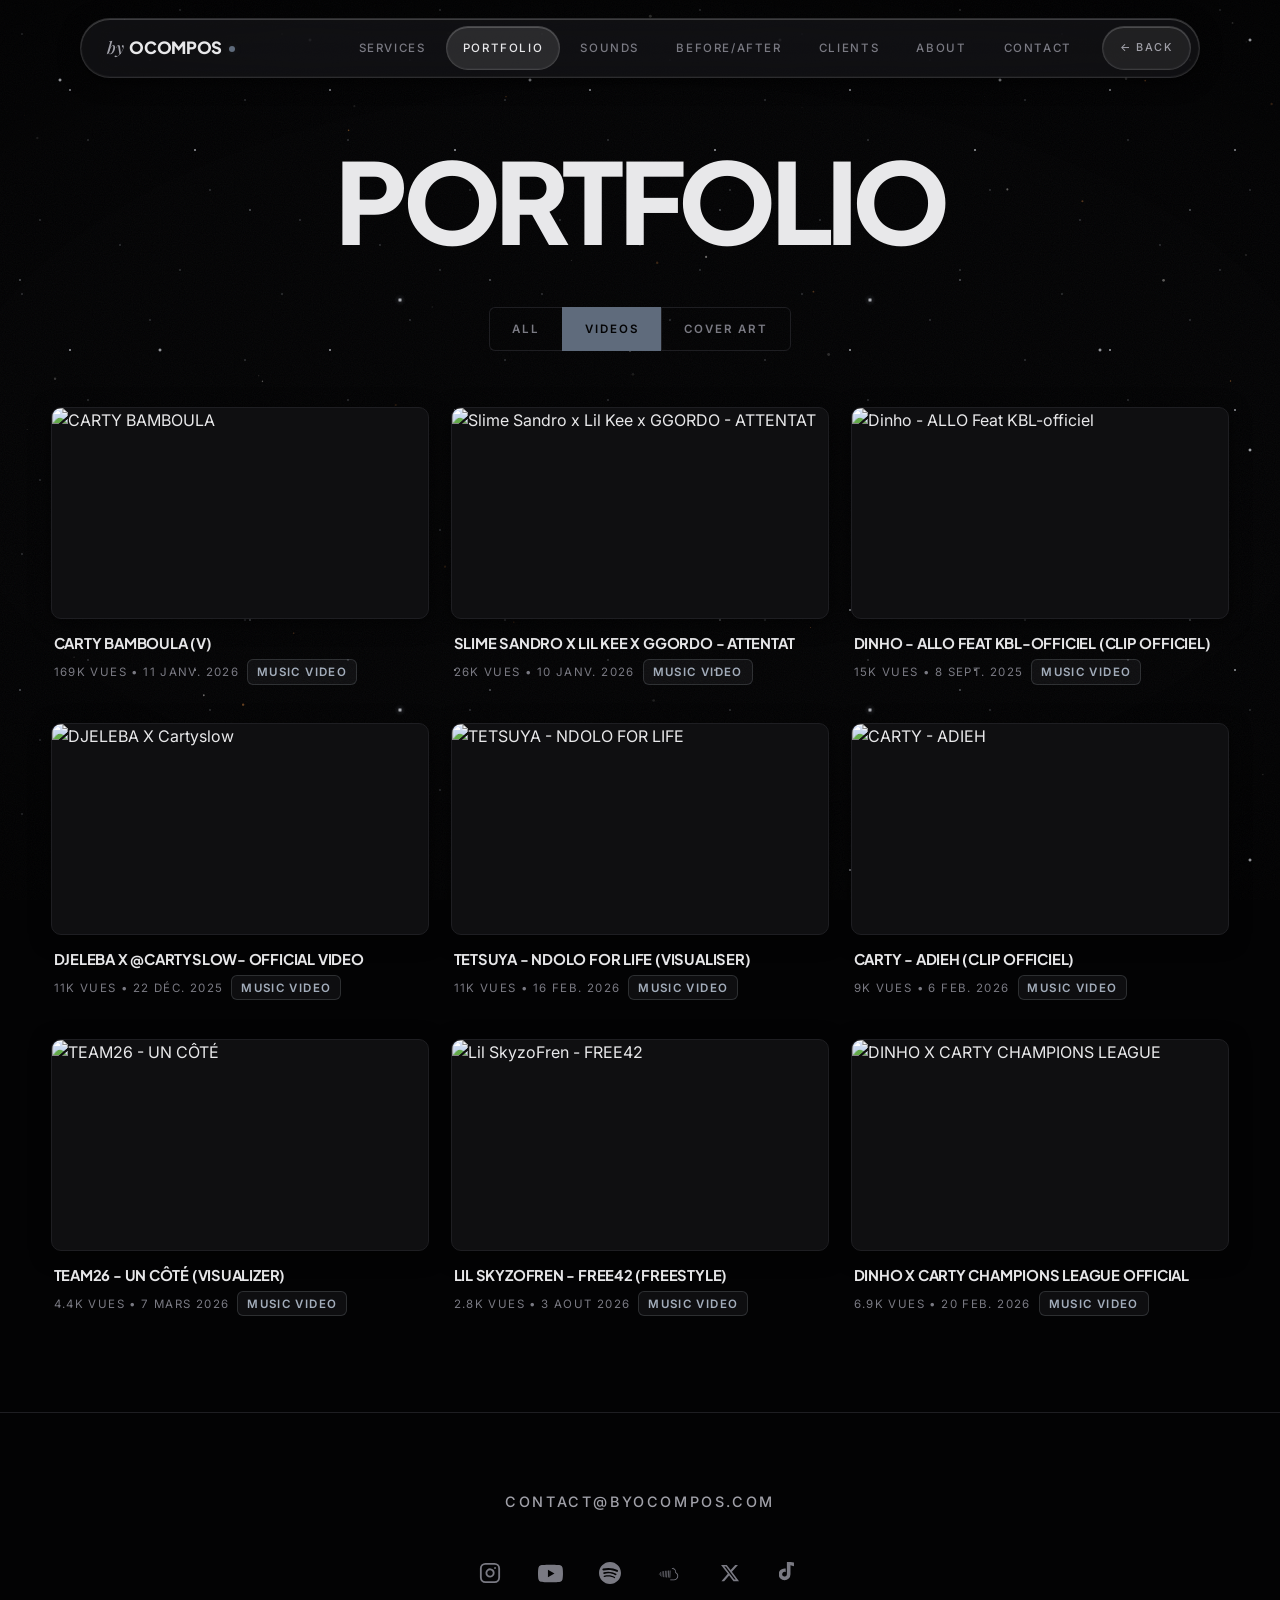
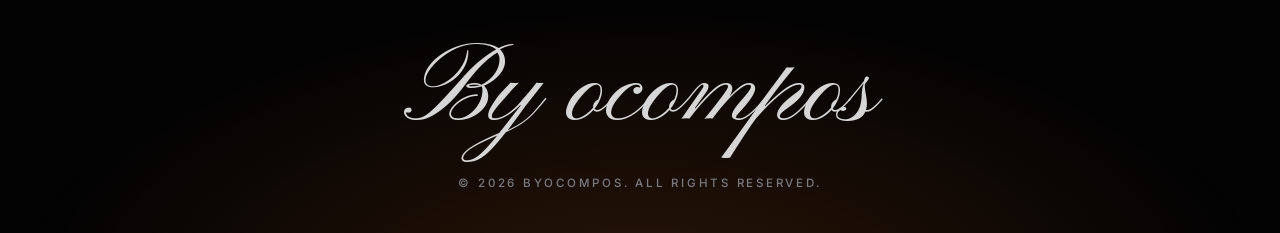
==== portfolio.html @ f5f723b1 "Book on WhatsApp, 30s previews, playlist controls, drop Film tab - Contact: replace the form (it nev" ====
<!DOCTYPE html>
<html lang="en">

<head>
  <meta charset="utf-8" />
  <meta name="viewport" content="width=device-width, initial-scale=1" />
  <title>Portfolio — ByOcompos | Videos & Works</title>
  <meta name="description"
    content="Browse all mixing, mastering, videos, and sound engineering portfolio works by ByOcompos." />

  <!-- SEO / Meta tags -->
  <link rel="canonical" href="https://byocompos.com/portfolio.html" />
  <link rel="icon" href="favicon.ico" type="image/x-icon" />

  <!-- Fonts -->
  <link rel="preconnect" href="https://fonts.googleapis.com">
  <link rel="preconnect" href="https://fonts.gstatic.com" crossorigin="anonymous">
  <link
    href="https://fonts.googleapis.com/css2?family=Roboto:wght@500;600&family=Inter:wght@400;500;600&family=Plus+Jakarta+Sans:wght@700;800&family=Playfair+Display:ital,wght@1,500&family=Pinyon+Script&display=swap"
    rel="stylesheet">

  <!-- Main Style -->
  <link rel="stylesheet" href="style.css">

</head>

<body>

  <a class="skip-link" href="#main">skip to content</a>

  <!-- Background canvas -->
  <canvas id="starfield"></canvas>

  <!-- Preloader -->
  <div id="preloader">
    <div class="loader-circle"></div>
  </div>

  <!-- Mobile Nav Overlay -->
  <div class="mobile-nav" id="mobile-nav">
    <a href="index.html#services" style="--i:0">services</a>
    <a href="portfolio.html" aria-current="page" style="--i:1">portfolio</a>
    <a href="index.html#sounds" style="--i:2">sounds</a>
    <a href="index.html#before-after" style="--i:3">before/after</a>
    <a href="index.html#trusted" style="--i:4">clients</a>
    <a href="index.html#about" style="--i:5">about</a>
    <a href="index.html#contact" style="--i:6">contact</a>
  </div>

  <!-- Header -->
  <header>
    <a href="index.html" class="logo-txt" aria-label="by Ocompos" style="text-decoration: none; color: inherit;"><span
        class="logo-by">by</span><span class="logo-name">Ocompos</span></a>
    <nav aria-label="main">
      <a href="index.html#services">services</a>
      <a href="portfolio.html" aria-current="page">portfolio</a>
      <a href="index.html#sounds">sounds</a>
      <a href="index.html#before-after">before/after</a>
      <a href="index.html#trusted">clients</a>
      <a href="index.html#about">about</a>
      <a href="index.html#contact">contact</a>
      <a href="index.html" class="back-btn">← back</a>
    </nav>
    <button class="hamburger" type="button" aria-label="menu" aria-expanded="false" aria-controls="mobile-nav">
      <span></span><span></span><span></span>
    </button>
  </header>

  <main class="portfolio-page" id="main">
    <!-- Hero Title -->
    <div class="portfolio-header reveal">
      <h1 class="portfolio-hero-title">portfolio</h1>
    </div>

    <!-- Category Filter Tabs -->
    <div class="filter-bar reveal">
      <button class="filter-btn" data-category="all">all</button>
      <button class="filter-btn active" data-category="videos">videos</button>
      <button class="filter-btn" data-category="cover">cover art</button>
    </div>

    <!-- Portfolio Grid -->
    <section class="portfolio-grid-section">
      <div class="works-grid" id="works-grid">

        <!-- ========================================== -->
        <!-- VIDEOS (9 items) -->
        <!-- ========================================== -->

        <!-- Video 1: carty bamboula -->
        <article class="work-card reveal" data-category="videos" data-video="y-qXbB4ta1U">
          <div class="thumb-wrapper">
            <img src="https://img.youtube.com/vi/y-qXbB4ta1U/maxresdefault.jpg"
              onerror="this.src='https://img.youtube.com/vi/y-qXbB4ta1U/hqdefault.jpg'" alt="CARTY BAMBOULA"
              loading="lazy" decoding="async" />
            <div class="play-badge">
              <span>
                <svg viewBox="0 0 24 24">
                  <path d="M8 5v14l11-7z" />
                </svg>
              </span>
            </div>
          </div>
          <div class="work-info">
            <h2 class="work-title">CARTY BAMBOULA (V)</h2>
            <div class="work-meta">
              <span>169K vues • 11 janv. 2026</span>
              <span class="tag">music video</span>
            </div>
          </div>
        </article>

        <!-- Video 2 -->
        <article class="work-card reveal" data-category="videos" data-video="97u2tfE7a-M">
          <div class="thumb-wrapper">
            <img src="https://img.youtube.com/vi/97u2tfE7a-M/hqdefault.jpg"
              onerror="this.onerror=null; this.src='https://img.youtube.com/vi/97u2tfE7a-M/mqdefault.jpg';"
              alt="Slime Sandro x Lil Kee x GGORDO - ATTENTAT" loading="lazy" decoding="async" />
            <div class="play-badge">
              <span>
                <svg viewBox="0 0 24 24">
                  <path d="M8 5v14l11-7z" />
                </svg>
              </span>
            </div>
          </div>
          <div class="work-info">
            <h2 class="work-title">Slime Sandro x Lil Kee x GGORDO - ATTENTAT</h2>
            <div class="work-meta">
              <span>26K vues • 10 janv. 2026</span>
              <span class="tag">music video</span>
            </div>
          </div>
        </article>

        <!-- Video 3 -->
        <article class="work-card reveal" data-category="videos" data-video="gGksq4TlAb0">
          <div class="thumb-wrapper">
            <img src="https://img.youtube.com/vi/gGksq4TlAb0/hqdefault.jpg"
              onerror="this.onerror=null; this.src='https://img.youtube.com/vi/gGksq4TlAb0/mqdefault.jpg';"
              alt="Dinho - ALLO Feat KBL-officiel" loading="lazy" decoding="async" />
            <div class="play-badge">
              <span>
                <svg viewBox="0 0 24 24">
                  <path d="M8 5v14l11-7z" />
                </svg>
              </span>
            </div>
          </div>
          <div class="work-info">
            <h2 class="work-title">Dinho - ALLO Feat KBL-officiel (Clip Officiel)</h2>
            <div class="work-meta">
              <span>15K vues • 8 sept. 2025</span>
              <span class="tag">music video</span>
            </div>
          </div>
        </article>

        <!-- Video 4 -->
        <article class="work-card reveal" data-category="videos" data-video="qMcwWfhamHI">
          <div class="thumb-wrapper">
            <img src="https://img.youtube.com/vi/qMcwWfhamHI/maxresdefault.jpg"
              onerror="this.onerror=null; this.src='https://img.youtube.com/vi/qMcwWfhamHI/hqdefault.jpg';"
              alt="DJELEBA X Cartyslow" loading="lazy" decoding="async" />
            <div class="play-badge">
              <span>
                <svg viewBox="0 0 24 24">
                  <path d="M8 5v14l11-7z" />
                </svg>
              </span>
            </div>
          </div>
          <div class="work-info">
            <h2 class="work-title">DJELEBA X @Cartyslow- OFFICIAL VIDEO</h2>
            <div class="work-meta">
              <span>11K vues • 22 déc. 2025</span>
              <span class="tag">music video</span>
            </div>
          </div>
        </article>

        <!-- Video 5 -->
        <article class="work-card reveal" data-category="videos" data-video="pVuqMBwEJg4">
          <div class="thumb-wrapper">
            <img src="https://img.youtube.com/vi/pVuqMBwEJg4/maxresdefault.jpg"
              onerror="this.onerror=null; this.src='https://img.youtube.com/vi/pVuqMBwEJg4/hqdefault.jpg';"
              alt="TETSUYA - NDOLO FOR LIFE" loading="lazy" decoding="async" />
            <div class="play-badge">
              <span>
                <svg viewBox="0 0 24 24">
                  <path d="M8 5v14l11-7z" />
                </svg>
              </span>
            </div>
          </div>
          <div class="work-info">
            <h2 class="work-title">TETSUYA - NDOLO FOR LIFE (Visualiser)</h2>
            <div class="work-meta">
              <span>11K vues • 16 feb. 2026</span>
              <span class="tag">music video</span>
            </div>
          </div>
        </article>

        <!-- Video 6 -->
        <article class="work-card reveal" data-category="videos" data-video="pJiT-RhYlHI">
          <div class="thumb-wrapper">
            <img src="https://img.youtube.com/vi/pJiT-RhYlHI/maxresdefault.jpg"
              onerror="this.onerror=null; this.src='https://img.youtube.com/vi/pJiT-RhYlHI/hqdefault.jpg';"
              alt="CARTY - ADIEH" loading="lazy" decoding="async" />
            <div class="play-badge">
              <span>
                <svg viewBox="0 0 24 24">
                  <path d="M8 5v14l11-7z" />
                </svg>
              </span>
            </div>
          </div>
          <div class="work-info">
            <h2 class="work-title">CARTY - ADIEH (Clip officiel)</h2>
            <div class="work-meta">
              <span>9K vues • 6 feb. 2026</span>
              <span class="tag">music video</span>
            </div>
          </div>
        </article>

        <!-- Video 7 -->
        <article class="work-card reveal" data-category="videos" data-video="rda1dbi1oCI">
          <div class="thumb-wrapper">
            <img src="https://img.youtube.com/vi/rda1dbi1oCI/hqdefault.jpg"
              onerror="this.onerror=null; this.src='https://img.youtube.com/vi/rda1dbi1oCI/mqdefault.jpg';"
              alt="TEAM26 - UN CÔTÉ" loading="lazy" decoding="async" />
            <div class="play-badge">
              <span>
                <svg viewBox="0 0 24 24">
                  <path d="M8 5v14l11-7z" />
                </svg>
              </span>
            </div>
          </div>
          <div class="work-info">
            <h2 class="work-title">TEAM26 - UN CÔTÉ (VISUALIZER)</h2>
            <div class="work-meta">
              <span>4.4K vues • 7 mars 2026</span>
              <span class="tag">music video</span>
            </div>
          </div>
        </article>

        <!-- Video 8 -->
        <article class="work-card reveal" data-category="videos" data-video="lUsAQSmrajE">
          <div class="thumb-wrapper">
            <img src="https://img.youtube.com/vi/lUsAQSmrajE/maxresdefault.jpg"
              onerror="this.onerror=null; this.src='https://img.youtube.com/vi/lUsAQSmrajE/hqdefault.jpg';"
              alt="Lil SkyzoFren - FREE42" loading="lazy" decoding="async" />
            <div class="play-badge">
              <span>
                <svg viewBox="0 0 24 24">
                  <path d="M8 5v14l11-7z" />
                </svg>
              </span>
            </div>
          </div>
          <div class="work-info">
            <h2 class="work-title">Lil SkyzoFren - FREE42 (Freestyle)</h2>
            <div class="work-meta">
              <span>2.8K vues • 3 Aout 2026</span>
              <span class="tag">music video</span>
            </div>
          </div>
        </article>

        <!-- Video 9 -->
        <article class="work-card reveal" data-category="videos" data-video="i46DfKEa5Tg">
          <div class="thumb-wrapper">
            <img src="https://img.youtube.com/vi/i46DfKEa5Tg/hqdefault.jpg"
              onerror="this.onerror=null; this.src='https://img.youtube.com/vi/i46DfKEa5Tg/mqdefault.jpg';"
              alt="DINHO X CARTY CHAMPIONS LEAGUE" loading="lazy" decoding="async" />
            <div class="play-badge">
              <span>
                <svg viewBox="0 0 24 24">
                  <path d="M8 5v14l11-7z" />
                </svg>
              </span>
            </div>
          </div>
          <div class="work-info">
            <h2 class="work-title">DINHO X CARTY CHAMPIONS LEAGUE OFFICIAL</h2>
            <div class="work-meta">
              <span>6.9K vues • 20 feb. 2026</span>
              <span class="tag">music video</span>
            </div>
          </div>
        </article>

        <!-- ========================================== -->
        <!-- COVER ART (7 items) -->
        <!-- ========================================== -->

        <!-- Cover 1 - SWALK -->
        <article class="work-card cover-art reveal" data-category="cover"
          onclick="openCoverModal('resource/covers/cover1.webp', 'SWALK', 'JOS • Alexia • Moya')">
          <div class="thumb-wrapper">
            <img src="resource/covers/cover1.webp" alt="SWALK - JOS Alexia Moya"
              onerror="this.onerror=null; this.src='data:image/svg+xml;utf8,<svg xmlns=%22http://www.w3.org/2000/svg%22 width=%22100%%22 height=%22100%%22><rect width=%22100%%22 height=%22100%%22 fill=%22%230c1527%22/><text x=%2250%%22 y=%2250%%22 font-size=%2214%22 fill=%22%23666%22 text-anchor=%22middle%22 dy=%22.3em%22>SWALK</text></svg>';"
              loading="lazy" decoding="async" />
            <div class="play-badge">
              <span>
                <svg viewBox="0 0 24 24">
                  <path
                    d="M12 4.5C7 4.5 2.73 7.61 1 12c1.73 4.39 6 7.5 11 7.5s9.27-3.11 11-7.5c-1.73-4.39-6-7.5-11-7.5zM12 17c-2.76 0-5-2.24-5-5s2.24-5 5-5 5 2.24 5 5-2.24 5-5 5zm0-8c-1.66 0-3 1.34-3 3s1.34 3 3 3 3-1.34 3-3-1.34-3-3-3z" />
                </svg>
              </span>
            </div>
          </div>
          <div class="work-info">
            <h2 class="work-title">SWALK</h2>
            <div class="work-meta">
              <span>JOS • Alexia • Moya</span>
              <span class="tag">cover art</span>
            </div>
          </div>
        </article>

        <!-- Cover 2 - TRAPMAN -->
        <article class="work-card cover-art reveal" data-category="cover"
          onclick="openCoverModal('resource/covers/cover2.webp', 'TRAPMAN', 'LILSKYZOFREN')">
          <div class="thumb-wrapper">
            <img src="resource/covers/cover2.webp" alt="TRAPMAN - LILSKYZOFREN"
              onerror="this.onerror=null; this.src='data:image/svg+xml;utf8,<svg xmlns=%22http://www.w3.org/2000/svg%22 width=%22100%%22 height=%22100%%22><rect width=%22100%%22 height=%22100%%22 fill=%22%230f172a%22/><text x=%2250%%22 y=%2250%%22 font-size=%2214%22 fill=%22%23666%22 text-anchor=%22middle%22 dy=%22.3em%22>TRAPMAN</text></svg>';"
              loading="lazy" decoding="async" />
            <div class="play-badge">
              <span>
                <svg viewBox="0 0 24 24">
                  <path
                    d="M12 4.5C7 4.5 2.73 7.61 1 12c1.73 4.39 6 7.5 11 7.5s9.27-3.11 11-7.5c-1.73-4.39-6-7.5-11-7.5zM12 17c-2.76 0-5-2.24-5-5s2.24-5 5-5 5 2.24 5 5-2.24 5-5 5zm0-8c-1.66 0-3 1.34-3 3s1.34 3 3 3 3-1.34 3-3-1.34-3-3-3z" />
                </svg>
              </span>
            </div>
          </div>
          <div class="work-info">
            <h2 class="work-title">TRAPMAN</h2>
            <div class="work-meta">
              <span>LILSKYZOFREN</span>
              <span class="tag">cover art</span>
            </div>
          </div>
        </article>

        <!-- Cover 3 - VILLAIN 2X -->
        <article class="work-card cover-art reveal" data-category="cover"
          onclick="openCoverModal('resource/covers/cover3.webp', 'VILLAIN 2X', 'SANDRO • NICOSURF • GRO$$O • DARBY • CREED • PEGISEASON • DONORADOR • FINESSE MARKET • StudiD • Bellus • STREETWEAR STUDIO')">
          <div class="thumb-wrapper">
            <img src="resource/covers/cover3.webp" alt="VILLAIN 2X"
              onerror="this.onerror=null; this.src='data:image/svg+xml;utf8,<svg xmlns=%22http://www.w3.org/2000/svg%22 width=%22100%%22 height=%22100%%22><rect width=%22100%%22 height=%22100%%22 fill=%22%23091020%22/><text x=%2250%%22 y=%2250%%22 font-size=%2214%22 fill=%22%23666%22 text-anchor=%22middle%22 dy=%22.3em%22>VILLAIN 2X</text></svg>';"
              loading="lazy" decoding="async" />
            <div class="play-badge">
              <span>
                <svg viewBox="0 0 24 24">
                  <path
                    d="M12 4.5C7 4.5 2.73 7.61 1 12c1.73 4.39 6 7.5 11 7.5s9.27-3.11 11-7.5c-1.73-4.39-6-7.5-11-7.5zM12 17c-2.76 0-5-2.24-5-5s2.24-5 5-5 5 2.24 5 5-2.24 5-5 5zm0-8c-1.66 0-3 1.34-3 3s1.34 3 3 3 3-1.34 3-3-1.34-3-3-3z" />
                </svg>
              </span>
            </div>
          </div>
          <div class="work-info">
            <h2 class="work-title">VILLAIN 2X</h2>
            <div class="work-meta">
              <span>SANDRO • NICOSURF • GRO$$O • DARBY • CREED • PEGISEASON • DONORADOR • FINESSE MARKET • StudiD •
                Bellus • STREETWEAR STUDIO</span>
              <span class="tag">cover art</span>
            </div>
          </div>
        </article>

        <!-- Cover 4 - LET ME GO -->
        <article class="work-card cover-art reveal" data-category="cover"
          onclick="openCoverModal('resource/covers/cover4.webp', 'LET ME GO', 'Lil Kee ft Sandro')">
          <div class="thumb-wrapper">
            <img src="resource/covers/cover4.webp" alt="LET ME GO"
              onerror="this.onerror=null; this.src='data:image/svg+xml;utf8,<svg xmlns=%22http://www.w3.org/2000/svg%22 width=%22100%%22 height=%22100%%22><rect width=%22100%%22 height=%22100%%22 fill=%22%23111c35%22/><text x=%2250%%22 y=%2250%%22 font-size=%2214%22 fill=%22%23666%22 text-anchor=%22middle%22 dy=%22.3em%22>LET ME GO</text></svg>';"
              loading="lazy" decoding="async" />
            <div class="play-badge">
              <span>
                <svg viewBox="0 0 24 24">
                  <path
                    d="M12 4.5C7 4.5 2.73 7.61 1 12c1.73 4.39 6 7.5 11 7.5s9.27-3.11 11-7.5c-1.73-4.39-6-7.5-11-7.5zM12 17c-2.76 0-5-2.24-5-5s2.24-5 5-5 5 2.24 5 5-2.24 5-5 5zm0-8c-1.66 0-3 1.34-3 3s1.34 3 3 3 3-1.34 3-3-1.34-3-3-3z" />
                </svg>
              </span>
            </div>
          </div>
          <div class="work-info">
            <h2 class="work-title">LET ME GO</h2>
            <div class="work-meta">
              <span>Lil Kee ft Sandro</span>
              <span class="tag">cover art</span>
            </div>
          </div>
        </article>

        <!-- Cover 5 - INTERNATIONAL LOVE -->
        <article class="work-card cover-art reveal" data-category="cover"
          onclick="openCoverModal('resource/covers/cover5.webp', 'INTERNATIONAL LOVE', 'KATHARSIS COLLECTION')">
          <div class="thumb-wrapper">
            <img src="resource/covers/cover5.webp" alt="INTERNATIONAL LOVE"
              onerror="this.onerror=null; this.src='data:image/svg+xml;utf8,<svg xmlns=%22http://www.w3.org/2000/svg%22 width=%22100%%22 height=%22100%%22><rect width=%22100%%22 height=%22100%%22 fill=%22%230c1527%22/><text x=%2250%%22 y=%2250%%22 font-size=%2214%22 fill=%22%23666%22 text-anchor=%22middle%22 dy=%22.3em%22>INTERNATIONAL LOVE</text></svg>';"
              loading="lazy" decoding="async" />
            <div class="play-badge">
              <span>
                <svg viewBox="0 0 24 24">
                  <path
                    d="M12 4.5C7 4.5 2.73 7.61 1 12c1.73 4.39 6 7.5 11 7.5s9.27-3.11 11-7.5c-1.73-4.39-6-7.5-11-7.5zM12 17c-2.76 0-5-2.24-5-5s2.24-5 5-5 5 2.24 5 5-2.24 5-5 5zm0-8c-1.66 0-3 1.34-3 3s1.34 3 3 3 3-1.34 3-3-1.34-3-3-3z" />
                </svg>
              </span>
            </div>
          </div>
          <div class="work-info">
            <h2 class="work-title">INTERNATIONAL LOVE</h2>
            <div class="work-meta">
              <span>KATHARSIS COLLECTION</span>
              <span class="tag">cover art</span>
            </div>
          </div>
        </article>

        <!-- Cover 6 - La ne -->
        <article class="work-card cover-art reveal" data-category="cover"
          onclick="openCoverModal('resource/covers/cover6.webp', 'La ne', 'JOSH CONCEPT • YOLNGWAVERECORDINGS')">
          <div class="thumb-wrapper">
            <img src="resource/covers/cover6.webp" alt="La ne"
              onerror="this.onerror=null; this.src='data:image/svg+xml;utf8,<svg xmlns=%22http://www.w3.org/2000/svg%22 width=%22100%%22 height=%22100%%22><rect width=%22100%%22 height=%22100%%22 fill=%22%230f172a%22/><text x=%2250%%22 y=%2250%%22 font-size=%2214%22 fill=%22%23666%22 text-anchor=%22middle%22 dy=%22.3em%22>La ne</text></svg>';"
              loading="lazy" decoding="async" />
            <div class="play-badge">
              <span>
                <svg viewBox="0 0 24 24">
                  <path
                    d="M12 4.5C7 4.5 2.73 7.61 1 12c1.73 4.39 6 7.5 11 7.5s9.27-3.11 11-7.5c-1.73-4.39-6-7.5-11-7.5zM12 17c-2.76 0-5-2.24-5-5s2.24-5 5-5 5 2.24 5 5-2.24 5-5 5zm0-8c-1.66 0-3 1.34-3 3s1.34 3 3 3 3-1.34 3-3-1.34-3-3-3z" />
                </svg>
              </span>
            </div>
          </div>
          <div class="work-info">
            <h2 class="work-title">La ne</h2>
            <div class="work-meta">
              <span>JOSH CONCEPT • YOLNGWAVERECORDINGS</span>
              <span class="tag">cover art</span>
            </div>
          </div>
        </article>

        <!-- Cover 7 - PEGISEASON -->
        <article class="work-card cover-art reveal" data-category="cover"
          onclick="openCoverModal('resource/covers/cover7.webp', 'PEGISEASON', 'PECI 18')">
          <div class="thumb-wrapper">
            <img src="resource/covers/cover7.webp" alt="PEGISEASON"
              onerror="this.onerror=null; this.src='data:image/svg+xml;utf8,<svg xmlns=%22http://www.w3.org/2000/svg%22 width=%22100%%22 height=%22100%%22><rect width=%22100%%22 height=%22100%%22 fill=%22%23091020%22/><text x=%2250%%22 y=%2250%%22 font-size=%2214%22 fill=%22%23666%22 text-anchor=%22middle%22 dy=%22.3em%22>PEGISEASON</text></svg>';"
              loading="lazy" decoding="async" />
            <div class="play-badge">
              <span>
                <svg viewBox="0 0 24 24">
                  <path
                    d="M12 4.5C7 4.5 2.73 7.61 1 12c1.73 4.39 6 7.5 11 7.5s9.27-3.11 11-7.5c-1.73-4.39-6-7.5-11-7.5zM12 17c-2.76 0-5-2.24-5-5s2.24-5 5-5 5 2.24 5 5-2.24 5-5 5zm0-8c-1.66 0-3 1.34-3 3s1.34 3 3 3 3-1.34 3-3-1.34-3-3-3z" />
                </svg>
              </span>
            </div>
          </div>
          <div class="work-info">
            <h2 class="work-title">PEGISEASON</h2>
            <div class="work-meta">
              <span>PECI 18</span>
              <span class="tag">cover art</span>
            </div>
          </div>
        </article>

      </div>
    </section>

    <!-- ========================================== -->
    <!-- LUXURY PURPLE FOOTER BANNER -->
    <!-- ========================================== -->
    <footer class="purple-footer reveal">
      <div class="footer-inner">
        <a href="mailto:contact@byocompos.com" class="footer-email">contact@byocompos.com</a>

        <div class="footer-socials">
          <!-- Instagram -->
          <a href="https://instagram.com" target="_blank" rel="noopener" aria-label="Instagram">
            <svg width="22" height="22" viewBox="0 0 24 24" fill="none" stroke="currentColor" stroke-width="2" stroke-linecap="round" stroke-linejoin="round">
              <rect x="2" y="2" width="20" height="20" rx="5" ry="5"></rect>
              <path d="M16 11.37A4 4 0 1 1 12.63 8 4 4 0 0 1 16 11.37z"></path>
              <line x1="17.5" y1="6.5" x2="17.51" y2="6.5"></line>
            </svg>
          </a>

          <!-- YouTube -->
          <a href="https://youtube.com" target="_blank" rel="noopener" aria-label="YouTube">
            <svg width="25" height="25" viewBox="0 0 24 24" fill="currentColor">
              <path d="M23.498 6.186a3.016 3.016 0 0 0-2.122-2.136C19.505 3.545 12 3.545 12 3.545s-7.505 0-9.377.505A3.017 3.017 0 0 0 .502 6.186C0 8.07 0 12 0 12s0 3.93.502 5.814a3.016 3.016 0 0 0 2.122 2.136c1.871.505 9.376.505 9.376.505s7.505 0 9.377-.505a3.015 3.015 0 0 0 2.122-2.136C24 15.93 24 12 24 12s0-3.93-.502-5.814zM9.545 15.568V8.432L15.818 12l-6.273 3.568z"/>
            </svg>
          </a>

          <!-- Spotify -->
          <a href="https://spotify.com" target="_blank" rel="noopener" aria-label="Spotify">
            <svg width="22" height="22" viewBox="0 0 24 24" fill="currentColor">
              <path d="M12 0C5.4 0 0 5.4 0 12s5.4 12 12 12 12-5.4 12-12S18.66 0 12 0zm5.521 17.34c-.24.359-.66.48-1.021.24-2.82-1.74-6.36-2.101-10.561-1.141-.418.122-.779-.179-.899-.539-.12-.421.18-.78.54-.9 4.56-1.021 8.52-.6 11.64 1.32.42.18.479.659.301 1.02zm1.44-3.3c-.301.42-.841.6-1.262.3-3.239-1.98-8.159-2.58-11.939-1.38-.479.12-1.02-.12-1.14-.6-.12-.48.12-1.021.6-1.141C9.6 9.9 15 10.561 18.72 12.84c.361.181.54.78.241 1.2zm.12-3.36C15.24 8.4 8.82 8.16 5.16 9.301c-.6.179-1.2-.181-1.38-.721-.18-.601.18-1.2.72-1.381 4.26-1.26 11.28-1.02 15.721 1.621.539.3.719 1.02.419 1.56-.299.421-1.02.599-1.559.3z"/>
            </svg>
          </a>

          <!-- SoundCloud -->
          <a href="https://soundcloud.com" target="_blank" rel="noopener" aria-label="SoundCloud">
            <svg width="24" height="24" viewBox="0 0 24 24" fill="currentColor">
              <path d="M1.175 12.225c-.051 0-.094.044-.102.102L.89 13.9c-.006.059.037.102.088.102h.197c.051 0 .095-.043.102-.102l.183-1.573c.007-.058-.036-.102-.088-.102h-.197zm1.37-1.35c-.066 0-.117.051-.124.124l-.248 3.999c-.007.073.044.124.11.124h.262c.066 0 .117-.051.125-.124l.248-3.999c.007-.073-.044-.124-.11-.124h-.263zm1.533-.679c-.073 0-.131.059-.138.139l-.278 5.378c-.007.08.051.139.124.139h.292c.073 0 .131-.059.139-.139l.277-5.378c.007-.08-.051-.139-.124-.139h-.292zm1.569-.307c-.08 0-.146.066-.153.153l-.299 5.992c-.007.088.059.153.139.153h.314c.08 0 .146-.065.153-.153l.299-5.992c.007-.087-.058-.153-.139-.153h-.314zm1.57-.146c-.087 0-.16.073-.168.168l-.306 6.284c-.007.095.066.168.153.168h.329c.087 0 .16-.073.168-.168l.306-6.284c.008-.095-.065-.168-.153-.168h-.329zm1.569-.11c-.095 0-.175.08-.182.182l-.299 6.503c-.007.102.073.182.168.182h.343c.095 0 .175-.08.182-.182l.299-6.503c.008-.102-.073-.182-.167-.182h-.344zm1.57-.044c-.102 0-.189.088-.197.197l-.277 6.591c-.008.109.08.197.182.197h.358c.102 0 .19-.088.197-.197l.277-6.591c.008-.109-.08-.197-.182-.197h-.358zm1.577-.087c-.109 0-.204.095-.212.212l-.248 6.766c-.007.117.088.212.197.212h.372c.11 0 .204-.095.212-.212l.248-6.766c.007-.117-.088-.212-.197-.212h-.372zm4.014-2.883c-.453 0-.89.095-1.292.27-.248.11-.475.248-.686.416-.146.117-.182.292-.124.46.058.16.211.255.379.24.124-.014.248-.036.379-.036 1.489 0 2.7 1.212 2.7 2.7 0 .263-.044.518-.117.759-.058.197.029.408.211.496 1.139.547 1.934 1.708 1.934 3.058 0 1.883-1.533 3.416-3.416 3.416h-3.46c-.124 0-.226.102-.226.226v.438c0 .124.102.226.226.226h3.46c2.372 0 4.306-1.934 4.306-4.306 0-1.635-.919-3.073-2.284-3.795.036-.204.058-.416.058-.628 0-2.029-1.649-3.679-3.679-3.679z"/>
            </svg>
          </a>

          <!-- X (Twitter) -->
          <a href="https://x.com" target="_blank" rel="noopener" aria-label="X">
            <svg width="20" height="20" viewBox="0 0 24 24" fill="currentColor">
              <path d="M18.244 2.25h3.308l-7.227 8.26 8.502 11.24H16.17l-5.214-6.817L4.99 21.75H1.68l7.73-8.835L1.254 2.25H8.08l4.713 6.231zm-1.161 17.52h1.833L7.084 4.126H5.117z"/>
            </svg>
          </a>

          <!-- TikTok -->
          <a href="https://tiktok.com" target="_blank" rel="noopener" aria-label="TikTok">
            <svg width="22" height="22" viewBox="0 0 24 24" fill="currentColor">
              <path d="M12.525.02c1.31 0 2.6.22 3.8.64v3.91a8.4 8.4 0 0 1-3.8-.9v9.75a6.45 6.45 0 1 1-6.45-6.45c.42 0 .84.04 1.25.13v3.94a2.53 2.53 0 1 0 1.28 2.38V.02h3.92z"/>
            </svg>
          </a>
        </div>

        <div class="footer-signature">By ocompos</div>
        <p class="footer-copy">© 2026 BYOCOMPOS. ALL RIGHTS RESERVED.</p>
      </div>
    </footer>
  </main>

  <!-- Video Modal -->
  <div id="video-modal" class="modal" role="dialog" aria-modal="true" aria-label="video player" data-lenis-prevent>
    <div class="modal-content">
      <button class="close-modal" type="button" aria-label="close">&times;</button>
      <iframe src="" allow="autoplay; encrypted-media" allowfullscreen></iframe>
    </div>
  </div>

  <!-- === MOTION LIBRARIES (optional: script.js falls back when absent) === -->
  <script src="https://cdn.jsdelivr.net/npm/gsap@3.13.0/dist/gsap.min.js"></script>
  <script src="https://cdn.jsdelivr.net/npm/gsap@3.13.0/dist/ScrollTrigger.min.js"></script>
  <script src="https://cdn.jsdelivr.net/npm/gsap@3.13.0/dist/SplitText.min.js"></script>
  <script src="https://cdn.jsdelivr.net/npm/lenis@1.1.13/dist/lenis.min.js"></script>

  <script>
    // ============================================
    // CATEGORY FILTERING LOGIC & URL SYNC
    // Runs before script.js so the GSAP grid reveal sees which cards are hidden.
    // ============================================
    (() => {
      const filterBtns = document.querySelectorAll('.filter-btn');
      const cards = document.querySelectorAll('.work-card');

      function filterCategory(targetCat) {
        // Update active tab button
        filterBtns.forEach(btn => {
          btn.classList.toggle('active', btn.dataset.category === targetCat);
        });

        // Show/hide cards
        cards.forEach(card => {
          const cardCat = card.dataset.category;
          if (targetCat === 'all' || cardCat === targetCat) {
            card.classList.remove('hidden');
          } else {
            card.classList.add('hidden');
          }
        });
      }

      // Check URL query param (e.g. ?category=cover)
      const urlParams = new URLSearchParams(window.location.search);
      // Unknown categories (e.g. old ?category=film links) fall back to videos.
      const requested = urlParams.get('category');
      const categoryParam = requested === 'all' || document.querySelector(`.filter-btn[data-category="${CSS.escape(requested || '')}"]`)
        ? requested : 'videos';
      filterCategory(categoryParam);

      // Add click listeners to filter buttons
      filterBtns.forEach(btn => {
        btn.addEventListener('click', () => {
          const cat = btn.dataset.category;
          filterCategory(cat);
          const newUrl = new URL(window.location);
          newUrl.searchParams.set('category', cat);
          window.history.replaceState({}, '', newUrl);
          // Grid height changed: re-measure trigger positions below it.
          if (window.ScrollTrigger) ScrollTrigger.refresh();
        });
      });
    })();
  </script>

  <!-- Scripts -->
  <script src="script.js"></script>
</body>

</html>
---- style.css ----
/* ==========================================================================
   BYOCOMPOS — "MASTERING ROOM"
   Warm near-black ground, signal-amber accent, matte equipment panels.
   No glassmorphism: surfaces are solid with a bevel hairline, the way rack
   gear is, not translucent. Legends are set like console labelling.
   ========================================================================== */

/* ==========================================================================
   TOKENS
   ========================================================================== */
:root {
  /* --- Ground: neutral graphite. Darker, no blue cast. --- */
  --ink-900: #08080a;
  --ink-850: #0c0c0e;
  --ink-800: #111113;
  --ink-700: #161618;
  --ink-600: #1d1d20;
  --ink-500: #26262a;
  --ink-400: #323237;
 
  /* --- Signal: muted steel-gray. Quiet accent, reads as "gray" not "blue". --- */
  --signal: #5f6b7c;             /* white text on this: ~5.1:1 */
  --signal-bright: #a3adbb;
  --signal-deep: #3d4552;
  --signal-wash: rgba(163, 173, 187, 0.07);
  --signal-line: rgba(163, 173, 187, 0.20);
  --signal-glow: rgba(163, 173, 187, 0.14);
 
  /* --- Type: neutral off-whites and grays. --- */
  --text-primary: #e8e8ea;
  --text-secondary: #a0a0a8;
  --text-muted: #7a7a83;         /* ~4.8:1 on --ink-900 */
 
  /* --- Structure --- */
  --hairline: rgba(255, 255, 255, 0.05);
  --hairline-strong: rgba(255, 255, 255, 0.09);
  --bevel: inset 0 1px 0 rgba(255, 255, 255, 0.03);
  --shadow-panel: 0 4px 20px rgba(0, 0, 0, 0.55);
  --shadow-raised: 0 12px 40px rgba(0, 0, 0, 0.70);
 
  /* --- Radii --- */
  --radius-sm: 6px;
  --radius-md: 10px;
  --radius-lg: 16px;
  --radius-xl: 24px;
  --radius-full: 9999px;
 
  /* --- Type stacks --- */
  --font-display: 'Plus Jakarta Sans', 'Inter', -apple-system, BlinkMacSystemFont, 'Segoe UI', sans-serif;
  --font-body: 'Inter', 'Roboto', -apple-system, BlinkMacSystemFont, 'Segoe UI', sans-serif;
  --font-legend: 'Inter', 'Roboto', ui-monospace, sans-serif;
  --font-script: 'Pinyon Script', cursive;
  --font-italic: 'Playfair Display', Georgia, serif;
 
  --ease: cubic-bezier(0.22, 0.8, 0.3, 1);
 
  /* Semantic roles */
  --surface-panel: var(--ink-800);
  --text-legend: 0.72rem;
  --control-size: 44px;
  --header-offset: 96px;
 
  /* --- Legacy aliases (unchanged names, remapped to graphite palette) --- */
  --black: var(--ink-900);
  --surface-base: var(--ink-900);
  --surface-1: var(--ink-800);
  --surface-2: var(--ink-700);
  --surface-3: var(--ink-600);
  --white: var(--text-primary);
  --accent: var(--signal);
  --accent-light: var(--signal-bright);
  --accent-cyan: var(--signal-bright);
  --accent-dark: var(--signal-deep);
  --accent-glow: var(--signal-glow);
  --tonal-container: var(--signal-wash);
  --tonal-outline: var(--signal-line);
  --tonal-hover: rgba(163, 173, 187, 0.12);
  --border: var(--hairline);
  --glass: var(--ink-700);
  --glass-bg: var(--ink-700);
  --glass-light: rgba(255, 255, 255, 0.025);
  --glass-border: var(--hairline);
  --glass-shadow: var(--shadow-panel);
  --glass-shadow-hover: var(--shadow-raised);
  --glass-blur: 0px;

  /* --- Frosted glass (visionOS-style panels, nav, toolbars) --- */
  --frost-fill: rgba(26, 26, 30, 0.55);
  --frost-fill-strong: rgba(18, 18, 22, 0.82);
  --frost-chip: rgba(255, 255, 255, 0.07);
  --frost-chip-hover: rgba(255, 255, 255, 0.11);
  --frost-rim: rgba(255, 255, 255, 0.12);
  --frost-highlight: inset 0 1px 0 rgba(255, 255, 255, 0.16), inset 0 0 0 1px rgba(255, 255, 255, 0.04);
  --frost-blur: blur(24px) saturate(160%);
  --radius-2xl: 28px;
}

/* === GLASS === shared frosted surface. Falls back to a denser fill where
   backdrop-filter is unsupported, and (≤768px, see MEDIA QUERIES) on phones. */
.glass {
  background: var(--frost-fill);
  -webkit-backdrop-filter: var(--frost-blur);
  backdrop-filter: var(--frost-blur);
  border: 1px solid var(--frost-rim);
  box-shadow: var(--frost-highlight), var(--shadow-raised);
}

@supports not ((backdrop-filter: blur(1px)) or (-webkit-backdrop-filter: blur(1px))) {
  .glass {
    background: var(--frost-fill-strong);
  }
}

/* ==========================================================================
   GLOBAL
   ========================================================================== */
* {
  box-sizing: border-box;
  margin: 0;
  padding: 0;
}

/* === LENIS === base rules (smooth scrolling is JS-driven; no scroll-behavior) */
html.lenis,
html.lenis body {
  height: auto;
}

.lenis.lenis-smooth {
  scroll-behavior: auto !important;
}

.lenis.lenis-smooth [data-lenis-prevent] {
  overscroll-behavior: contain;
}

.lenis.lenis-stopped {
  overflow: hidden;
}

body {
  background-color: var(--ink-900);
  color: var(--text-primary);
  font-family: var(--font-body);
  font-size: 16px;
  line-height: 1.6;
  overflow-x: hidden;
  -webkit-font-smoothing: antialiased;
  -moz-osx-font-smoothing: grayscale;
  position: relative;
  min-height: 100vh;
}

/* The outline follows each element's own border-radius (pills, round buttons). */
:focus-visible {
  outline: 2px solid var(--signal-bright);
  outline-offset: 3px;
}

::selection {
  background: var(--signal);
  color: var(--ink-900);
}

/* Console legend — small, uppercase, widely tracked, like panel labelling. */
.port-label,
.footer-copy,
.work-meta,
.client-role {
  font-family: var(--font-legend);
}

/* ==========================================================================
   ROOM ATMOSPHERE
   Film grain + warm lamp wash replace the old 36-gradient starfield.
   ========================================================================== */
body::before {
  content: '';
  position: fixed;
  inset: 0;
  z-index: 0;
  pointer-events: none;
  opacity: 0.045;
  background-image: url("data:image/svg+xml,%3Csvg xmlns='http://www.w3.org/2000/svg' width='180' height='180'%3E%3Cfilter id='n'%3E%3CfeTurbulence type='fractalNoise' baseFrequency='0.9' numOctaves='3' stitchTiles='stitch'/%3E%3C/filter%3E%3Crect width='100%25' height='100%25' filter='url(%23n)'/%3E%3C/svg%3E");
  background-repeat: repeat;
  animation: grain-drift 6s steps(3) infinite;
}

@keyframes grain-drift {
  0%   { transform: translate3d(0, 0, 0); }
  33%  { transform: translate3d(-2%, 1%, 0); }
  66%  { transform: translate3d(1%, -2%, 0); }
  100% { transform: translate3d(0, 0, 0); }
}

/* Warm room light pooling from the corners, plus a vignette to close it in. */
body::after {
  content: '';
  position: fixed;
  inset: 0;
  z-index: 0;
  pointer-events: none;
  background-image:
    radial-gradient(60% 45% at 12% 8%, rgba(18, 6, 43, 0.09) 0%, transparent 70%),
    radial-gradient(55% 40% at 88% 72%, rgba(1, 5, 20, 0.08) 0%, transparent 68%),
    radial-gradient(120% 90% at 50% 50%, transparent 55%, rgba(0, 0, 0, 0.55) 100%);
  background-attachment: fixed;
}

header,
main,
footer,
section,
.hero-container,
.hero-content,
#starfield {
  position: relative;
  z-index: 1;
}

/* The canvas particles are coloured in script.js and still read cool-white.
   Muted here so they sit as faint dust rather than competing with the amber. */
#starfield {
  position: fixed;
  top: 0;
  left: 0;
  width: 100vw;
  height: 100vh;
  z-index: 0;
  pointer-events: none;
  background-color: transparent;
  opacity: 0.7;
}

/* ==========================================================================
   PRELOADER — a needle sweeping to zero
   ========================================================================== */
#preloader {
  position: fixed;
  inset: 0;
  background: var(--ink-900);
  z-index: 9999;
  display: flex;
  align-items: center;
  justify-content: center;
  transition: opacity 0.6s ease;
}

.loader-circle {
  width: 46px;
  height: 46px;
  border: 1px solid var(--ink-500);
  border-top-color: var(--signal);
  border-radius: 50%;
  animation: spin 0.85s linear infinite;
}

@keyframes spin {
  to { transform: rotate(360deg); }
}

/* ==========================================================================
   HEADER — a rack faceplate
   ========================================================================== */
header {
  position: fixed;
  top: 18px;
  left: 50%;
  transform: translateX(-50%);
  z-index: 95;               /* above .mobile-nav (90) so the hamburger stays reachable as a close button */
  height: 60px;
  width: 92%;
  max-width: 1120px;
  border-radius: var(--radius-full);
  display: flex;
  align-items: center;
  justify-content: space-between;
  padding: 0 0.5rem 0 clamp(1.1rem, 3vw, 1.6rem);
  transition: height 0.25s var(--ease), background 0.25s ease, box-shadow 0.25s ease;
  /* Frosted pill toolbar (see .glass); the nav always keeps real blur. */
  background: var(--frost-fill);
  border: 1px solid var(--frost-rim);
  box-shadow: var(--frost-highlight), var(--shadow-panel);
  -webkit-backdrop-filter: var(--frost-blur);
  backdrop-filter: var(--frost-blur);
}

/* script.js block 2 toggles this class past 50px of scroll. */
header.is-scrolled {
  height: 56px;
  background: rgba(22, 22, 26, 0.72);
  box-shadow: var(--frost-highlight), var(--shadow-raised);
}

/* === NAV WORDMARK === italic "by" + display "OCOMPOS" + record dot */
.logo-txt {
  position: relative;
  display: inline-flex;
  align-items: baseline;
  gap: 0.35rem;
  color: var(--text-primary);
  text-decoration: none;
}

.logo-by {
  font-family: var(--font-italic);
  font-style: italic;
  font-weight: 500;
  font-size: 1.05rem;
  letter-spacing: normal;
  text-transform: lowercase;
  color: var(--text-secondary);
}

.logo-name {
  display: inline-flex;
  align-items: center;
  font-family: var(--font-display);
  font-weight: 800;
  font-size: 1.05rem;
  letter-spacing: -0.02em;
  text-transform: uppercase;
  color: var(--text-primary);
}

/* Record indicator. */
.logo-name::after {
  content: '';
  width: 6px;
  height: 6px;
  border-radius: 50%;
  background: var(--signal);
  margin-left: 0.45rem;
  box-shadow: 0 0 8px var(--signal-glow);
  animation: rec-pulse 2.4s ease-in-out infinite;
}

@keyframes rec-pulse {
  0%, 100% { opacity: 1; }
  50%      { opacity: 0.35; }
}

/* Links are pill chips; the active one (scroll-spy aria-current) is a raised
   glass chip, like the URL field in a visionOS toolbar. */
header nav {
  display: flex;
  align-items: center;
  gap: 0.2rem;
}

header nav a {
  font-family: var(--font-legend);
  font-size: var(--text-legend);
  display: inline-flex;
  align-items: center;
  min-height: var(--control-size);
  font-weight: 500;
  text-transform: uppercase;
  letter-spacing: 0.14em;
  color: var(--text-muted);
  text-decoration: none;
  padding: 0 1rem;
  border-radius: var(--radius-full);
  border: 1px solid transparent;
  position: relative;
  transition: color 0.2s ease, background-color 0.2s ease, border-color 0.2s ease, box-shadow 0.2s ease;
}

header nav a:hover {
  color: var(--text-primary);
  background: var(--frost-chip);
}

header nav a[aria-current] {
  color: var(--text-primary);
  background: var(--frost-chip-hover);
  border-color: var(--frost-rim);
  box-shadow: var(--frost-highlight);
}

.back-btn {
  font-family: var(--font-legend);
  font-size: 0.68rem;
  font-weight: 500;
  text-transform: uppercase;
  letter-spacing: 0.14em;
  color: var(--text-secondary);
  text-decoration: none;
  padding: 0 1.1rem;
  border: 1px solid var(--frost-rim);
  border-radius: var(--radius-full);
  background: var(--frost-chip);
  box-shadow: var(--frost-highlight);
  margin-left: 0.6rem;
  transition: color 0.2s ease, border-color 0.2s ease, background 0.2s ease;
}

.back-btn:hover {
  color: var(--text-primary);
  background: var(--frost-chip-hover);
}

/* ==========================================================================
   MOBILE NAV
   ========================================================================== */
.hamburger {
  display: none;
  flex-direction: column;
  align-items: center;
  justify-content: center;
  gap: 5px;
  cursor: pointer;
  z-index: 100;
  width: var(--control-size);
  height: var(--control-size);
  padding: 0;
  /* Round glass button, like the toolbar icons in visionOS. */
  background: var(--frost-chip);
  border: 1px solid var(--frost-rim);
  box-shadow: var(--frost-highlight);
  border-radius: 50%;
  touch-action: manipulation;
  transition: background-color 0.2s ease;
}

.hamburger:hover {
  background: var(--frost-chip-hover);
}

.hamburger span {
  width: 22px;
  height: 1.5px;
  background: var(--text-primary);
  transition: transform 0.3s var(--ease), opacity 0.2s ease;
}

/* === MOBILE NAV === glass overlay entering from the top, links stagger in.
   visibility keeps the closed menu's links out of the tab order. */
.mobile-nav {
  position: fixed;
  inset: 0;
  background: rgba(6, 6, 8, 0.55);
  backdrop-filter: blur(18px) saturate(140%);
  -webkit-backdrop-filter: blur(18px) saturate(140%);
  border: 1px solid var(--hairline);
  z-index: 90;
  display: flex;
  flex-direction: column;
  align-items: center;
  justify-content: center;
  gap: 1.4rem;
  opacity: 0;
  visibility: hidden;
  transform: translateY(-8px) scale(0.98);
  pointer-events: none;
  transition: opacity 280ms var(--ease), transform 280ms var(--ease), visibility 0s linear 280ms;
}

.mobile-nav.open {
  opacity: 1;
  visibility: visible;
  transform: none;
  pointer-events: auto;
  transition: opacity 280ms var(--ease), transform 280ms var(--ease), visibility 0s;
}

.mobile-nav a {
  font-family: var(--font-display);
  font-size: 1.6rem;
  font-weight: 800;
  letter-spacing: -0.02em;
  color: var(--text-secondary);
  text-decoration: none;
  text-transform: uppercase;
  padding: 0.4rem 1.5rem;
  opacity: 0;
  transform: translateY(12px);
  transition: opacity 0.3s var(--ease), transform 0.3s var(--ease), color 0.2s ease;
}

.mobile-nav.open a {
  opacity: 1;
  transform: none;
  transition-delay: calc(var(--i, 0) * 40ms), calc(var(--i, 0) * 40ms), 0s;
}

.mobile-nav a:hover,
.mobile-nav a[aria-current] {
  color: var(--signal);
}

.hamburger.open span:nth-child(1) {
  transform: translateY(6.5px) rotate(45deg);
}

.hamburger.open span:nth-child(2) {
  opacity: 0;
}

.hamburger.open span:nth-child(3) {
  transform: translateY(-6.5px) rotate(-45deg);
}

/* ==========================================================================
   HERO
   ========================================================================== */
.hero {
  padding: 0;
  height: auto;
  min-height: 100vh;
  min-height: 100svh;
  position: relative;
  z-index: 1;
}

.hero-container {
  position: relative;
  min-height: 100vh;
  min-height: 100svh;
  width: 100%;
  display: flex;
  justify-content: center;
  align-items: center;
  perspective: 1100px;
  overflow: hidden;
}

.hero-container .stars {
  display: none;
}

/* GSAP (mobile fade) owns this element. It also supplies the perspective for
   the tilted .hero-content inside it. */
.hero-fade {
  position: relative;
  z-index: 10;
  width: 100%;
  display: flex;
  justify-content: center;
  perspective: 1100px;
}

.hero-content {
  position: relative;
  z-index: 10;
  text-align: center;
  transform-style: preserve-3d;
  transition: transform 0.1s ease-out;
  display: flex;
  flex-direction: column;
  align-items: center;
  justify-content: center;
  max-width: 880px;
  margin: 0 auto;
  padding: 7rem 1.5rem 3rem;
}

.hero-logo-container {
  display: flex;
  justify-content: center;
  align-items: center;
  width: 100%;
  margin: 0 auto 2rem auto;
}

/* GSAP (desktop pin timeline) owns this wrapper; hover stays on .hero-logo. */
.hero-logo-wrap {
  position: relative;
  display: flex;
  justify-content: center;
}

.hero-logo-wrap picture {
  position: relative;
  z-index: 2;
}

/* Soft light behind the logo. script.js moves it with the pointer / finger
   (--gx / --gy) and flares it on touch (.is-lit). */
.hero-glow {
  --gx: 50%;
  --gy: 50%;
  position: absolute;
  inset: -45% -20%;
  z-index: 0;
  pointer-events: none;
  background:
    radial-gradient(28% 42% at var(--gx) var(--gy), rgba(235, 240, 250, 0.16), transparent 70%),
    radial-gradient(55% 60% at 50% 50%, rgba(163, 173, 187, 0.09), transparent 72%);
  filter: blur(12px);
  opacity: 0.6;
  transition: opacity 0.5s ease, transform 0.6s var(--ease);
  animation: hero-glow-breathe 5s ease-in-out infinite;
}

.hero-glow.is-lit {
  opacity: 0.9;
  transform: scale(1.06);
}

@keyframes hero-glow-breathe {
  0%, 100% { filter: blur(12px) brightness(0.9); }
  50%      { filter: blur(14px) brightness(1.2); }
}


.hero-logo {
  width: 560px;
  max-width: 88vw;
  height: auto;
  display: block;
  filter:
    drop-shadow(0 12px 28px rgba(0, 0, 0, 0.75))
    drop-shadow(0 0 26px var(--signal-glow));
  transition: transform 0.4s var(--ease), filter 0.4s ease;
}

.hero-logo:hover {
  transform: scale(1.03);
  filter:
    drop-shadow(0 16px 34px rgba(0, 0, 0, 0.8))
    drop-shadow(0 0 40px rgba(220, 228, 240, 0.35));
}

.hero-content .title {
  font-family: var(--font-display);
  font-size: clamp(2.4rem, 6.4vw, 4.6rem);
  font-weight: 800;
  letter-spacing: -0.04em;
  line-height: 1.02;
  text-transform: uppercase;
  margin-bottom: 1.2rem;
  color: var(--text-primary);
  text-wrap: balance;
}

.hero-content .highlight {
  color: var(--signal);
  display: inline-block;
}

.hero-content .subtitle {
  font-family: var(--font-legend);
  font-size: 0.74rem;
  font-weight: 500;
  text-transform: uppercase;
  letter-spacing: 0.3em;
  color: var(--text-muted);
  margin-bottom: 2.6rem;
}

/* ==========================================================================
   BUTTONS
   ========================================================================== */
/* === HERO CTAs === pill buttons: bright primary + glass secondary.
   .hero-actions is GSAP's (pin timeline); the lift below belongs to .btn only. */
.hero-actions {
  display: flex;
  flex-wrap: wrap;
  justify-content: center;
  gap: 0.9rem;
}

.btn {
  position: relative;
  display: inline-flex;
  align-items: center;
  justify-content: center;
  gap: 0.65rem;
  min-height: 52px;
  padding: 0 1.9rem;
  border-radius: var(--radius-full);
  font-family: var(--font-legend);
  font-size: 0.74rem;
  font-weight: 600;
  text-transform: uppercase;
  letter-spacing: 0.16em;
  text-decoration: none;
  white-space: nowrap;
  touch-action: manipulation;
  transition: transform 0.25s var(--ease), background-color 0.25s ease,
              border-color 0.25s ease, box-shadow 0.3s ease, color 0.2s ease;
}

.btn svg {
  width: 16px;
  height: 16px;
  flex-shrink: 0;
  transition: transform 0.25s var(--ease);
}

.btn-icon-lead {
  fill: currentColor;
}

.btn-icon-trail {
  fill: none;
  stroke: currentColor;
  stroke-width: 2;
  stroke-linecap: round;
  stroke-linejoin: round;
}

/* Primary: near-white pill, the brightest thing in the hero. */
.btn-filled {
  background: var(--text-primary);
  color: var(--ink-900);
  border: 1px solid rgba(255, 255, 255, 0.6);
  box-shadow: inset 0 1px 0 rgba(255, 255, 255, 0.8), 0 10px 30px rgba(0, 0, 0, 0.55);
}

.btn-filled:hover,
.btn-filled:focus-visible {
  background: #ffffff;
  transform: translateY(-2px);
  box-shadow: inset 0 1px 0 #ffffff, 0 0 0 6px rgba(255, 255, 255, 0.08), 0 14px 40px rgba(163, 173, 187, 0.3);
}

/* Secondary: frosted glass pill. */
.btn-outline {
  background: var(--frost-chip);
  color: var(--text-primary);
  border: 1px solid var(--frost-rim);
  box-shadow: var(--frost-highlight), 0 10px 30px rgba(0, 0, 0, 0.45);
  -webkit-backdrop-filter: blur(12px) saturate(140%);
  backdrop-filter: blur(12px) saturate(140%);
}

.btn-outline:hover,
.btn-outline:focus-visible {
  background: var(--frost-chip-hover);
  border-color: rgba(255, 255, 255, 0.28);
  transform: translateY(-2px);
  box-shadow: var(--frost-highlight), 0 0 0 6px rgba(255, 255, 255, 0.04), 0 14px 40px rgba(0, 0, 0, 0.55);
}

.btn:hover .btn-icon-lead,
.btn:focus-visible .btn-icon-lead {
  transform: scale(1.15);
}

.btn:hover .btn-icon-trail,
.btn:focus-visible .btn-icon-trail {
  transform: translateX(4px);
}

.btn:active {
  transform: translateY(0) scale(0.97);
}

.glass-btn {
  display: inline-block;
  font-family: var(--font-legend);
  padding: 0.85rem 1.9rem;
  background: transparent;
  border: 1px solid var(--signal-line);
  border-radius: var(--radius-sm);
  color: var(--signal-bright);
  text-decoration: none;
  font-size: 0.7rem;
  font-weight: 600;
  text-transform: uppercase;
  letter-spacing: 0.16em;
  margin-top: 1.8rem;
  transition: background 0.22s var(--ease), color 0.22s ease, transform 0.22s var(--ease);
  width: fit-content;
  cursor: pointer;
}

.glass-btn:hover {
  background: var(--signal);
  color: var(--ink-900);
  transform: translateY(-2px);
}

/* ==========================================================================
   SECTIONS
   ========================================================================== */
section {
  padding: clamp(4.5rem, 8vw, 8rem) clamp(1.5rem, 5vw, 6rem);
  position: relative;
  z-index: 1;
  scroll-margin-top: var(--header-offset);
}

.section-title {
  font-family: var(--font-display);
  font-weight: 800;
  letter-spacing: -0.035em;
  font-size: clamp(1.9rem, 4.6vw, 3rem);
  line-height: 1.05;
  text-align: center;
  text-transform: uppercase;
  margin-bottom: 3.2rem;
  color: var(--text-primary);
  text-wrap: balance;
}

/* ==========================================================================
   REVEAL / HOVER
   ========================================================================== */
.reveal {
  opacity: 0;
  transform: translateY(20px);
  transition: opacity 0.6s var(--ease), transform 0.6s var(--ease);
}

.reveal.active {
  opacity: 1;
  transform: translateY(0);
}

/* === GSAP REVEALS === GSAP owns opacity/transform on .reveal when loaded. */
.gsap-ready .reveal {
  transition: none;
}

.port-grid .reveal {
  transition-delay: calc(var(--i) * 0.07s);
}

.hover-scale {
  transition: transform 0.25s var(--ease);
}

/* ==========================================================================
   SERVICES — equipment panels
   ========================================================================== */
/* === SERVICES GRID === 1 col ≤768, 2 cols 769–1199, 4 cols ≥1200 */
.svc-grid {
  display: grid;
  grid-template-columns: 1fr;
  gap: 1.2rem;
  max-width: 1240px;
  margin: 0 auto;
}

@media (min-width: 769px) {
  .svc-grid {
    grid-template-columns: repeat(2, 1fr);
  }
}

@media (min-width: 1200px) {
  .svc-grid {
    grid-template-columns: repeat(4, 1fr);
  }
}

/* Reveal owner (GSAP / IO). Never gets a hover transform. */
.svc-cell {
  display: flex;
}

.svc-item {
  position: relative;
  display: flex;
  flex-direction: column;
  width: 100%;
  text-align: left;
  background: var(--ink-800);
  border: 1px solid var(--ink-500);
  border-radius: var(--radius-md);
  box-shadow: var(--shadow-panel), var(--bevel);
  padding: clamp(2rem, 3.4vw, 2.6rem) 1.9rem;
  overflow: hidden;
  transition: border-color 0.3s ease, transform 0.3s var(--ease), box-shadow 0.3s ease;
}

/* Soft accent glow from the bottom-right corner; only opacity animates. */
.svc-item::before {
  content: '';
  position: absolute;
  inset: 0;
  background: radial-gradient(120% 90% at 100% 100%, var(--signal-glow) 0%, transparent 60%);
  opacity: 0;
  transition: opacity 0.4s ease;
  pointer-events: none;
}

/* Signal bar that fills on hover, like a level meter arming. */
.svc-item::after {
  content: '';
  position: absolute;
  top: 0;
  left: 0;
  width: 100%;
  height: 2px;
  background: var(--signal);
  transform: scaleX(0);
  transform-origin: left;
  transition: transform 0.4s var(--ease);
}

.svc-item:hover,
.svc-item:focus-within {
  transform: translateY(-3px);
  border-color: var(--signal-line);
  box-shadow: var(--shadow-raised), var(--bevel);
}

.svc-item:hover::before,
.svc-item:focus-within::before {
  opacity: 1;
}

.svc-item:hover::after,
.svc-item:focus-within::after {
  transform: scaleX(1);
}

/* Scroll "armed" state (script.js toggles it while the card is in view):
   the signal bar sweeps in and the glyph glows, then releases on exit. */
.svc-item.is-armed {
  border-color: var(--signal-line);
}

.svc-item.is-armed::after {
  transform: scaleX(1);
  transition-delay: 0.25s;
}

.svc-item.is-armed .svc-glyph {
  filter: drop-shadow(0 0 10px var(--signal-glow));
}

.svc-glyph {
  position: relative;
  width: 30px;
  height: 30px;
  color: var(--signal-bright);
  margin-bottom: 1.3rem;
  flex-shrink: 0;
  transition: filter 0.5s ease;
}

.svc-item h3,
.svc-item p {
  position: relative;
}

.svc-item h3 {
  font-family: var(--font-display);
  font-weight: 800;
  font-size: 1.15rem;
  letter-spacing: -0.02em;
  text-transform: uppercase;
  color: var(--text-primary);
  margin-bottom: 0.7rem;
}

.svc-item p {
  font-size: 0.9rem;
  line-height: 1.7;
  color: var(--text-secondary);
}

/* ==========================================================================
   PORTFOLIO (landing rows)
   ========================================================================== */
.port-row {
  display: grid;
  grid-template-columns: 130px 1fr;
  gap: 2rem;
  align-items: start;
  margin-bottom: 1.5rem;
  border-bottom: 1px solid var(--hairline);
  padding-bottom: 2.5rem;
}

.port-row:last-child {
  border-bottom: none;
}

/* When the row after this one is hidden (cover art), close this row cleanly. */
.port-row:has(+ .port-row.is-hidden) {
  border-bottom: none;
  padding-bottom: 0;
  margin-bottom: 0;
}

.port-label {
  font-weight: 500;
  text-align: right;
  font-size: var(--text-legend);
  letter-spacing: 0.2em;
  text-transform: uppercase;
  color: var(--text-muted);
  padding-top: 0.4rem;
}

.port-label::after {
  content: '';
  display: block;
  width: 20px;
  height: 2px;
  background: var(--signal);
  margin: 0.7rem 0 0 auto;
}

.port-grid {
  display: grid;
  grid-template-columns: repeat(5, 1fr);
  gap: 0.8rem;
}

.img-skeleton {
  aspect-ratio: 1/1;
  position: relative;
  cursor: pointer;
  overflow: hidden;
  border-radius: var(--radius-md);
  border: 1px solid var(--ink-500);
  box-shadow: var(--shadow-panel);
  transition: border-color 0.25s ease, transform 0.25s var(--ease), box-shadow 0.25s ease;
}

/* index.html sets a cool-blue background on each tile via an inline style
   attribute, which outranks the stylesheet. Empty tiles (the "view all"
   cards) would otherwise show that blue against the warm ground. */
.port-grid .img-skeleton {
  background-color: var(--ink-700) !important;
}

.img-skeleton:hover {
  transform: translateY(-3px);
  border-color: var(--signal-line);
  box-shadow: var(--shadow-raised);
}

.img-skeleton img {
  width: 100%;
  height: 100%;
  object-fit: cover;
  position: absolute;
  top: 0;
  left: 0;
  transition: transform 0.5s var(--ease), filter 0.4s ease;
  filter: saturate(0.82);
}

.img-skeleton:hover img {
  transform: scale(1.05);
  filter: saturate(1);
}

.img-skeleton:hover .overlay {
  opacity: 1;
}

.overlay {
  position: absolute;
  inset: 0;
  background: linear-gradient(to top, rgba(8, 7, 6, 0.9) 0%, rgba(8, 7, 6, 0.35) 60%, rgba(8, 7, 6, 0.15) 100%);
  display: flex;
  align-items: center;
  justify-content: center;
  opacity: 0;
  transition: opacity 0.25s ease;
  z-index: 1;
}

.overlay span {
  font-family: var(--font-legend);
  font-weight: 600;
  font-size: var(--text-legend);
  text-transform: uppercase;
  letter-spacing: 0.18em;
  color: var(--signal);
  border: 1px solid var(--signal-line);
  padding: 0.4rem 0.9rem;
  border-radius: var(--radius-sm);
  background: rgba(8, 7, 6, 0.7);
}

.port-caption {
  position: absolute;
  bottom: 10px;
  left: 10px;
  right: 10px;
  text-align: center;
  opacity: 0;
  transition: opacity 0.25s ease, transform 0.25s var(--ease);
  transform: translateY(8px);
  z-index: 2;
  pointer-events: none;
}

.img-skeleton:hover .port-caption {
  opacity: 1;
  transform: translateY(0);
}

.port-caption h4 {
  font-family: var(--font-display);
  font-size: 0.8rem;
  font-weight: 700;
  text-transform: uppercase;
  letter-spacing: -0.01em;
  margin: 0;
  color: var(--text-primary);
}

.port-caption p {
  font-family: var(--font-legend);
  font-size: var(--text-legend);
  color: var(--text-secondary);
  margin: 0.2rem 0 0;
  letter-spacing: 0.06em;
  display: -webkit-box;
  -webkit-line-clamp: 2;
  line-clamp: 2;
  -webkit-box-orient: vertical;
  overflow: hidden;
}

/* ==========================================================================
   PORTFOLIO PAGE (was portfolio.html's inline <style> block)
   ========================================================================== */
.portfolio-page {
  padding-top: 100px;
  min-height: 100vh;
  display: flex;
  flex-direction: column;
}

.portfolio-header {
  text-align: center;
  padding: 3rem 1.5rem 1rem;
}

.portfolio-hero-title {
  font-family: var(--font-display);
  font-size: clamp(3rem, 11vw, 7rem);
  font-weight: 800;
  line-height: 0.92;
  letter-spacing: -0.05em;
  text-transform: uppercase;
  margin: 0;
  color: var(--text-primary);
}

/* --- Filter tabs: transport buttons, not pills --- */
.filter-bar {
  display: flex;
  align-items: center;
  justify-content: center;
  flex-wrap: wrap;
  gap: 0;
  max-width: 1000px;
  margin: 2.5rem auto 3.5rem;
  padding: 0 1rem;
}

.filter-btn {
  font-family: var(--font-legend);
  background: transparent;
  color: var(--text-muted);
  border: 1px solid var(--ink-500);
  border-right-width: 0;
  padding: 0.65rem 1.4rem;
  min-height: var(--control-size);
  touch-action: manipulation;
  font-size: var(--text-legend);
  font-weight: 600;
  text-transform: uppercase;
  letter-spacing: 0.16em;
  cursor: pointer;
  border-radius: 0;
  transition: color 0.2s ease, background 0.2s ease;
}

.filter-btn:first-child {
  border-radius: var(--radius-sm) 0 0 var(--radius-sm);
}

.filter-btn:last-child {
  border-right-width: 1px;
  border-radius: 0 var(--radius-sm) var(--radius-sm) 0;
}

.filter-btn:hover {
  color: var(--text-primary);
  background: var(--ink-700);
}

.filter-btn.active {
  background: var(--signal);
  color: var(--ink-900);
  border-color: var(--signal);
}

.portfolio-grid-section {
  max-width: 1280px;
  margin: 0 auto;
  padding: 0 clamp(1.5rem, 4vw, 4rem) 6rem;
  width: 100%;
}

.works-grid {
  display: grid;
  grid-template-columns: repeat(3, 1fr);
  gap: 2.4rem 1.4rem;
}

.work-card {
  display: flex;
  flex-direction: column;
  cursor: pointer;
}

.work-card.hidden {
  display: none;
}

.thumb-wrapper {
  position: relative;
  aspect-ratio: 16/9;
  width: 100%;
  border-radius: var(--radius-md);
  overflow: hidden;
  background: var(--ink-700);
  border: 1px solid var(--ink-500);
  box-shadow: var(--shadow-panel);
  transition: border-color 0.25s ease, transform 0.25s var(--ease), box-shadow 0.25s ease;
}

.work-card.cover-art .thumb-wrapper {
  aspect-ratio: 1/1;
}

.thumb-wrapper img {
  width: 100%;
  height: 100%;
  object-fit: cover;
  display: block;
  filter: saturate(0.82);
  transition: transform 0.5s var(--ease), filter 0.4s ease;
}

.thumb-wrapper .play-badge {
  position: absolute;
  inset: 0;
  background: rgba(8, 7, 6, 0.55);
  display: flex;
  align-items: center;
  justify-content: center;
  opacity: 0;
  transition: opacity 0.25s ease;
}

.play-badge span {
  display: inline-flex;
  align-items: center;
  justify-content: center;
  width: 48px;
  height: 48px;
  border-radius: 50%;
  background: var(--signal);
  color: var(--ink-900);
  box-shadow: 0 0 24px var(--signal-glow);
  transform: scale(0.88);
  transition: transform 0.25s var(--ease);
}

.play-badge svg {
  width: 19px;
  height: 19px;
  fill: currentColor;
  margin-left: 2px;
}

.work-card.cover-art .play-badge span svg {
  width: 21px;
  height: 21px;
  margin-left: 0;
}

.work-card:hover .thumb-wrapper {
  border-color: var(--signal-line);
  transform: translateY(-3px);
  box-shadow: var(--shadow-raised);
}

.work-card:hover .thumb-wrapper img {
  transform: scale(1.04);
  filter: saturate(1);
}

.work-card:hover .play-badge {
  opacity: 1;
}

.work-card:hover .play-badge span {
  transform: scale(1);
}

.work-info {
  padding: 0.9rem 0.15rem 0;
}

.work-title {
  font-family: var(--font-display);
  font-size: 0.92rem;
  font-weight: 700;
  text-transform: uppercase;
  letter-spacing: -0.015em;
  color: var(--text-primary);
  margin: 0 0 0.4rem 0;
  line-height: 1.3;
  transition: color 0.2s ease;
}

.work-card:hover .work-title {
  color: var(--signal);
}

.work-meta {
  font-size: var(--text-legend);
  text-transform: uppercase;
  letter-spacing: 0.12em;
  color: var(--text-muted);
  display: flex;
  align-items: center;
  gap: 0.5rem;
  flex-wrap: wrap;
}

.work-meta span.tag {
  background: var(--signal-wash);
  border: 1px solid var(--signal-line);
  padding: 0.15rem 0.55rem;
  border-radius: var(--radius-sm);
  color: var(--signal-bright);
  font-weight: 600;
}

.no-results {
  grid-column: 1 / -1;
  text-align: center;
  padding: 5rem 1rem;
  color: var(--text-muted);
  font-family: var(--font-legend);
  text-transform: uppercase;
  letter-spacing: 0.16em;
  font-size: 0.78rem;
}

/* ==========================================================================
   SECTION HEADER — eyebrow + title + one-line description
   ========================================================================== */
.sec-head {
  max-width: 760px;
  margin: 0 auto clamp(2.2rem, 4vw, 3rem);
  text-align: center;
}

.sec-head .section-title {
  margin-bottom: 0.9rem;
}

.eyebrow {
  font-family: var(--font-legend);
  font-size: var(--text-legend);
  font-weight: 600;
  text-transform: uppercase;
  letter-spacing: 0.22em;
  color: var(--signal-bright);
  margin-bottom: 0.9rem;
}

.sec-desc {
  font-size: 1rem;
  line-height: 1.6;
  color: var(--text-secondary);
}

/* ==========================================================================
   SHARED TRANSPORT — round play button + seek bar (sounds + before/after)
   ========================================================================== */
.player-toggle {
  position: relative;
  flex-shrink: 0;
  width: 56px;
  height: 56px;
  border-radius: 50%;
  border: 0;
  background: var(--signal);
  color: var(--ink-900);
  display: inline-flex;
  align-items: center;
  justify-content: center;
  cursor: pointer;
  touch-action: manipulation;
  box-shadow: 0 0 0 0 var(--signal-glow);
  transition: background 0.2s ease, transform 0.2s var(--ease), box-shadow 0.3s ease;
}

.player-toggle svg {
  width: 22px;
  height: 22px;
  fill: currentColor;
}

.player-toggle .icon-play {
  margin-left: 3px;
}

.player-toggle .icon-pause,
.is-playing .player-toggle .icon-play {
  display: none;
}

.is-playing .player-toggle .icon-pause {
  display: block;
}

.player-toggle:hover:not(:disabled) {
  background: var(--signal-bright);
  transform: scale(1.04);
}

.player-toggle:active:not(:disabled) {
  transform: scale(0.95);
}

/* Pulsing ring while playing: lives on ::before so it never touches the
   button's own hover/press transform. */
.player-toggle::before {
  content: '';
  position: absolute;
  inset: 0;
  border-radius: 50%;
  border: 2px solid var(--signal-bright);
  opacity: 0;
  pointer-events: none;
}

.is-playing .player-toggle::before {
  animation: play-pulse 1.6s var(--ease) infinite;
}

@keyframes play-pulse {
  0%   { transform: scale(1);    opacity: 0.7; }
  100% { transform: scale(1.55); opacity: 0; }
}

.player-toggle:disabled {
  background: var(--ink-500);
  color: var(--text-muted);
  cursor: not-allowed;
}

.seek-row {
  display: grid;
  grid-template-columns: auto 1fr auto;
  align-items: center;
  gap: 0.8rem;
}

.seek-row time {
  font-family: var(--font-legend);
  font-size: var(--text-legend);
  font-variant-numeric: tabular-nums;
  color: var(--text-secondary);
  min-width: 2.6em;
}

.seek-row time:last-child {
  text-align: right;
}

/* Native range input: keyboard + touch accessible; 44px tall hit area, 4px track. */
.seek {
  --progress: 0%;
  -webkit-appearance: none;
  appearance: none;
  width: 100%;
  min-width: 0;
  height: var(--control-size);
  background: transparent;
  cursor: pointer;
  touch-action: manipulation;
}

.seek::-webkit-slider-runnable-track {
  height: 4px;
  border-radius: var(--radius-full);
  background: linear-gradient(to right, var(--signal) var(--progress), var(--ink-500) var(--progress));
}

.seek::-webkit-slider-thumb {
  -webkit-appearance: none;
  width: 14px;
  height: 14px;
  margin-top: -5px;
  border-radius: 50%;
  background: var(--text-primary);
  border: 0;
  box-shadow: 0 0 0 4px var(--signal-wash);
  transition: transform 0.15s var(--ease);
}

.seek:hover::-webkit-slider-thumb {
  transform: scale(1.2);
}

.seek::-moz-range-track {
  height: 4px;
  border-radius: var(--radius-full);
  background: var(--ink-500);
}

.seek::-moz-range-progress {
  height: 4px;
  border-radius: var(--radius-full);
  background: var(--signal);
}

.seek::-moz-range-thumb {
  width: 14px;
  height: 14px;
  border-radius: 50%;
  background: var(--text-primary);
  border: 0;
  box-shadow: 0 0 0 4px var(--signal-wash);
}

.seek:disabled {
  opacity: 0.45;
  cursor: not-allowed;
}

/* ==========================================================================
   SOUNDS PLAYER — 3D card carousel + floating glass transport pill
   Transform owners: script.js positions each .playlist > li (via --offset /
   --abs); GSAP reveals .player and the .track cards inside the slots.
   ========================================================================== */
.player {
  position: relative;
  isolation: isolate;
  max-width: 1120px;
  margin: 0 auto;
  padding-top: 0.5rem;
  overflow-x: clip;            /* side cards run off the edges without page scroll */
}

/* Light for the glass to blur: soft signal-tinted glows, plus the active
   track's cover (heavily blurred) once covers exist. */
.player-ambient {
  position: absolute;
  inset: -2rem 0 -1rem;
  z-index: -1;
  pointer-events: none;
  /* Fade the glow out before the edges so it never shows as a hard-edged
     box where the player clips it (iOS Safari clips both axes). */
  -webkit-mask-image: radial-gradient(closest-side, #000 55%, transparent);
  mask-image: radial-gradient(closest-side, #000 55%, transparent);
  background:
    radial-gradient(38% 48% at 50% 38%, rgba(95, 107, 124, 0.30), transparent 70%),
    radial-gradient(26% 36% at 22% 62%, rgba(163, 173, 187, 0.10), transparent 70%),
    radial-gradient(26% 36% at 78% 62%, rgba(61, 69, 82, 0.30), transparent 70%);
}

.player-ambient img {
  position: absolute;
  left: 50%;
  top: 8%;
  width: min(60%, 520px);
  aspect-ratio: 1;
  object-fit: cover;
  transform: translateX(-50%);
  filter: blur(70px) saturate(140%);
  opacity: 0.45;
  transition: opacity 0.7s ease;
  animation: ambient-in 0.7s ease;
}

/* The outgoing cover fades while the new one fades in. */
.player-ambient img.is-out {
  opacity: 0;
}

@keyframes ambient-in {
  from { opacity: 0; }
}

/* --- Carousel: a native horizontal scroller with snap points, so swipes
   get the phone's own momentum. Cards overlap (negative margin) and
   script.js tilts each by its distance from the centre (--offset / --abs). --- */
.playlist {
  --card-w: clamp(230px, 28vw, 320px);
  position: relative;
  display: flex;
  align-items: flex-start;
  /* Side padding lets the first and last cards reach the centre; the
     vertical padding keeps card shadows from being clipped. */
  padding: 1.25rem calc(50% - var(--card-w) / 2) 3rem;
  margin: -1.25rem 0 -3rem;
  list-style: none;
  overflow-x: auto;
  overflow-y: hidden;
  scroll-snap-type: x mandatory;
  overscroll-behavior-x: contain;
  scrollbar-width: none;
  perspective: 1600px;
  cursor: grab;
  /* Side cards fade out at the edges instead of being cut off. */
  -webkit-mask-image: linear-gradient(90deg, transparent, #000 10%, #000 90%, transparent);
  mask-image: linear-gradient(90deg, transparent, #000 10%, #000 90%, transparent);
}

.playlist::-webkit-scrollbar {
  display: none;
}

.playlist > li {
  --offset: 0;
  --abs: 0;
  position: relative;
  flex: 0 0 var(--card-w);
  margin-right: calc(var(--card-w) * -0.38);
  scroll-snap-align: center;
  /* Neighbours turn away from the centre and recede. The push back in Z
     keeps a turned card's near edge behind the centre card: Safari sorts
     3D-transformed cards by depth and ignores the z-index set in script.js. */
  transform:
    translateZ(calc(var(--abs) * -160px))
    rotateY(calc(var(--offset) * 24deg))
    scale(calc(1 - var(--abs) * 0.03));
  opacity: calc(1 - var(--abs) * 0.3);
  will-change: transform;
}

.playlist > li:last-child {
  margin-right: 0;
}

/* Mouse drag on desktop: snapping waits until the button is released.
   .is-jumping: script.js scrolls to a card (dots, prev / next). */
.playlist.is-jumping {
  scroll-snap-type: none;
}

.playlist.is-dragging {
  cursor: grabbing;
  scroll-snap-type: none;
}

/* --- Card --- */
.track {
  position: relative;
  display: block;
  width: 100%;
  aspect-ratio: 1 / 1.12;
  padding: 0;
  overflow: hidden;
  border-radius: var(--radius-2xl);
  background: var(--ink-800);
  border: 1px solid var(--frost-rim);
  box-shadow: var(--frost-highlight), var(--shadow-raised);
  color: var(--text-primary);
  font: inherit;
  text-align: left;
  cursor: pointer;
  touch-action: manipulation;
  transition: border-color 0.25s ease, box-shadow 0.25s ease;
}

.track:hover:not(:disabled) {
  border-color: rgba(255, 255, 255, 0.24);
}

.track.is-active {
  border-color: rgba(255, 255, 255, 0.2);
  box-shadow: var(--frost-highlight), 0 28px 70px rgba(0, 0, 0, 0.75);
}

/* Plain dark placeholder until a data-cover image is set. */
.track-cover {
  position: absolute;
  inset: 0;
  background:
    radial-gradient(120% 80% at 30% 20%, rgba(255, 255, 255, 0.05), transparent 60%),
    linear-gradient(160deg, var(--ink-600), var(--ink-800) 70%);
}

.track-cover img,
.now-cover img {
  width: 100%;
  height: 100%;
  object-fit: cover;
  display: block;
}

/* Round glass chips on the artwork (number top-left, equalizer top-right). */
.track-num,
.eq {
  position: absolute;
  top: 12px;
  height: 30px;
  border-radius: var(--radius-full);
  background: rgba(18, 18, 22, 0.6);
  border: 1px solid var(--frost-rim);
  box-shadow: var(--frost-highlight);
}

.track-num {
  left: 12px;
  display: inline-flex;
  align-items: center;
  padding: 0 0.7rem;
  font-family: var(--font-legend);
  font-size: var(--text-legend);
  font-weight: 600;
  font-variant-numeric: tabular-nums;
  letter-spacing: 0.1em;
  color: var(--text-secondary);
}

/* Caption strip, like the title panel under the artwork in visionOS. */
.track-text {
  position: absolute;
  left: 10px;
  right: 10px;
  bottom: 10px;
  display: grid;
  grid-template-columns: minmax(0, 1fr) auto;
  align-items: baseline;
  gap: 0.25rem 0.8rem;
  padding: 0.85rem 1rem;
  border-radius: 20px;
  background: rgba(18, 18, 22, 0.78);
  border: 1px solid var(--frost-rim);
  box-shadow: var(--frost-highlight);
}

/* Only the centre card pays for real blur. */
.track.is-active .track-text {
  background: var(--frost-fill);
  -webkit-backdrop-filter: blur(18px) saturate(150%);
  backdrop-filter: blur(18px) saturate(150%);
}

.track-title {
  font-family: var(--font-display);
  font-size: 1rem;
  font-weight: 700;
  line-height: 1.2;
  letter-spacing: -0.01em;
  text-transform: uppercase;
  display: -webkit-box;
  -webkit-box-orient: vertical;
  -webkit-line-clamp: 2;
  line-clamp: 2;
  overflow: hidden;
}

.track-year {
  font-family: var(--font-legend);
  font-size: var(--text-legend);
  font-weight: 600;
  font-variant-numeric: tabular-nums;
  letter-spacing: 0.1em;
  color: var(--text-secondary);
}

.track-meta {
  grid-column: 1 / -1;
  font-family: var(--font-legend);
  font-size: var(--text-legend);
  text-transform: uppercase;
  letter-spacing: 0.12em;
  color: var(--text-muted);
  white-space: nowrap;
  overflow: hidden;
  text-overflow: ellipsis;
}

/* Equalizer chip: shown on the active card; animates only while playing. */
.eq {
  right: 12px;
  display: none;
  align-items: flex-end;
  justify-content: center;
  gap: 2px;
  width: 38px;
  padding: 8px 0;
}

.eq i {
  width: 3px;
  height: 100%;
  background: var(--signal-bright);
  border-radius: 1px;
  transform-origin: bottom;
  transform: scaleY(0.35);
}

.eq i:nth-child(2) { transform: scaleY(0.7); }
.eq i:nth-child(3) { transform: scaleY(0.5); }

.track.is-active .eq {
  display: inline-flex;
}

.player.is-playing .track.is-active .eq i {
  animation: eq-bounce 0.8s ease-in-out infinite alternate;
}

.player.is-playing .track.is-active .eq i:nth-child(2) { animation-duration: 0.55s; }
.player.is-playing .track.is-active .eq i:nth-child(3) { animation-duration: 0.7s; animation-delay: -0.3s; }

@keyframes eq-bounce {
  from { transform: scaleY(0.25); }
  to   { transform: scaleY(1); }
}

/* Centre card: frosted play / pause glyph, so the card reads as the play button. */
.track-play {
  position: absolute;
  top: 38%;
  left: 50%;
  width: 64px;
  height: 64px;
  display: flex;
  align-items: center;
  justify-content: center;
  border-radius: 50%;
  background: rgba(18, 18, 22, 0.55);
  border: 1px solid var(--frost-rim);
  box-shadow: var(--frost-highlight), 0 10px 30px rgba(0, 0, 0, 0.45);
  color: var(--text-primary);
  opacity: 0;
  transform: translate(-50%, -50%) scale(0.85);
  transition: opacity 0.25s ease, transform 0.25s var(--ease);
  pointer-events: none;
}

.track-play svg {
  width: 26px;
  height: 26px;
  fill: currentColor;
}

.track-play .icon-play { margin-left: 3px; }
.track-play .icon-pause,
.player.is-playing .track-play .icon-play { display: none; }
.player.is-playing .track-play .icon-pause { display: block; }

.track.is-active .track-play {
  opacity: 1;
  transform: translate(-50%, -50%) scale(1);
}

/* While playing, the glyph steps back until the card is hovered. */
.player.is-playing .track.is-active .track-play {
  opacity: 0;
}

.player.is-playing .track.is-active:hover .track-play,
.player.is-playing .track.is-active:focus-visible .track-play {
  opacity: 1;
}

.track.is-unavailable {
  cursor: not-allowed;
}

.track.is-unavailable .track-cover,
.track.is-unavailable .track-title {
  opacity: 0.55;
}

/* --- Floating transport pill (also used by Before/After) --- */
.player-bar {
  position: relative;
  display: grid;
  grid-template-columns: auto minmax(0, 1fr) auto;
  grid-template-areas:
    "cover info controls"
    "seek  seek seek";
  align-items: center;
  gap: 0.2rem 0.8rem;
  width: 100%;
  max-width: 600px;
  margin: clamp(1.6rem, 3vw, 2.2rem) auto 0;
  padding: 0.75rem 0.85rem 0.25rem;
  border-radius: var(--radius-2xl);
}

.player-bar .now-cover { grid-area: cover; }
.player-bar .player-info { grid-area: info; }
.player-bar .player-controls { grid-area: controls; }
.player-bar .player-toggle { width: 52px; height: 52px; }
.player-bar .seek-row { grid-area: seek; padding: 0 0.4rem; }

.player-controls {
  display: flex;
  align-items: center;
  gap: 0.5rem;
}

/* Phones: title gets the full first row, controls sit centred under the seek bar. */
@media (max-width: 560px) {
  .player-bar {
    grid-template-columns: auto minmax(0, 1fr);
    grid-template-areas:
      "cover info"
      "seek seek"
      "controls controls";
    padding-bottom: 0.85rem;
  }

  .player-controls {
    justify-content: center;
    gap: 1.6rem;
  }
}

/* Round glass icon buttons (prev / next). */
.player-skip {
  width: var(--control-size);
  height: var(--control-size);
  display: inline-flex;
  align-items: center;
  justify-content: center;
  padding: 0;
  border-radius: 50%;
  background: var(--frost-chip);
  border: 1px solid var(--frost-rim);
  box-shadow: var(--frost-highlight);
  color: var(--text-primary);
  cursor: pointer;
  touch-action: manipulation;
  transition: background-color 0.2s ease, opacity 0.2s ease;
}

.player-skip svg {
  width: 18px;
  height: 18px;
  fill: none;
  stroke: currentColor;
  stroke-width: 2;
  stroke-linecap: round;
  stroke-linejoin: round;
}

.player-skip:hover:not(:disabled) {
  background: var(--frost-chip-hover);
}

.player-skip:disabled {
  opacity: 0.35;
  cursor: not-allowed;
}

.now-cover {
  width: 46px;
  height: 46px;
  border-radius: 14px;
  overflow: hidden;
  background: linear-gradient(160deg, var(--ink-600), var(--ink-800) 70%);
  border: 1px solid var(--frost-rim);
}

.player-info {
  min-width: 0;
}

.now-title {
  font-family: var(--font-display);
  font-size: 0.98rem;
  font-weight: 800;
  letter-spacing: -0.01em;
  text-transform: uppercase;
  color: var(--text-primary);
  white-space: nowrap;
  overflow: hidden;
  text-overflow: ellipsis;
}

.now-meta {
  font-family: var(--font-legend);
  font-size: var(--text-legend);
  text-transform: uppercase;
  letter-spacing: 0.12em;
  color: var(--text-muted);
  margin-top: 0.1rem;
  white-space: nowrap;
  overflow: hidden;
  text-overflow: ellipsis;
}

.player.is-empty .now-title {
  color: var(--text-secondary);
}

/* Page dots: the active one stretches into a bar. */
.player-dots {
  display: flex;
  justify-content: center;
  gap: 6px;
  margin-top: 1rem;
}

.player-dots button {
  position: relative;
  width: 6px;
  height: 6px;
  padding: 0;
  border: 0;
  border-radius: var(--radius-full);
  background: rgba(255, 255, 255, 0.22);
  cursor: pointer;
  touch-action: manipulation;
  transition: width 0.3s var(--ease), background-color 0.3s ease;
}

/* Comfortable tap target around the tiny dot. */
.player-dots button::after {
  content: '';
  position: absolute;
  inset: -12px -4px;
}

.player-dots button:hover {
  background: rgba(255, 255, 255, 0.45);
}

.player-dots button.is-active {
  width: 28px;
  background: rgba(255, 255, 255, 0.7);
}

/* ==========================================================================
   BEFORE / AFTER — synced A/B comparison, visionOS-style stage:
   glass tab chips · artwork card (waveform + caption) · floating side
   toolbar (A / B) · floating transport pill.
   ========================================================================== */
.ab {
  position: relative;
  isolation: isolate;
  max-width: 960px;
  margin: 0 auto;
}

.ab-ambient {
  position: absolute;
  inset: -3rem 0 -2rem;          /* no sideways bleed: it would widen the page on phones */
  z-index: -1;
  pointer-events: none;
  background:
    radial-gradient(40% 50% at 50% 42%, rgba(95, 107, 124, 0.26), transparent 70%),
    radial-gradient(24% 34% at 12% 55%, rgba(163, 173, 187, 0.10), transparent 70%),
    radial-gradient(24% 34% at 88% 60%, rgba(61, 69, 82, 0.28), transparent 70%);
}

.ab-ambient img {
  position: absolute;
  left: 50%;
  top: 10%;
  width: min(60%, 520px);
  aspect-ratio: 1;
  object-fit: cover;
  transform: translateX(-50%);
  filter: blur(70px) saturate(140%);
  opacity: 0.45;
}

.ab-pair {
  display: none;
}

/* --- Tabs: glass pill chips; the active highlight (.ab-tabs-ink) is sized
   by script.js and only its transform animates. --- */
.ab-tabs {
  position: relative;
  display: flex;
  flex-wrap: wrap;
  justify-content: center;
  gap: 0.4rem;
  margin-bottom: 1.3rem;
}

.ab-tabs-ink {
  position: absolute;
  top: 0;
  left: 0;
  border-radius: var(--radius-full);
  background: var(--frost-chip-hover);
  border: 1px solid var(--frost-rim);
  box-shadow: var(--frost-highlight);
  transition: transform 0.3s var(--ease);
  pointer-events: none;
}

.ab-tab {
  position: relative;
  z-index: 1;
  min-height: var(--control-size);
  padding: 0 1.2rem;
  display: inline-flex;
  align-items: center;
  gap: 0.5rem;
  font-family: var(--font-legend);
  font-size: var(--text-legend);
  font-weight: 600;
  text-transform: uppercase;
  letter-spacing: 0.14em;
  color: var(--text-muted);
  background: var(--frost-chip);
  border: 1px solid transparent;
  border-radius: var(--radius-full);
  cursor: pointer;
  touch-action: manipulation;
  transition: color 0.2s ease;
}

.ab-tab:hover {
  color: var(--text-primary);
}

.ab-tab[aria-selected="true"] {
  color: var(--text-primary);
  background: transparent;
}

/* One comparison track: the caption already names it, so no tab bar. */
.ab-tabs.is-single {
  display: none;
}

.ab-tab-note:empty {
  display: none;
}

.ab-tab-note {
  font-size: var(--text-legend);
  padding: 0.1rem 0.45rem;
  border-radius: var(--radius-full);
  background: rgba(255, 255, 255, 0.08);
  color: var(--text-secondary);
}

.ab-tab.is-unavailable .ab-tab-title {
  opacity: 0.6;
}

/* script.js still updates the hidden seek row and status note. */
.ab [hidden] {
  display: none !important;
}

/* The "artwork" card. */
.ab-visual {
  position: relative;
  height: clamp(250px, 34vw, 380px);
  padding: clamp(1.4rem, 3vw, 2.2rem) clamp(1.2rem, 4vw, 3rem) 6.6rem;
  background:
    radial-gradient(90% 70% at 50% 30%, rgba(95, 107, 124, 0.10), transparent 70%),
    var(--ink-900);
  border: 1px solid var(--frost-rim);
  border-radius: var(--radius-2xl);
  box-shadow: var(--frost-highlight), var(--shadow-raised);
  overflow: hidden;
  transition: opacity 0.3s ease;
}

/* Soft inner vignette over the waveform. */
.ab-visual::before {
  content: '';
  position: absolute;
  inset: 0;
  z-index: 2;
  pointer-events: none;
  background: radial-gradient(120% 100% at 50% 50%, transparent 55%, rgba(0, 0, 0, 0.55) 100%);
}

/* A/B sweep: a bright band crossing the waveform. Band sits at the element's
   centre, so translateX(-50%) → (50%) carries it edge to edge. */
.ab-visual::after {
  content: '';
  position: absolute;
  inset: 0;
  z-index: 3;
  pointer-events: none;
  opacity: 0;
  background: linear-gradient(90deg, transparent 47%, var(--signal-glow) 48.5%, var(--signal-bright) 50%, var(--signal-glow) 51.5%, transparent 53%);
}

.ab-visual.is-sweeping::after {
  animation: ab-sweep 350ms var(--ease);
}

.ab-visual.is-sweeping.is-reverse::after {
  animation-direction: reverse;
}

@keyframes ab-sweep {
  0%   { transform: translateX(-50%); opacity: 0; }
  12%  { opacity: 1; }
  88%  { opacity: 1; }
  100% { transform: translateX(50%);  opacity: 0; }
}

/* Caption strip over the bottom of the card, like the title panel under the
   painting in the reference: play · title + live time, version label below. */
.ab-caption {
  position: absolute;
  left: 12px;
  right: 12px;
  bottom: 12px;
  z-index: 4;
  display: grid;
  grid-template-columns: auto minmax(0, 1fr) auto;
  grid-template-areas:
    "play title time"
    "play label label";
  align-items: center;
  gap: 0.15rem 1rem;
  padding: 0.7rem 1.15rem 0.7rem 0.7rem;
  border-radius: 20px;
  background: var(--frost-fill);
  -webkit-backdrop-filter: blur(18px) saturate(150%);
  backdrop-filter: blur(18px) saturate(150%);
  border: 1px solid var(--frost-rim);
  box-shadow: var(--frost-highlight);
}

.ab-caption-title {
  font-family: var(--font-display);
  font-size: clamp(1rem, 2vw, 1.2rem);
  font-weight: 700;
  letter-spacing: -0.01em;
  text-transform: uppercase;
  color: var(--text-primary);
  white-space: nowrap;
  overflow: hidden;
  text-overflow: ellipsis;
  grid-area: title;
}

.ab-caption .ab-play {
  grid-area: play;
  width: 52px;
  height: 52px;
}

.ab-time {
  grid-area: time;
  font-family: var(--font-legend);
  font-size: var(--text-legend);
  font-weight: 600;
  font-variant-numeric: tabular-nums;
  letter-spacing: 0.1em;
  color: var(--text-secondary);
}

.ab-label {
  grid-area: label;
  font-family: var(--font-legend);
  font-size: var(--text-legend);
  font-weight: 600;
  letter-spacing: 0.18em;
  color: var(--text-muted);
  transition: color 0.2s ease;
}

.ab[data-side="final"] .ab-label {
  color: var(--signal-bright);
}

/* Dual mirrored waveform: each bar is centred on the hairline axis and grows
   up and down; the lower half is dimmed like a reflection. */
.ab-bars {
  position: relative;
  cursor: pointer;               /* click to seek (script.js) */
  display: flex;
  align-items: center;
  gap: 2px;
  height: 100%;
  background: linear-gradient(var(--hairline-strong), var(--hairline-strong)) center / 100% 1px no-repeat;
}

.ab-bar {
  --bar: var(--ink-400);
  position: relative;
  flex: 1;
  height: calc(var(--h) * 100%);
  min-height: 3px;
  border-radius: 1px;
  background: var(--bar);
  transform-origin: center;
  transition: background 0.25s ease;
}

.ab-bar::after {
  content: '';
  position: absolute;
  left: 0;
  right: 0;
  bottom: 0;
  height: 50%;
  background: rgba(3, 3, 4, 0.45);
  border-radius: 0 0 1px 1px;
}

.ab-bar.is-played {
  --bar: var(--text-secondary);
}

.ab[data-side="final"] .ab-bar {
  --bar: var(--signal);
}

.ab[data-side="final"] .ab-bar.is-played {
  --bar: var(--signal-bright);
}

.ab.is-playing .ab-bar {
  animation: ab-pulse 0.9s ease-in-out infinite alternate;
  animation-delay: var(--d);
}

@keyframes ab-pulse {
  from { transform: scaleY(1); }
  to   { transform: scaleY(0.55); }
}

.ab.is-unavailable .ab-bars {
  opacity: 0.45;
}

/* --- Before / After buttons: two glass pills under the card. --- */
.ab-toggle {
  display: flex;
  justify-content: center;
  gap: 0.75rem;
  margin-top: 1.4rem;
}

.ab-opt {
  min-width: 132px;
  min-height: 50px;
  padding: 0 1.8rem;
  display: inline-flex;
  align-items: center;
  justify-content: center;
  border-radius: var(--radius-full);
  background: var(--frost-chip);
  border: 1px solid var(--frost-rim);
  box-shadow: var(--frost-highlight), 0 8px 24px rgba(0, 0, 0, 0.4);
  font-family: var(--font-legend);
  font-size: 0.74rem;
  font-weight: 600;
  text-transform: uppercase;
  letter-spacing: 0.16em;
  color: var(--text-secondary);
  cursor: pointer;
  touch-action: manipulation;
  transition: transform 0.25s var(--ease), background-color 0.25s ease,
              border-color 0.25s ease, box-shadow 0.3s ease, color 0.2s ease;
}

.ab-opt:hover,
.ab-opt:focus-visible {
  color: var(--text-primary);
  background: var(--frost-chip-hover);
  border-color: rgba(255, 255, 255, 0.28);
  transform: translateY(-2px);
  box-shadow: var(--frost-highlight), 0 0 0 5px rgba(255, 255, 255, 0.04), 0 14px 34px rgba(0, 0, 0, 0.55);
}

.ab-opt:active {
  transform: translateY(0) scale(0.97);
}

/* Selected: Before is a bright glass pill, After lights up in the accent. */
.ab-opt[data-side="raw"][aria-pressed="true"] {
  color: var(--text-primary);
  background: rgba(255, 255, 255, 0.16);
  border-color: rgba(255, 255, 255, 0.32);
}

.ab-opt[data-side="final"][aria-pressed="true"] {
  color: var(--ink-900);
  background: var(--signal-bright);
  border-color: var(--signal-bright);
  box-shadow: inset 0 1px 0 rgba(255, 255, 255, 0.5), 0 0 26px var(--signal-glow), 0 10px 28px rgba(0, 0, 0, 0.5);
}

.ab-note {
  margin-top: 1rem;
  text-align: center;
  font-family: var(--font-legend);
  font-size: var(--text-legend);
  text-transform: uppercase;
  letter-spacing: 0.12em;
  color: var(--text-muted);
}

/* ==========================================================================
   ABOUT
   ========================================================================== */
.about-container {
  display: grid;
  grid-template-columns: 1fr 1.5fr;
  max-width: 1050px;
  margin: 0 auto;
  background: var(--ink-800);
  border: 1px solid var(--ink-500);
  border-radius: var(--radius-md);
  box-shadow: var(--shadow-panel), var(--bevel);
  overflow: hidden;
}

.about-img {
  width: 100%;
  aspect-ratio: 1/1;
  background: var(--ink-700);
  overflow: hidden;
}

.about-img img {
  width: 100%;
  height: 100%;
  object-fit: cover;
  display: block;
  filter: saturate(0.75) contrast(1.05);
  transition: transform 0.5s var(--ease), filter 0.4s ease;
}

.about-img:hover img {
  transform: scale(1.03);
  filter: saturate(1) contrast(1);
}

.about-content {
  padding: clamp(2rem, 4vw, 3rem);
  display: flex;
  flex-direction: column;
  justify-content: center;
}

.about-content p {
  line-height: 1.75;
  color: var(--text-secondary);
  font-size: 0.95rem;
}

/* ==========================================================================
   CONTACT
   ========================================================================== */
/* Booking card: one clear action that opens WhatsApp with a pre-filled message. */
.book-card {
  display: flex;
  flex-direction: column;
  align-items: center;
  gap: 1.25rem;
  max-width: 520px;
  margin: 2rem auto 0;
  padding: clamp(1.75rem, 5vw, 2.6rem);
  text-align: center;
  background: var(--ink-800);
  border: 1px solid var(--ink-500);
  border-radius: var(--radius-2xl);
  box-shadow: var(--shadow-panel), var(--bevel);
}

.book-lead {
  max-width: 34ch;
  color: var(--text-secondary);
  font-size: 1rem;
  line-height: 1.6;
}

.btn-whatsapp {
  width: 100%;
  max-width: 340px;
  justify-content: center;
  background: #25d366;
  color: #062b15;
  border: 1px solid rgba(255, 255, 255, 0.35);
  box-shadow: inset 0 1px 0 rgba(255, 255, 255, 0.45), 0 12px 32px rgba(37, 211, 102, 0.22);
}

.btn-whatsapp svg {
  width: 20px;
  height: 20px;
  flex-shrink: 0;
}

.btn-whatsapp:hover,
.btn-whatsapp:focus-visible {
  background: #2ee072;
  transform: translateY(-2px);
  box-shadow: inset 0 1px 0 rgba(255, 255, 255, 0.5), 0 0 0 6px rgba(37, 211, 102, 0.12), 0 16px 40px rgba(37, 211, 102, 0.3);
}

.book-note {
  font-family: var(--font-legend);
  font-size: var(--text-legend);
  letter-spacing: 0.08em;
  color: var(--text-muted);
}

/* === SOCIAL ACTIONS === 1 col ≤479, 2×2 480–1023, 4-across ≥1024.
   Flex (not grid) so the row stays centred while placeholder buttons are hidden. */
.social-row {
  display: flex;
  flex-wrap: wrap;
  justify-content: center;
  gap: 0.75rem;
  max-width: 820px;
  margin: 2rem auto 0;
}

.social-btn {
  flex: 0 1 100%;
  display: inline-flex;
  align-items: center;
  justify-content: center;
  gap: 0.65rem;
  min-height: var(--control-size);
  margin-top: 0;
  width: auto;
  white-space: nowrap;
}

/* .glass-btn sets display, which would otherwise override the hidden attribute. */
.social-btn[hidden] {
  display: none;
}

.social-btn svg {
  width: 18px;
  height: 18px;
  flex-shrink: 0;
  transition: transform 0.22s var(--ease), color 0.22s ease;
}

.social-btn:hover svg,
.social-btn:focus-visible svg {
  transform: translateX(2px);
  color: var(--signal-bright);
}

@media (min-width: 480px) {
  .social-btn {
    flex-basis: calc(50% - 0.375rem);
  }
}

@media (min-width: 1024px) {
  .social-btn {
    flex-basis: calc(25% - 0.5625rem);
  }
}

/* ==========================================================================
   THEY TRUSTED ME
   ========================================================================== */
.trusted-section {
  position: relative;
  background: transparent;
  padding: clamp(4rem, 7vw, 6rem) 0;
  overflow: hidden;
  z-index: 1;
}

.trusted-header {
  position: relative;
  z-index: 2;
  text-align: center;
  max-width: 800px;
  margin: 0 auto;
  padding: 0 1.5rem;
}

.trusted-title {
  margin-bottom: 3rem;
  font-family: var(--font-display);
  font-size: clamp(1.9rem, 4.6vw, 2.8rem);
  font-weight: 800;
  text-transform: uppercase;
  color: var(--text-primary);
  letter-spacing: -0.035em;
  line-height: 1.1;
}

/* Class name is legacy ("purple"); the accent is amber now. */
.trusted-title .purple-italic {
  font-family: var(--font-italic);
  font-style: italic;
  font-weight: 500;
  text-transform: none;
  color: var(--signal);
  letter-spacing: normal;
  padding-left: 0.12em;
}

.carousel-wrapper {
  position: relative;
  z-index: 2;
  width: 100%;
  overflow: hidden;
  padding: 1rem 0 2rem 0;
  mask-image: linear-gradient(to right, transparent 0%, #000 12%, #000 88%, transparent 100%);
  -webkit-mask-image: linear-gradient(to right, transparent 0%, #000 12%, #000 88%, transparent 100%);
}

.carousel-track {
  display: flex;
  width: max-content;
  gap: 3.2rem;
  animation: scrollInfinite 32s linear infinite;
  will-change: transform;
}

.carousel-wrapper:hover .carousel-track,
.carousel-wrapper:focus-within .carousel-track {
  animation-play-state: paused;
}

@keyframes scrollInfinite {
  0%   { transform: translateX(0); }
  100% { transform: translateX(-50%); }
}

.client-item {
  display: flex;
  flex-direction: column;
  align-items: center;
  text-align: center;
  min-width: 130px;
  user-select: none;
  transition: transform 0.25s var(--ease);
}

.client-item:hover {
  transform: translateY(-3px);
}

.client-avatar-ring {
  position: relative;
  width: 96px;
  height: 96px;
  border-radius: 50%;
  background: var(--ink-700);
  border: 1px solid var(--ink-400);
  box-shadow: var(--shadow-panel), var(--bevel);
  transition: border-color 0.25s ease, box-shadow 0.25s ease;
  display: flex;
  align-items: center;
  justify-content: center;
  flex-shrink: 0;
  overflow: hidden;
}

.client-item:hover .client-avatar-ring {
  border-color: var(--signal);
  box-shadow: 0 0 22px var(--signal-glow), var(--bevel);
}

.avatar-placeholder-icon {
  width: 100%;
  height: 100%;
  border-radius: 50%;
  display: flex;
  align-items: center;
  justify-content: center;
  opacity: 0.5;
  transition: opacity 0.25s ease;
}

.client-item:hover .avatar-placeholder-icon {
  opacity: 0.9;
}

.client-avatar-img {
  position: absolute;
  inset: 0;
  width: 100%;
  height: 100%;
  border-radius: 50%;
  object-fit: cover;
  z-index: 2;
  display: block;
}

/* Every avatar currently ships src="" — hide rather than show a broken frame. */
.client-avatar-img:not([src]),
.client-avatar-img[src=""] {
  display: none;
}

.client-info {
  margin-top: 1rem;
  display: flex;
  flex-direction: column;
  align-items: center;
  gap: 0.3rem;
}

.client-name {
  font-family: var(--font-display);
  font-size: 0.82rem;
  font-weight: 700;
  text-transform: uppercase;
  letter-spacing: 0.02em;
  color: var(--text-primary);
  white-space: nowrap;
  transition: color 0.2s ease;
}

.client-item:hover .client-name {
  color: var(--signal);
}

.client-role {
  font-size: var(--text-legend);
  text-transform: uppercase;
  letter-spacing: 0.14em;
  color: var(--text-muted);
  white-space: nowrap;
}

/* ==========================================================================
   FOOTER
   ========================================================================== */
.purple-footer,
footer {
  position: relative;
  background: transparent;
  color: var(--text-primary);
  padding: clamp(3.5rem, 6vw, 5rem) 1.5rem 2.5rem;
  text-align: center;
  overflow: hidden;
  z-index: 10;
  border-top: 1px solid var(--ink-500);
}

/* Warm light spilling up from the floor of the room. */
.purple-footer::before {
  content: '';
  position: absolute;
  inset: 0;
  pointer-events: none;
  background: radial-gradient(80% 120% at 50% 118%, rgba(255, 122, 24, 0.16) 0%, transparent 62%);
}

.footer-inner {
  max-width: 860px;
  margin: 0 auto;
  display: flex;
  flex-direction: column;
  align-items: center;
  position: relative;
  z-index: 2;
}

.footer-email {
  font-family: var(--font-legend);
  font-size: clamp(0.78rem, 1.8vw, 0.9rem);
  font-weight: 500;
  text-transform: uppercase;
  letter-spacing: 0.18em;
  color: var(--text-secondary);
  text-decoration: none;
  margin-bottom: 2rem;
  padding-bottom: 0.3rem;
  border-bottom: 1px solid transparent;
  transition: color 0.2s ease, border-color 0.2s ease;
}

.footer-email:hover {
  color: var(--signal);
  border-bottom-color: var(--signal-line);
}

.footer-socials {
  display: flex;
  align-items: center;
  justify-content: center;
  gap: clamp(0.4rem, 2vw, 1rem);
  margin-bottom: 2.8rem;
  flex-wrap: wrap;
}

.footer-socials a {
  color: var(--text-muted);
  width: var(--control-size);
  height: var(--control-size);
  display: inline-flex;
  align-items: center;
  justify-content: center;
  transition: transform 0.2s var(--ease), color 0.2s ease;
}

.footer-socials a:hover {
  transform: translateY(-3px);
  color: var(--signal);
}

.footer-signature,
.footer-brand {
  font-family: var(--font-script);
  font-size: clamp(3.6rem, 11vw, 6.8rem);
  line-height: 1;
  color: var(--text-primary);
  opacity: 0.92;
  user-select: none;
  margin-bottom: 1.6rem;
  pointer-events: none;
}

.footer-copy {
  font-size: var(--text-legend);
  font-weight: 500;
  letter-spacing: 0.24em;
  color: var(--text-muted);
  text-transform: uppercase;
}

.footer-links a {
  font-family: var(--font-legend);
  color: var(--text-muted);
  margin: 0 0.85rem;
  text-decoration: none;
  font-size: 0.68rem;
  text-transform: uppercase;
  letter-spacing: 0.14em;
  transition: color 0.2s ease;
}

.footer-links a:hover {
  color: var(--signal);
}

/* ==========================================================================
   MODALS
   ========================================================================== */
.modal {
  position: fixed;
  inset: 0;
  background: rgba(5, 4, 4, 0.92);
  backdrop-filter: blur(6px);
  -webkit-backdrop-filter: blur(6px);
  z-index: 1000;
  display: flex;
  align-items: center;
  justify-content: center;
  opacity: 0;
  pointer-events: none;
  transition: opacity 0.3s ease;
}

.modal.open {
  opacity: 1;
  pointer-events: auto;
}

.modal-content {
  width: 90%;
  max-width: 900px;
  aspect-ratio: 16/9;
  background: var(--ink-800);
  border-radius: var(--radius-md);
  border: 1px solid var(--ink-500);
  box-shadow: 0 20px 60px rgba(0, 0, 0, 0.85);
  position: relative;
  overflow: hidden;
}

.modal-content iframe {
  width: 100%;
  height: 100%;
  border: none;
}

.close-modal {
  position: absolute;
  top: -48px;
  right: 0;
  width: var(--control-size);
  height: var(--control-size);
  display: inline-flex;
  align-items: center;
  justify-content: center;
  background: transparent;
  border: 0;
  padding: 0;
  font-family: var(--font-body);
  color: var(--text-secondary);
  cursor: pointer;
  font-size: 2rem;
  line-height: 1;
  transition: color 0.2s ease, transform 0.25s var(--ease);
}

.close-modal:hover {
  color: var(--signal);
  transform: rotate(90deg);
}

#cover-modal .modal-content {
  background: transparent;
  box-shadow: none;
  max-width: 580px;
  width: 90%;
  aspect-ratio: auto;
  border: none;
}

#cover-modal img {
  border-radius: var(--radius-md);
  border: 1px solid var(--ink-500);
  box-shadow: 0 20px 55px rgba(0, 0, 0, 0.8);
}

#cover-modal .close-modal {
  font-size: 2rem;
  color: var(--text-secondary);
}

#cover-modal .close-modal:hover {
  color: var(--signal);
}

/* ==========================================================================
   UTILITY
   ========================================================================== */
.purple-text {
  color: var(--signal);
}

.is-hidden {
  display: none !important;
}

.sr-only {
  position: absolute;
  width: 1px;
  height: 1px;
  padding: 0;
  margin: -1px;
  overflow: hidden;
  clip: rect(0, 0, 0, 0);
  white-space: nowrap;
  border: 0;
}

.skip-link {
  position: fixed;
  top: 12px;
  left: 12px;
  z-index: 10000;
  padding: 0.75rem 1.1rem;
  background: var(--signal);
  color: var(--ink-900);
  font-family: var(--font-legend);
  font-size: var(--text-legend);
  font-weight: 600;
  text-transform: uppercase;
  letter-spacing: 0.14em;
  text-decoration: none;
  border-radius: var(--radius-sm);
  transform: translateY(-160%);
  transition: transform 0.2s var(--ease);
}

.skip-link:focus {
  transform: translateY(0);
}

/* Touch devices have no hover: keep captions and the play cue visible. */
@media (hover: none) {
  .port-caption {
    opacity: 1;
    transform: none;
  }

  .port-grid .img-skeleton::after {
    content: "";
    position: absolute;
    inset: 0;
    background: linear-gradient(to top, rgba(8, 7, 6, 0.85) 0%, transparent 55%);
    pointer-events: none;
  }

  .thumb-wrapper .play-badge {
    opacity: 1;
    background: transparent;
  }

  .play-badge span {
    transform: scale(0.8);
  }
}

/* ==========================================================================
   MEDIA QUERIES
   ========================================================================== */
@media (max-width: 1024px) {
  .works-grid {
    grid-template-columns: repeat(2, 1fr);
    gap: 2rem 1.3rem;
  }
}

@media (max-width: 960px) {
  header nav {
    display: none;
  }

  .hamburger {
    display: flex;
  }

  .back-btn {
    display: none;
  }
}

@media (max-width: 768px) {
  /* Phones: glass panels skip the backdrop blur (the nav keeps its own). */
  .glass,
  .track.is-active .track-text,
  .ab-caption {
    -webkit-backdrop-filter: none;
    backdrop-filter: none;
    background: var(--frost-fill-strong);
  }

  .playlist {
    --card-w: min(64vw, 280px);
  }

  /* Phones: the cover glow fills the space behind the cards instead of a
     small smudge in the middle. */
  .player-ambient img {
    top: 0;
    width: 120%;
    filter: blur(55px) saturate(150%);
    opacity: 0.6;
  }

  .player-ambient img.is-out {
    opacity: 0;
  }

  .ab-opt {
    flex: 1;
    min-width: 0;
    max-width: 180px;
  }

  header {
    top: 12px;
    width: 94%;
    height: 56px;
    padding: 0 0.35rem 0 1.1rem;
  }

  .hero-logo {
    width: 440px;
  }

  .hero-content .title {
    font-size: clamp(2rem, 9vw, 2.8rem);
  }

  .hero-content .subtitle {
    font-size: 0.68rem;
    letter-spacing: 0.24em;
  }

  .btn {
    min-height: 48px;
    padding: 0 1.5rem;
    font-size: 0.68rem;
  }

  .port-row {
    grid-template-columns: 1fr;
    gap: 1.2rem;
  }

  .port-label {
    text-align: left;
    padding-top: 0;
  }

  .port-label::after {
    margin: 0.6rem auto 0 0;
  }

  .port-grid {
    grid-template-columns: repeat(2, 1fr);
  }

  .about-container {
    grid-template-columns: 1fr;
  }

  .works-grid {
    grid-template-columns: 1fr;
    gap: 2rem;
  }

  .carousel-track {
    gap: 2.4rem;
  }

  .client-avatar-ring {
    width: 84px;
    height: 84px;
  }

  .filter-bar {
    gap: 0;
  }

  .filter-btn {
    padding: 0.55rem 1rem;
  }

  .close-modal,
  #cover-modal .close-modal {
    top: -40px;
    right: 4px;
  }

  #cover-modal .modal-content {
    width: 95%;
  }
}

@media (max-width: 480px) {
  .player-toggle {
    width: 52px;
    height: 52px;
  }

  .ab-bar:nth-child(n+41) {
    display: none;
  }

  .ab-visual {
    padding: 1.2rem 0.8rem 6rem;
  }

  .hero-logo {
    width: 340px;
  }

  .port-grid {
    grid-template-columns: repeat(2, 1fr);
    gap: 0.5rem;
  }

  .btn {
    padding: 0 1.25rem;
    font-size: 0.64rem;
    letter-spacing: 0.12em;
  }

  .hero-actions {
    gap: 0.6rem;
  }

  .filter-btn {
    padding: 0.5rem 0.8rem;
    letter-spacing: 0.12em;
  }
}

/* ==========================================================================
   REDUCED MOTION
   ========================================================================== */
@media (prefers-reduced-motion: reduce) {
  * {
    animation-duration: 0.01ms !important;
    animation-iteration-count: 1 !important;
    transition-duration: 0.01ms !important;
    scroll-behavior: auto !important;
  }

  .hero-container .hero-content {
    transform: none !important;
    transition: none !important;
  }

  body::before {
    animation: none !important;
  }

  .carousel-track {
    animation: none !important;
  }

  .eq i,
  .ab-bar {
    animation: none !important;
  }

  /* A/B: no sweep, no pulse ring; the tab highlight jumps instantly. */
  .ab-visual::after,
  .player-toggle::before {
    animation: none !important;
    opacity: 0 !important;
  }

  .ab-tabs-ink {
    transition: none !important;
  }
}
/* ==========================================================================
   DARKER GROUND + STARFIELD
   Paste at the very END of the stylesheet. Overrides by cascade order.
   ========================================================================== */

/* --- Darker graphite scale --- */
:root {
  --ink-900: #030304;
  --ink-850: #050506;
  --ink-800: #0a0a0c;
  --ink-700: #0f0f11;
  --ink-600: #151518;
  --ink-500: #1e1e22;
  --ink-400: #2a2a2f;

  --star: rgba(235, 238, 245, 0.95);
  --star-dim: rgba(200, 206, 218, 0.55);
}

/* Ground moves to <html> so the star layers can sit between it and the content. */
html {
  background-color: var(--ink-900);
}

body {
  background-color: transparent;
}

/* Deeper vignette */
body::after {
  background-image:
    radial-gradient(120% 90% at 50% 50%, transparent 45%, rgba(0, 0, 0, 0.75) 100%);
}

/* --- Stars: two tiled layers, different tile sizes so the repeat isn't visible --- */
html::before,
html::after {
  content: '';
  position: fixed;
  inset: 0;
  z-index: 0;
  pointer-events: none;
  background-repeat: repeat;
}

/* Layer 1: many small, dim stars */
html::before {
  background-size: 260px 260px;
  background-image:
    radial-gradient(1px 1px at 22px 34px, var(--star-dim), transparent),
    radial-gradient(1px 1px at 88px 140px, var(--star-dim), transparent),
    radial-gradient(1px 1px at 150px 60px, var(--star-dim), transparent),
    radial-gradient(1px 1px at 210px 190px, var(--star-dim), transparent),
    radial-gradient(1px 1px at 40px 220px, var(--star-dim), transparent),
    radial-gradient(1px 1px at 120px 245px, var(--star-dim), transparent),
    radial-gradient(1px 1px at 245px 100px, var(--star-dim), transparent),
    radial-gradient(1px 1px at 180px 10px, var(--star-dim), transparent),
    radial-gradient(1.5px 1.5px at 70px 90px, var(--star), transparent),
    radial-gradient(1.5px 1.5px at 195px 150px, var(--star), transparent);
  animation: star-twinkle 6s ease-in-out infinite alternate;
}

/* Layer 2: sparse, brighter stars with a soft halo */
html::after {
  background-size: 470px 410px;
  background-image:
    radial-gradient(2px 2px at 60px 80px, var(--star), transparent),
    radial-gradient(2px 2px at 310px 40px, var(--star), transparent),
    radial-gradient(2.5px 2.5px at 400px 300px, var(--star), transparent),
    radial-gradient(2px 2px at 160px 350px, var(--star), transparent),
    radial-gradient(6px 6px at 400px 300px, rgba(200, 210, 230, 0.12), transparent),
    radial-gradient(1.5px 1.5px at 250px 210px, var(--star-dim), transparent),
    radial-gradient(1.5px 1.5px at 20px 280px, var(--star-dim), transparent);
  animation: star-twinkle 9s ease-in-out -4s infinite alternate;
}

@keyframes star-twinkle {
  0%   { opacity: 0.45; }
  50%  { opacity: 1; }
  100% { opacity: 0.6; }
}

/* Phones: two full-screen layers twinkling forever cost a repaint while
   scrolling; keep the stars, hold them still. */
@media (max-width: 768px) {
  html::before,
  html::after {
    animation: none;
    opacity: 0.75;
  }
}

/* Canvas particles from script.js now layer on top of the CSS stars */
#starfield {
  opacity: 0.9;
}

@media (prefers-reduced-motion: reduce) {
  html::before,
  html::after {
    animation: none !important;
    opacity: 0.8;
  }
}
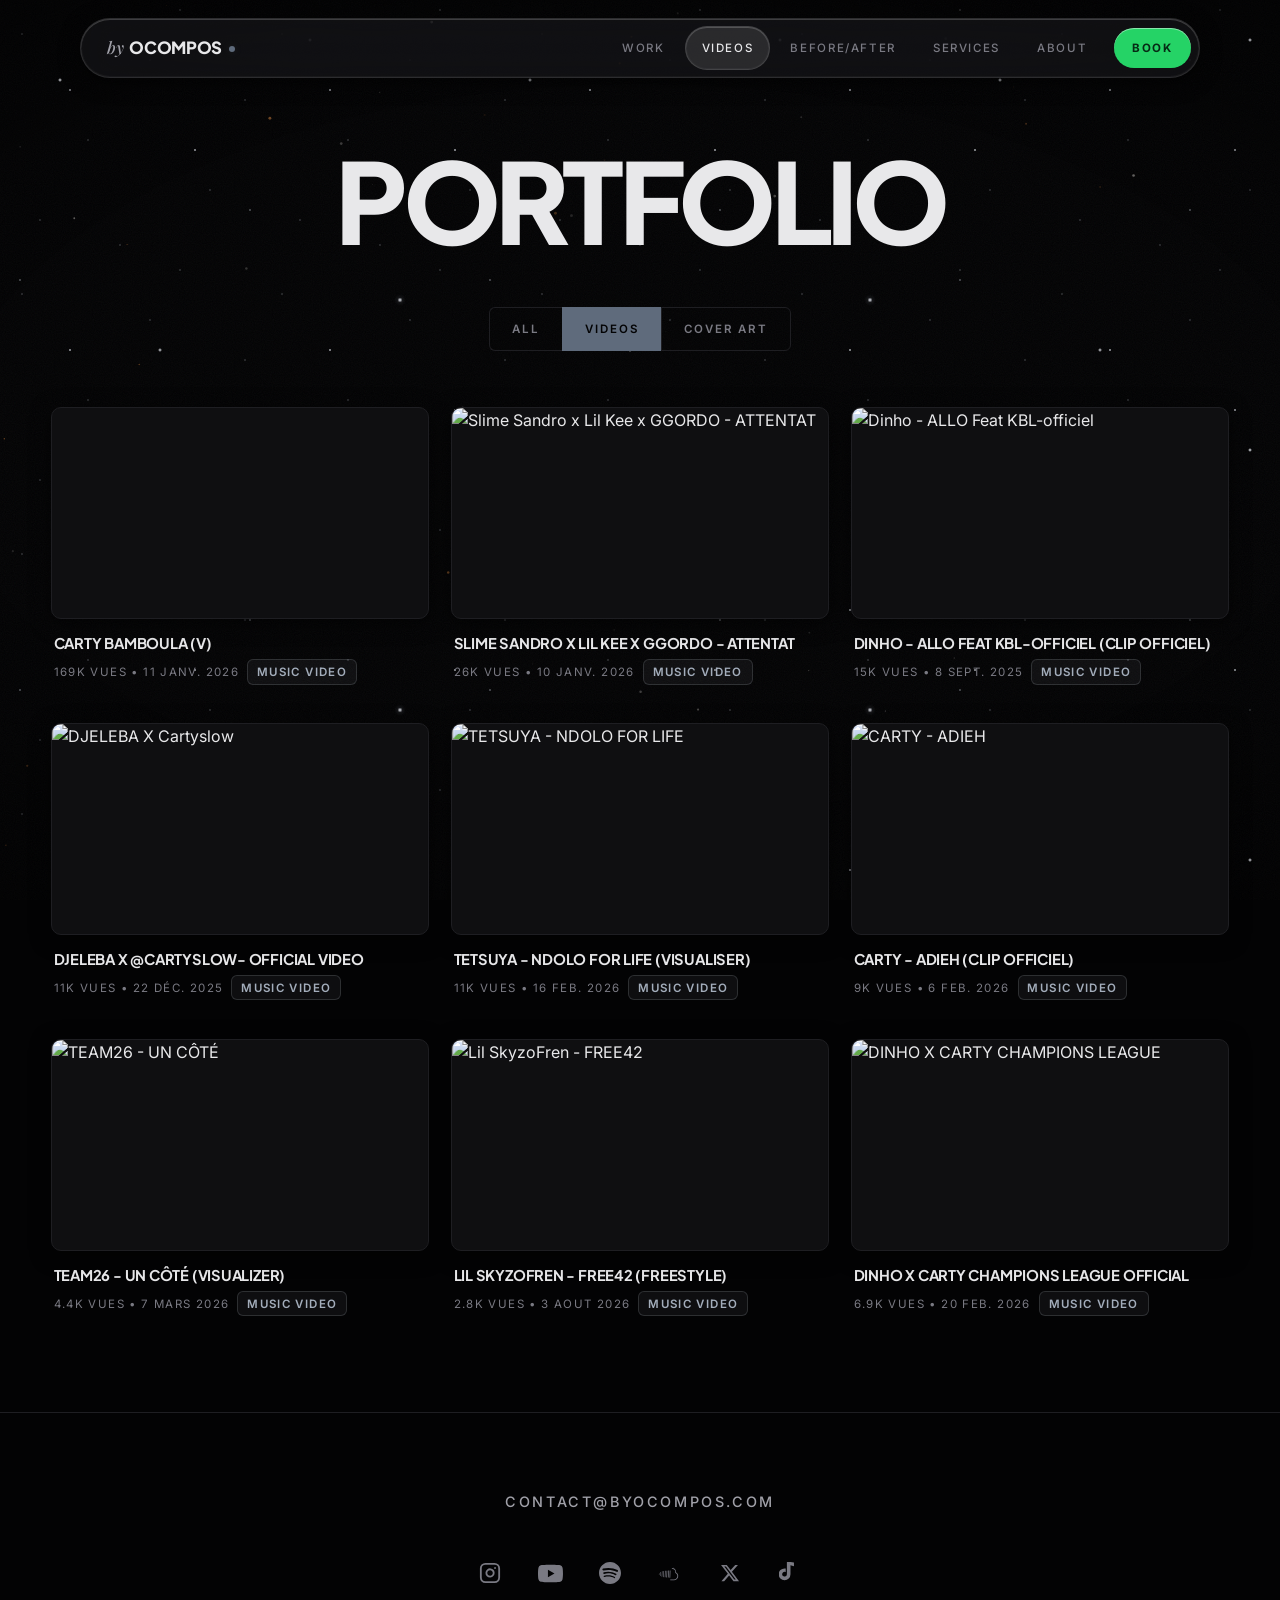
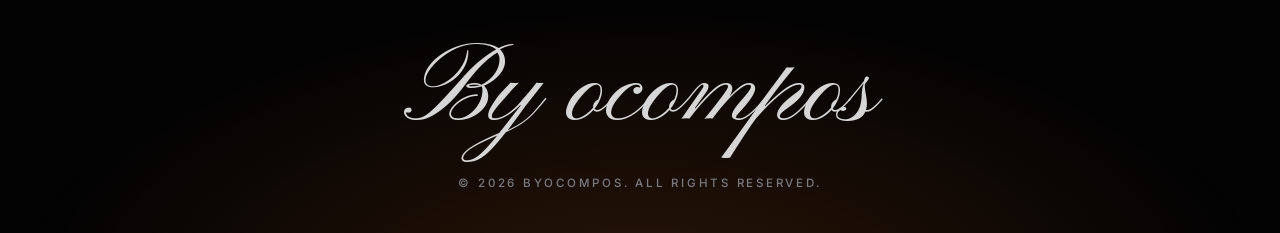
==== commit dbe3abc7: "Turn the home page into a booking landing page - Hero: value proposition, Book a session (WhatsApp) " ====
--- a/portfolio.html
+++ b/portfolio.html
@@ -38,13 +38,12 @@
 
   <!-- Mobile Nav Overlay -->
   <div class="mobile-nav" id="mobile-nav">
-    <a href="index.html#services" style="--i:0">services</a>
-    <a href="portfolio.html" aria-current="page" style="--i:1">portfolio</a>
-    <a href="index.html#sounds" style="--i:2">sounds</a>
-    <a href="index.html#before-after" style="--i:3">before/after</a>
-    <a href="index.html#trusted" style="--i:4">clients</a>
-    <a href="index.html#about" style="--i:5">about</a>
-    <a href="index.html#contact" style="--i:6">contact</a>
+    <a href="index.html#sounds" style="--i:0">work</a>
+    <a href="portfolio.html" aria-current="page" style="--i:1">videos</a>
+    <a href="index.html#before-after" style="--i:2">before/after</a>
+    <a href="index.html#services" style="--i:3">services</a>
+    <a href="index.html#about" style="--i:4">about</a>
+    <a href="index.html#contact" style="--i:5">book a session</a>
   </div>
 
   <!-- Header -->
@@ -52,15 +51,13 @@
     <a href="index.html" class="logo-txt" aria-label="by Ocompos" style="text-decoration: none; color: inherit;"><span
         class="logo-by">by</span><span class="logo-name">Ocompos</span></a>
     <nav aria-label="main">
-      <a href="index.html#services">services</a>
-      <a href="portfolio.html" aria-current="page">portfolio</a>
-      <a href="index.html#sounds">sounds</a>
-      <a href="index.html#before-after">before/after</a>
-      <a href="index.html#trusted">clients</a>
-      <a href="index.html#about">about</a>
-      <a href="index.html#contact">contact</a>
-      <a href="index.html" class="back-btn">← back</a>
+      <a href="index.html#sounds">Work</a>
+      <a href="portfolio.html" aria-current="page">Videos</a>
+      <a href="index.html#before-after">Before/After</a>
+      <a href="index.html#services">Services</a>
+      <a href="index.html#about">About</a>
     </nav>
+    <a class="nav-book" href="https://wa.me/250791207108?text=Hi%20Ocompos%2C%20I%27d%20like%20to%20book%20a%20session.%0A%0AProject%20%28recording%20/%20mix%20/%20master%29%3A%0AArtist%20name%3A%0APreferred%20date%3A" target="_blank" rel="noopener noreferrer">Book</a>
     <button class="hamburger" type="button" aria-label="menu" aria-expanded="false" aria-controls="mobile-nav">
       <span></span><span></span><span></span>
     </button>
--- a/style.css
+++ b/style.css
@@ -346,6 +346,33 @@
   display: flex;
   align-items: center;
   gap: 0.2rem;
+  margin-left: auto;
+}
+
+/* Primary action, always in the header. */
+.nav-book {
+  display: inline-flex;
+  align-items: center;
+  min-height: 40px;
+  margin-left: 0.6rem;
+  padding: 0 1.15rem;
+  border-radius: var(--radius-full);
+  background: #25d366;
+  color: #062b15;
+  font-family: var(--font-legend);
+  font-size: var(--text-legend);
+  font-weight: 700;
+  letter-spacing: 0.14em;
+  text-transform: uppercase;
+  text-decoration: none;
+  box-shadow: inset 0 1px 0 rgba(255, 255, 255, 0.45);
+  transition: background 0.2s ease, transform 0.2s var(--ease);
+}
+
+.nav-book:hover,
+.nav-book:focus-visible {
+  background: #2ee072;
+  transform: translateY(-1px);
 }
 
 header nav a {
@@ -646,7 +673,33 @@
   text-transform: uppercase;
   letter-spacing: 0.3em;
   color: var(--text-muted);
-  margin-bottom: 2.6rem;
+  margin-bottom: 1.4rem;
+}
+
+/* One-sentence value proposition under the headline. */
+.hero-lead {
+  max-width: 38ch;
+  margin: 0 auto 2rem;
+  font-size: clamp(1rem, 2.4vw, 1.15rem);
+  line-height: 1.6;
+  color: var(--text-secondary);
+  text-wrap: balance;
+}
+
+/* Social proof under the CTAs: real artists from the playlist. */
+.hero-proof {
+  margin-top: 1.6rem;
+  font-family: var(--font-legend);
+  font-size: var(--text-legend);
+  letter-spacing: 0.1em;
+  text-transform: uppercase;
+  line-height: 1.8;
+  color: var(--text-muted);
+}
+
+.hero-proof strong {
+  font-weight: 600;
+  color: var(--text-secondary);
 }
 
 /* ==========================================================================
@@ -826,19 +879,13 @@
 /* ==========================================================================
    SERVICES — equipment panels
    ========================================================================== */
-/* === SERVICES GRID === 1 col ≤768, 2 cols 769–1199, 4 cols ≥1200 */
+/* === SERVICES GRID === 2 cols up to 1199, 4 cols ≥1200 */
 .svc-grid {
   display: grid;
-  grid-template-columns: 1fr;
+  grid-template-columns: repeat(2, 1fr);
   gap: 1.2rem;
   max-width: 1240px;
   margin: 0 auto;
-}
-
-@media (min-width: 769px) {
-  .svc-grid {
-    grid-template-columns: repeat(2, 1fr);
-  }
 }
 
 @media (min-width: 1200px) {
@@ -953,6 +1000,173 @@
   font-size: 0.9rem;
   line-height: 1.7;
   color: var(--text-secondary);
+}
+
+/* Mid-page call to action, right after the Before / After proof. */
+.cta-strip {
+  display: flex;
+  flex-direction: column;
+  align-items: center;
+  gap: 1rem;
+  margin: clamp(2.5rem, 5vw, 3.5rem) auto 0;
+  text-align: center;
+}
+
+.cta-strip p {
+  font-family: var(--font-display);
+  font-size: clamp(1.15rem, 3vw, 1.45rem);
+  font-weight: 700;
+  letter-spacing: -0.02em;
+  color: var(--text-primary);
+}
+
+.cta-strip em {
+  font-family: var(--font-italic);
+  font-weight: 500;
+  color: var(--signal-bright);
+}
+
+/* === HOW IT WORKS === numbered steps, 3-across on wide screens. */
+.steps {
+  display: grid;
+  grid-template-columns: 1fr;
+  gap: 0.8rem;
+  max-width: 1040px;
+  margin: 0 auto;
+  list-style: none;
+  counter-reset: none;
+}
+
+@media (min-width: 769px) {
+  .steps {
+    grid-template-columns: repeat(3, 1fr);
+    gap: 1.2rem;
+  }
+}
+
+.step {
+  position: relative;
+  padding: 1.4rem 1.4rem 1.5rem;
+  background: var(--ink-800);
+  border: 1px solid var(--ink-500);
+  border-radius: var(--radius-lg);
+  box-shadow: var(--shadow-panel), var(--bevel);
+}
+
+.step-num {
+  display: inline-block;
+  margin-bottom: 0.7rem;
+  font-family: var(--font-legend);
+  font-size: var(--text-legend);
+  font-weight: 600;
+  font-variant-numeric: tabular-nums;
+  letter-spacing: 0.16em;
+  color: var(--signal-bright);
+}
+
+.step h3 {
+  font-family: var(--font-display);
+  font-size: 1.05rem;
+  font-weight: 800;
+  letter-spacing: -0.02em;
+  text-transform: uppercase;
+  color: var(--text-primary);
+  margin-bottom: 0.4rem;
+}
+
+.step p {
+  font-size: 0.9rem;
+  line-height: 1.6;
+  color: var(--text-secondary);
+}
+
+/* Sticky booking pill: phones only, script.js shows it between the hero
+   and the final CTA. Sits under the mobile nav overlay (z 90). */
+.sticky-book {
+  display: none;
+}
+
+@media (max-width: 768px) {
+  /* The sticky pill takes over the header's Book button on phones. */
+  .nav-book {
+    display: none;
+  }
+
+  .sticky-book {
+    position: fixed;
+    left: 50%;
+    bottom: calc(14px + env(safe-area-inset-bottom, 0px));
+    z-index: 80;
+    display: inline-flex;
+    align-items: center;
+    gap: 0.6rem;
+    min-height: 52px;
+    padding: 0 1.6rem;
+    border-radius: var(--radius-full);
+    background: #25d366;
+    color: #062b15;
+    font-family: var(--font-legend);
+    font-size: 0.74rem;
+    font-weight: 700;
+    letter-spacing: 0.14em;
+    text-transform: uppercase;
+    text-decoration: none;
+    white-space: nowrap;
+    box-shadow: inset 0 1px 0 rgba(255, 255, 255, 0.45), 0 12px 32px rgba(0, 0, 0, 0.55);
+    opacity: 0;
+    transform: translate(-50%, 140%);
+    pointer-events: none;
+    transition: opacity 0.3s ease, transform 0.35s var(--ease);
+  }
+
+  .sticky-book svg {
+    width: 20px;
+    height: 20px;
+  }
+
+  .sticky-book.is-visible {
+    opacity: 1;
+    transform: translate(-50%, 0);
+    pointer-events: auto;
+  }
+
+  /* Room so the pill never covers the end of the page (beats the later footer rule). */
+  body footer {
+    padding-bottom: 5rem;
+  }
+}
+
+/* Phones: compact 2×2 tiles so the section stays about one screen tall. */
+@media (max-width: 768px) {
+  #services {
+    padding-top: 3.5rem;
+    padding-bottom: 3.5rem;
+  }
+
+  .svc-grid {
+    gap: 0.7rem;
+  }
+
+  .svc-item {
+    padding: 1.15rem 1rem 1.2rem;
+    border-radius: var(--radius-lg);
+  }
+
+  .svc-glyph {
+    width: 24px;
+    height: 24px;
+    margin-bottom: 0.75rem;
+  }
+
+  .svc-item h3 {
+    font-size: 0.92rem;
+    margin-bottom: 0.35rem;
+  }
+
+  .svc-item p {
+    font-size: 0.8rem;
+    line-height: 1.5;
+  }
 }
 
 /* ==========================================================================
@@ -2475,10 +2689,12 @@
   line-height: 1.6;
 }
 
-.btn-whatsapp {
+.book-card .btn-whatsapp {
   width: 100%;
   max-width: 340px;
-  justify-content: center;
+}
+
+.btn-whatsapp {
   background: #25d366;
   color: #062b15;
   border: 1px solid rgba(255, 255, 255, 0.35);
@@ -3016,6 +3232,11 @@
 
   .hamburger {
     display: flex;
+    margin-left: 0.5rem;
+  }
+
+  .nav-book {
+    margin-left: auto;
   }
 
   .back-btn {
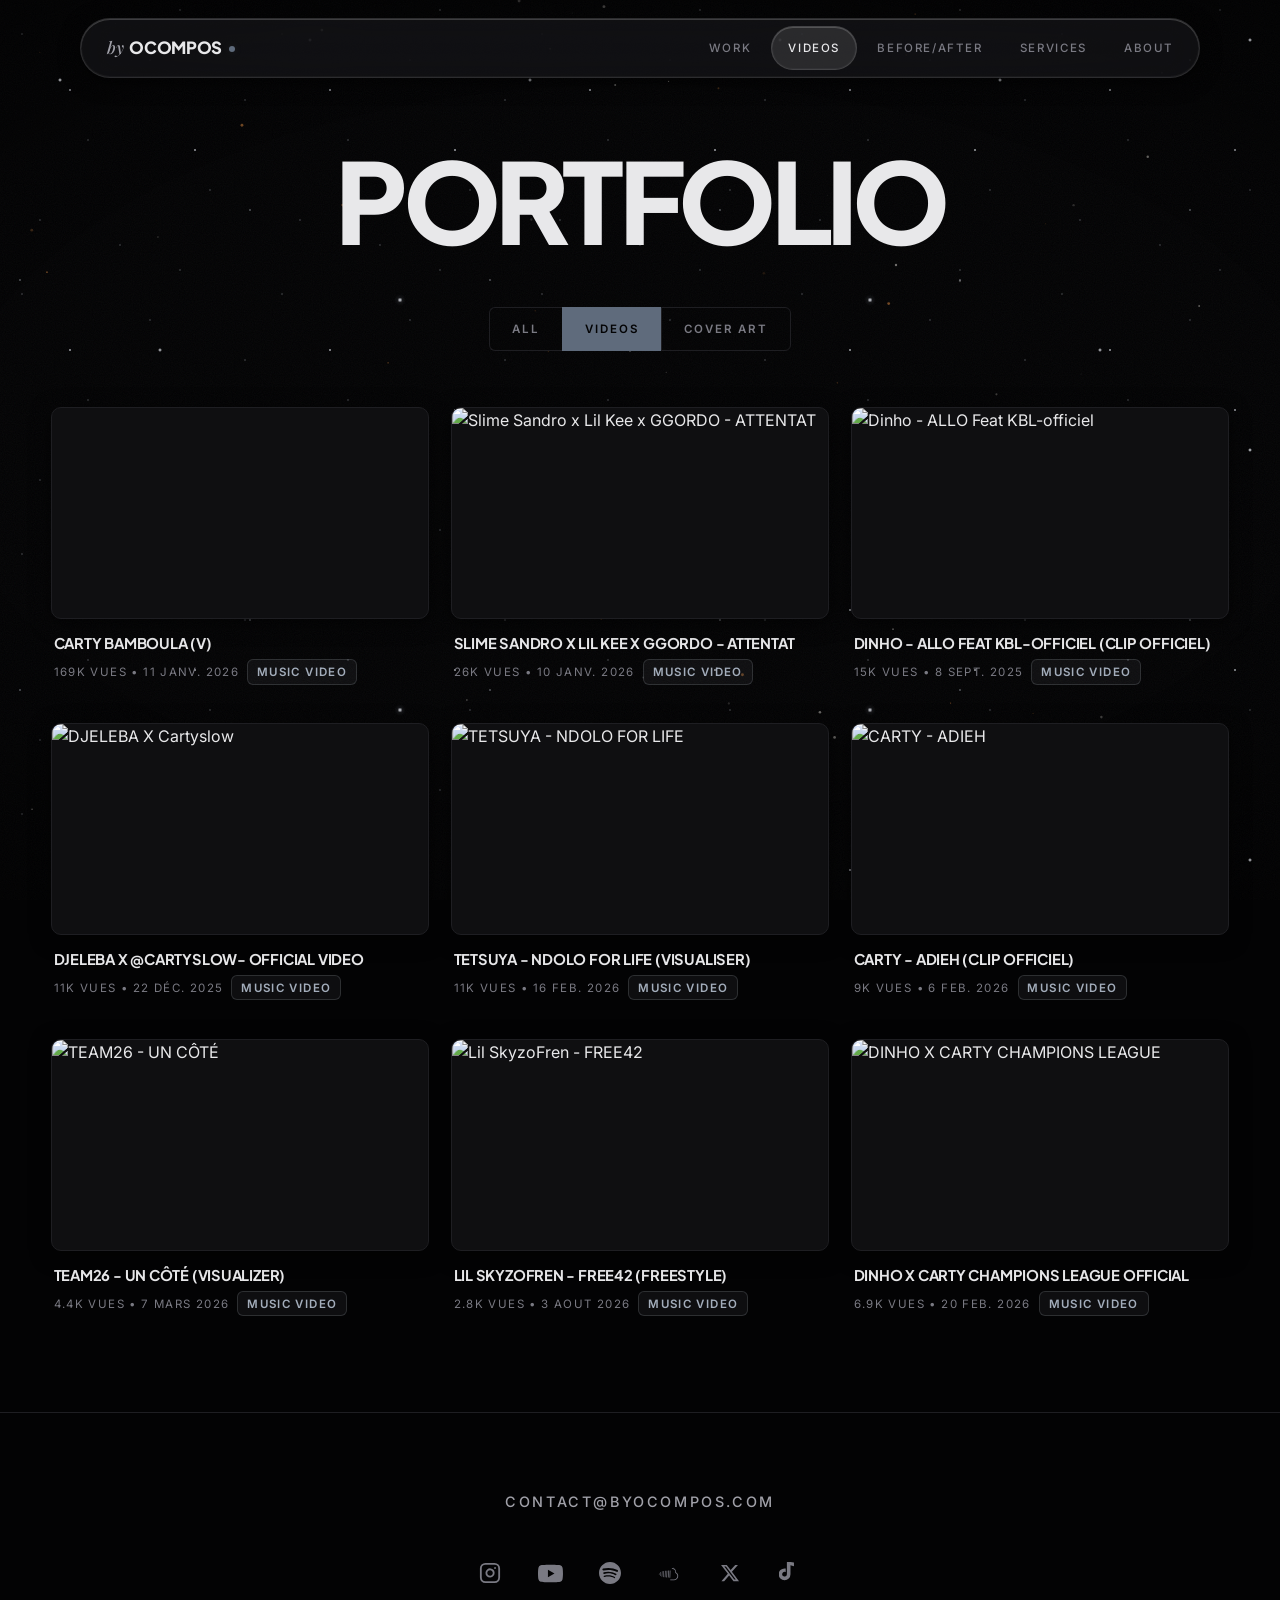
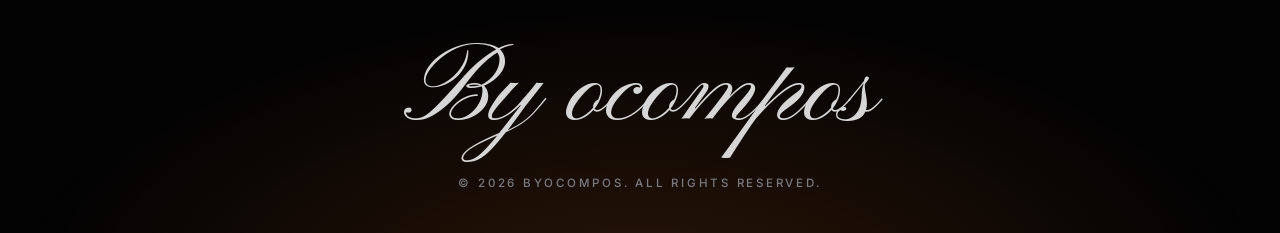
==== commit f267efa6: "Calmer hero and booking: less text, no green, two booking buttons - Hero: logo, headline, tagline an" ====
--- a/portfolio.html
+++ b/portfolio.html
@@ -57,7 +57,6 @@
       <a href="index.html#services">Services</a>
       <a href="index.html#about">About</a>
     </nav>
-    <a class="nav-book" href="https://wa.me/250791207108?text=Hi%20Ocompos%2C%20I%27d%20like%20to%20book%20a%20session.%0A%0AProject%20%28recording%20/%20mix%20/%20master%29%3A%0AArtist%20name%3A%0APreferred%20date%3A" target="_blank" rel="noopener noreferrer">Book</a>
     <button class="hamburger" type="button" aria-label="menu" aria-expanded="false" aria-controls="mobile-nav">
       <span></span><span></span><span></span>
     </button>
--- a/style.css
+++ b/style.css
@@ -349,32 +349,6 @@
   margin-left: auto;
 }
 
-/* Primary action, always in the header. */
-.nav-book {
-  display: inline-flex;
-  align-items: center;
-  min-height: 40px;
-  margin-left: 0.6rem;
-  padding: 0 1.15rem;
-  border-radius: var(--radius-full);
-  background: #25d366;
-  color: #062b15;
-  font-family: var(--font-legend);
-  font-size: var(--text-legend);
-  font-weight: 700;
-  letter-spacing: 0.14em;
-  text-transform: uppercase;
-  text-decoration: none;
-  box-shadow: inset 0 1px 0 rgba(255, 255, 255, 0.45);
-  transition: background 0.2s ease, transform 0.2s var(--ease);
-}
-
-.nav-book:hover,
-.nav-book:focus-visible {
-  background: #2ee072;
-  transform: translateY(-1px);
-}
-
 header nav a {
   font-family: var(--font-legend);
   font-size: var(--text-legend);
@@ -673,33 +647,7 @@
   text-transform: uppercase;
   letter-spacing: 0.3em;
   color: var(--text-muted);
-  margin-bottom: 1.4rem;
-}
-
-/* One-sentence value proposition under the headline. */
-.hero-lead {
-  max-width: 38ch;
-  margin: 0 auto 2rem;
-  font-size: clamp(1rem, 2.4vw, 1.15rem);
-  line-height: 1.6;
-  color: var(--text-secondary);
-  text-wrap: balance;
-}
-
-/* Social proof under the CTAs: real artists from the playlist. */
-.hero-proof {
-  margin-top: 1.6rem;
-  font-family: var(--font-legend);
-  font-size: var(--text-legend);
-  letter-spacing: 0.1em;
-  text-transform: uppercase;
-  line-height: 1.8;
-  color: var(--text-muted);
-}
-
-.hero-proof strong {
-  font-weight: 600;
-  color: var(--text-secondary);
+  margin-bottom: 2.6rem;
 }
 
 /* ==========================================================================
@@ -1002,30 +950,6 @@
   color: var(--text-secondary);
 }
 
-/* Mid-page call to action, right after the Before / After proof. */
-.cta-strip {
-  display: flex;
-  flex-direction: column;
-  align-items: center;
-  gap: 1rem;
-  margin: clamp(2.5rem, 5vw, 3.5rem) auto 0;
-  text-align: center;
-}
-
-.cta-strip p {
-  font-family: var(--font-display);
-  font-size: clamp(1.15rem, 3vw, 1.45rem);
-  font-weight: 700;
-  letter-spacing: -0.02em;
-  color: var(--text-primary);
-}
-
-.cta-strip em {
-  font-family: var(--font-italic);
-  font-weight: 500;
-  color: var(--signal-bright);
-}
-
 /* === HOW IT WORKS === numbered steps, 3-across on wide screens. */
 .steps {
   display: grid;
@@ -1078,62 +1002,6 @@
   font-size: 0.9rem;
   line-height: 1.6;
   color: var(--text-secondary);
-}
-
-/* Sticky booking pill: phones only, script.js shows it between the hero
-   and the final CTA. Sits under the mobile nav overlay (z 90). */
-.sticky-book {
-  display: none;
-}
-
-@media (max-width: 768px) {
-  /* The sticky pill takes over the header's Book button on phones. */
-  .nav-book {
-    display: none;
-  }
-
-  .sticky-book {
-    position: fixed;
-    left: 50%;
-    bottom: calc(14px + env(safe-area-inset-bottom, 0px));
-    z-index: 80;
-    display: inline-flex;
-    align-items: center;
-    gap: 0.6rem;
-    min-height: 52px;
-    padding: 0 1.6rem;
-    border-radius: var(--radius-full);
-    background: #25d366;
-    color: #062b15;
-    font-family: var(--font-legend);
-    font-size: 0.74rem;
-    font-weight: 700;
-    letter-spacing: 0.14em;
-    text-transform: uppercase;
-    text-decoration: none;
-    white-space: nowrap;
-    box-shadow: inset 0 1px 0 rgba(255, 255, 255, 0.45), 0 12px 32px rgba(0, 0, 0, 0.55);
-    opacity: 0;
-    transform: translate(-50%, 140%);
-    pointer-events: none;
-    transition: opacity 0.3s ease, transform 0.35s var(--ease);
-  }
-
-  .sticky-book svg {
-    width: 20px;
-    height: 20px;
-  }
-
-  .sticky-book.is-visible {
-    opacity: 1;
-    transform: translate(-50%, 0);
-    pointer-events: auto;
-  }
-
-  /* Room so the pill never covers the end of the page (beats the later footer rule). */
-  body footer {
-    padding-bottom: 5rem;
-  }
 }
 
 /* Phones: compact 2×2 tiles so the section stays about one screen tall. */
@@ -2689,36 +2557,17 @@
   line-height: 1.6;
 }
 
-.book-card .btn-whatsapp {
+.book-card .btn {
   width: 100%;
   max-width: 340px;
 }
 
-.btn-whatsapp {
-  background: #25d366;
-  color: #062b15;
-  border: 1px solid rgba(255, 255, 255, 0.35);
-  box-shadow: inset 0 1px 0 rgba(255, 255, 255, 0.45), 0 12px 32px rgba(37, 211, 102, 0.22);
-}
-
-.btn-whatsapp svg {
+/* WhatsApp mark inside the booking buttons. */
+.btn-icon-wa {
   width: 20px;
   height: 20px;
   flex-shrink: 0;
-}
-
-.btn-whatsapp:hover,
-.btn-whatsapp:focus-visible {
-  background: #2ee072;
-  transform: translateY(-2px);
-  box-shadow: inset 0 1px 0 rgba(255, 255, 255, 0.5), 0 0 0 6px rgba(37, 211, 102, 0.12), 0 16px 40px rgba(37, 211, 102, 0.3);
-}
-
-.book-note {
-  font-family: var(--font-legend);
-  font-size: var(--text-legend);
-  letter-spacing: 0.08em;
-  color: var(--text-muted);
+  fill: currentColor;
 }
 
 /* === SOCIAL ACTIONS === 1 col ≤479, 2×2 480–1023, 4-across ≥1024.
@@ -3232,11 +3081,6 @@
 
   .hamburger {
     display: flex;
-    margin-left: 0.5rem;
-  }
-
-  .nav-book {
-    margin-left: auto;
   }
 
   .back-btn {
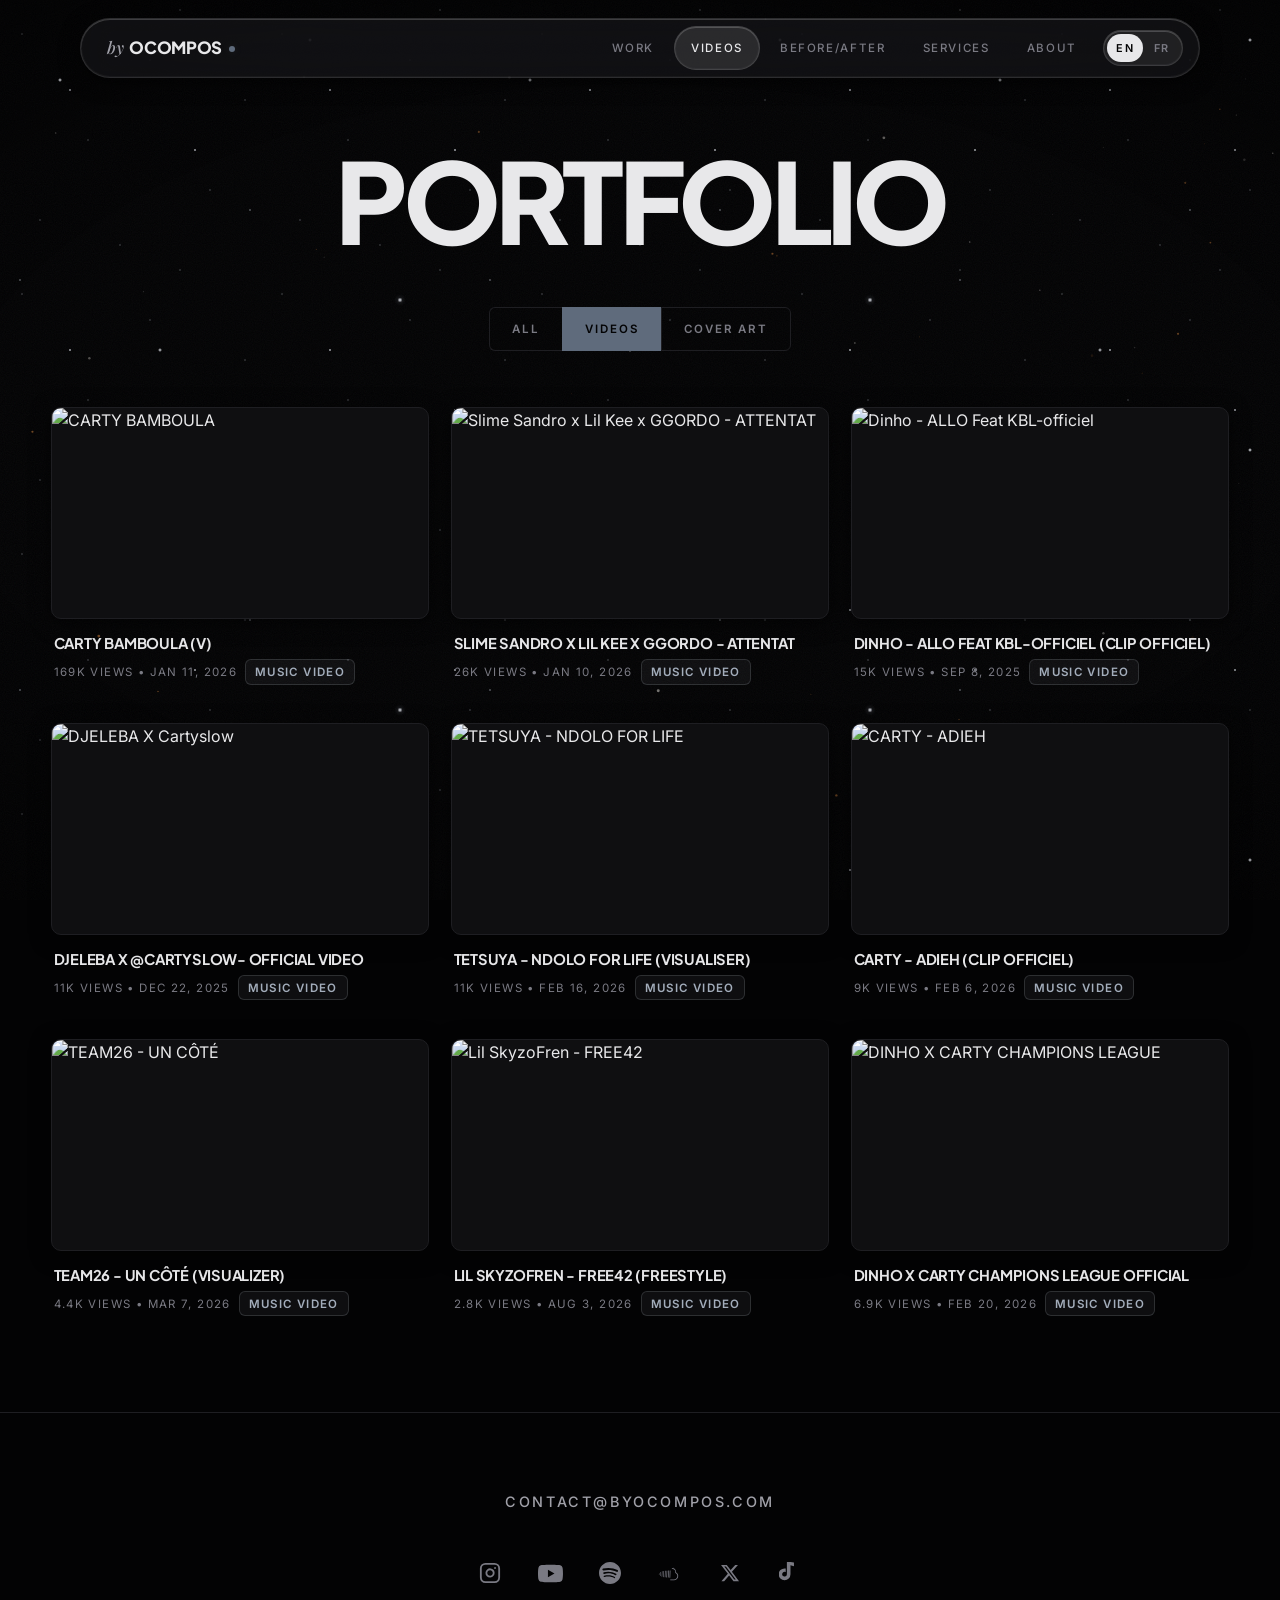
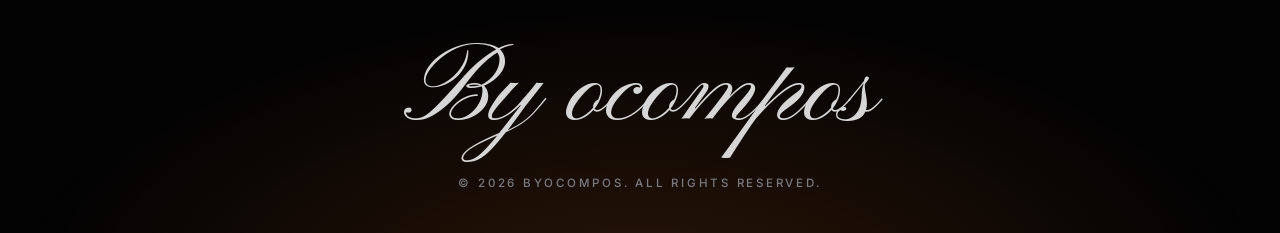
==== commit a40c6428: "Add EN/FR language switch, rewrite site copy, fix share preview - i18n.js: English/French strings, h" ====
--- a/portfolio.html
+++ b/portfolio.html
@@ -4,13 +4,13 @@
 <head>
   <meta charset="utf-8" />
   <meta name="viewport" content="width=device-width, initial-scale=1" />
-  <title>Portfolio — ByOcompos | Videos & Works</title>
+  <title>Portfolio — Ocompos | Videos &amp; Cover Art</title>
   <meta name="description"
-    content="Browse all mixing, mastering, videos, and sound engineering portfolio works by ByOcompos." />
+    content="Music videos and cover art from projects mixed and mastered by Ocompos." />
 
   <!-- SEO / Meta tags -->
-  <link rel="canonical" href="https://byocompos.com/portfolio.html" />
-  <link rel="icon" href="favicon.ico" type="image/x-icon" />
+  <link rel="canonical" href="https://rossviecode.github.io/portfolio-site/portfolio.html" />
+  <link rel="icon" href="favicon.svg" type="image/svg+xml" />
 
   <!-- Fonts -->
   <link rel="preconnect" href="https://fonts.googleapis.com">
@@ -24,9 +24,9 @@
 
 </head>
 
-<body>
-
-  <a class="skip-link" href="#main">skip to content</a>
+<body data-page="portfolio">
+
+  <a class="skip-link" href="#main" data-i18n="skip">skip to content</a>
 
   <!-- Background canvas -->
   <canvas id="starfield"></canvas>
@@ -38,12 +38,12 @@
 
   <!-- Mobile Nav Overlay -->
   <div class="mobile-nav" id="mobile-nav">
-    <a href="index.html#sounds" style="--i:0">work</a>
-    <a href="portfolio.html" aria-current="page" style="--i:1">videos</a>
-    <a href="index.html#before-after" style="--i:2">before/after</a>
-    <a href="index.html#services" style="--i:3">services</a>
-    <a href="index.html#about" style="--i:4">about</a>
-    <a href="index.html#contact" style="--i:5">book a session</a>
+    <a href="index.html#sounds" style="--i:0" data-i18n="nav.work">work</a>
+    <a href="portfolio.html" aria-current="page" style="--i:1" data-i18n="nav.videos">videos</a>
+    <a href="index.html#before-after" style="--i:2" data-i18n="nav.ab">before/after</a>
+    <a href="index.html#services" style="--i:3" data-i18n="nav.services">services</a>
+    <a href="index.html#about" style="--i:4" data-i18n="nav.about">about</a>
+    <a href="index.html#contact" style="--i:5" data-i18n="nav.book">book a session</a>
   </div>
 
   <!-- Header -->
@@ -51,12 +51,16 @@
     <a href="index.html" class="logo-txt" aria-label="by Ocompos" style="text-decoration: none; color: inherit;"><span
         class="logo-by">by</span><span class="logo-name">Ocompos</span></a>
     <nav aria-label="main">
-      <a href="index.html#sounds">Work</a>
-      <a href="portfolio.html" aria-current="page">Videos</a>
-      <a href="index.html#before-after">Before/After</a>
-      <a href="index.html#services">Services</a>
-      <a href="index.html#about">About</a>
+      <a href="index.html#sounds" data-i18n="nav.work">Work</a>
+      <a href="portfolio.html" aria-current="page" data-i18n="nav.videos">Videos</a>
+      <a href="index.html#before-after" data-i18n="nav.ab">Before/After</a>
+      <a href="index.html#services" data-i18n="nav.services">Services</a>
+      <a href="index.html#about" data-i18n="nav.about">About</a>
     </nav>
+    <!-- Language switch: i18n.js handles the click and remembers the choice. -->
+    <button class="lang-toggle" type="button" aria-label="Passer le site en français">
+      <span data-lang="en" class="is-active">EN</span><span data-lang="fr">FR</span>
+    </button>
     <button class="hamburger" type="button" aria-label="menu" aria-expanded="false" aria-controls="mobile-nav">
       <span></span><span></span><span></span>
     </button>
@@ -70,9 +74,9 @@
 
     <!-- Category Filter Tabs -->
     <div class="filter-bar reveal">
-      <button class="filter-btn" data-category="all">all</button>
-      <button class="filter-btn active" data-category="videos">videos</button>
-      <button class="filter-btn" data-category="cover">cover art</button>
+      <button class="filter-btn" data-category="all" data-i18n="pf.filters.all">all</button>
+      <button class="filter-btn active" data-category="videos" data-i18n="pf.filters.videos">videos</button>
+      <button class="filter-btn" data-category="cover" data-i18n="pf.filters.cover">cover art</button>
     </div>
 
     <!-- Portfolio Grid -->
@@ -100,8 +104,8 @@
           <div class="work-info">
             <h2 class="work-title">CARTY BAMBOULA (V)</h2>
             <div class="work-meta">
-              <span>169K vues • 11 janv. 2026</span>
-              <span class="tag">music video</span>
+              <span data-views="169K" data-date="2026-01-11">169K views • Jan 11, 2026</span>
+              <span class="tag" data-i18n="pf.tag.video">music video</span>
             </div>
           </div>
         </article>
@@ -123,8 +127,8 @@
           <div class="work-info">
             <h2 class="work-title">Slime Sandro x Lil Kee x GGORDO - ATTENTAT</h2>
             <div class="work-meta">
-              <span>26K vues • 10 janv. 2026</span>
-              <span class="tag">music video</span>
+              <span data-views="26K" data-date="2026-01-10">26K views • Jan 10, 2026</span>
+              <span class="tag" data-i18n="pf.tag.video">music video</span>
             </div>
           </div>
         </article>
@@ -146,8 +150,8 @@
           <div class="work-info">
             <h2 class="work-title">Dinho - ALLO Feat KBL-officiel (Clip Officiel)</h2>
             <div class="work-meta">
-              <span>15K vues • 8 sept. 2025</span>
-              <span class="tag">music video</span>
+              <span data-views="15K" data-date="2025-09-08">15K views • Sep 8, 2025</span>
+              <span class="tag" data-i18n="pf.tag.video">music video</span>
             </div>
           </div>
         </article>
@@ -169,8 +173,8 @@
           <div class="work-info">
             <h2 class="work-title">DJELEBA X @Cartyslow- OFFICIAL VIDEO</h2>
             <div class="work-meta">
-              <span>11K vues • 22 déc. 2025</span>
-              <span class="tag">music video</span>
+              <span data-views="11K" data-date="2025-12-22">11K views • Dec 22, 2025</span>
+              <span class="tag" data-i18n="pf.tag.video">music video</span>
             </div>
           </div>
         </article>
@@ -192,8 +196,8 @@
           <div class="work-info">
             <h2 class="work-title">TETSUYA - NDOLO FOR LIFE (Visualiser)</h2>
             <div class="work-meta">
-              <span>11K vues • 16 feb. 2026</span>
-              <span class="tag">music video</span>
+              <span data-views="11K" data-date="2026-02-16">11K views • Feb 16, 2026</span>
+              <span class="tag" data-i18n="pf.tag.video">music video</span>
             </div>
           </div>
         </article>
@@ -215,8 +219,8 @@
           <div class="work-info">
             <h2 class="work-title">CARTY - ADIEH (Clip officiel)</h2>
             <div class="work-meta">
-              <span>9K vues • 6 feb. 2026</span>
-              <span class="tag">music video</span>
+              <span data-views="9K" data-date="2026-02-06">9K views • Feb 6, 2026</span>
+              <span class="tag" data-i18n="pf.tag.video">music video</span>
             </div>
           </div>
         </article>
@@ -238,8 +242,8 @@
           <div class="work-info">
             <h2 class="work-title">TEAM26 - UN CÔTÉ (VISUALIZER)</h2>
             <div class="work-meta">
-              <span>4.4K vues • 7 mars 2026</span>
-              <span class="tag">music video</span>
+              <span data-views="4.4K" data-date="2026-03-07">4.4K views • Mar 7, 2026</span>
+              <span class="tag" data-i18n="pf.tag.video">music video</span>
             </div>
           </div>
         </article>
@@ -261,8 +265,8 @@
           <div class="work-info">
             <h2 class="work-title">Lil SkyzoFren - FREE42 (Freestyle)</h2>
             <div class="work-meta">
-              <span>2.8K vues • 3 Aout 2026</span>
-              <span class="tag">music video</span>
+              <span data-views="2.8K" data-date="2026-08-03">2.8K views • Aug 3, 2026</span>
+              <span class="tag" data-i18n="pf.tag.video">music video</span>
             </div>
           </div>
         </article>
@@ -284,8 +288,8 @@
           <div class="work-info">
             <h2 class="work-title">DINHO X CARTY CHAMPIONS LEAGUE OFFICIAL</h2>
             <div class="work-meta">
-              <span>6.9K vues • 20 feb. 2026</span>
-              <span class="tag">music video</span>
+              <span data-views="6.9K" data-date="2026-02-20">6.9K views • Feb 20, 2026</span>
+              <span class="tag" data-i18n="pf.tag.video">music video</span>
             </div>
           </div>
         </article>
@@ -314,7 +318,7 @@
             <h2 class="work-title">SWALK</h2>
             <div class="work-meta">
               <span>JOS • Alexia • Moya</span>
-              <span class="tag">cover art</span>
+              <span class="tag" data-i18n="pf.tag.cover">cover art</span>
             </div>
           </div>
         </article>
@@ -339,7 +343,7 @@
             <h2 class="work-title">TRAPMAN</h2>
             <div class="work-meta">
               <span>LILSKYZOFREN</span>
-              <span class="tag">cover art</span>
+              <span class="tag" data-i18n="pf.tag.cover">cover art</span>
             </div>
           </div>
         </article>
@@ -365,7 +369,7 @@
             <div class="work-meta">
               <span>SANDRO • NICOSURF • GRO$$O • DARBY • CREED • PEGISEASON • DONORADOR • FINESSE MARKET • StudiD •
                 Bellus • STREETWEAR STUDIO</span>
-              <span class="tag">cover art</span>
+              <span class="tag" data-i18n="pf.tag.cover">cover art</span>
             </div>
           </div>
         </article>
@@ -390,7 +394,7 @@
             <h2 class="work-title">LET ME GO</h2>
             <div class="work-meta">
               <span>Lil Kee ft Sandro</span>
-              <span class="tag">cover art</span>
+              <span class="tag" data-i18n="pf.tag.cover">cover art</span>
             </div>
           </div>
         </article>
@@ -415,7 +419,7 @@
             <h2 class="work-title">INTERNATIONAL LOVE</h2>
             <div class="work-meta">
               <span>KATHARSIS COLLECTION</span>
-              <span class="tag">cover art</span>
+              <span class="tag" data-i18n="pf.tag.cover">cover art</span>
             </div>
           </div>
         </article>
@@ -440,7 +444,7 @@
             <h2 class="work-title">La ne</h2>
             <div class="work-meta">
               <span>JOSH CONCEPT • YOLNGWAVERECORDINGS</span>
-              <span class="tag">cover art</span>
+              <span class="tag" data-i18n="pf.tag.cover">cover art</span>
             </div>
           </div>
         </article>
@@ -465,7 +469,7 @@
             <h2 class="work-title">PEGISEASON</h2>
             <div class="work-meta">
               <span>PECI 18</span>
-              <span class="tag">cover art</span>
+              <span class="tag" data-i18n="pf.tag.cover">cover art</span>
             </div>
           </div>
         </article>
@@ -527,15 +531,15 @@
         </div>
 
         <div class="footer-signature">By ocompos</div>
-        <p class="footer-copy">© 2026 BYOCOMPOS. ALL RIGHTS RESERVED.</p>
+        <p class="footer-copy" data-i18n="footer.copy">© 2026 BYOCOMPOS. ALL RIGHTS RESERVED.</p>
       </div>
     </footer>
   </main>
 
   <!-- Video Modal -->
-  <div id="video-modal" class="modal" role="dialog" aria-modal="true" aria-label="video player" data-lenis-prevent>
+  <div id="video-modal" class="modal" role="dialog" aria-modal="true" aria-label="video player" data-i18n-attr="aria-label:video.player" data-lenis-prevent>
     <div class="modal-content">
-      <button class="close-modal" type="button" aria-label="close">&times;</button>
+      <button class="close-modal" type="button" aria-label="close" data-i18n-attr="aria-label:close">&times;</button>
       <iframe src="" allow="autoplay; encrypted-media" allowfullscreen></iframe>
     </div>
   </div>
@@ -596,6 +600,7 @@
   </script>
 
   <!-- Scripts -->
+  <script src="i18n.js"></script>
   <script src="script.js"></script>
 </body>
 
--- a/style.css
+++ b/style.css
@@ -165,8 +165,7 @@
 /* Console legend — small, uppercase, widely tracked, like panel labelling. */
 .port-label,
 .footer-copy,
-.work-meta,
-.client-role {
+.work-meta {
   font-family: var(--font-legend);
 }
 
@@ -399,6 +398,54 @@
 .back-btn:hover {
   color: var(--text-primary);
   background: var(--frost-chip-hover);
+}
+
+/* === LANGUAGE SWITCH === two-letter segmented glass pill (i18n.js). */
+.lang-toggle {
+  display: inline-flex;
+  align-items: center;
+  gap: 2px;
+  height: 36px;
+  margin: 0 0.5rem 0 0.6rem;
+  padding: 3px;
+  border-radius: var(--radius-full);
+  border: 1px solid var(--frost-rim);
+  background: var(--frost-chip);
+  box-shadow: var(--frost-highlight);
+  cursor: pointer;
+  touch-action: manipulation;
+  flex-shrink: 0;
+  transition: background-color 0.2s ease;
+}
+
+.lang-toggle:hover {
+  background: var(--frost-chip-hover);
+}
+
+.lang-toggle:focus-visible {
+  outline: 2px solid var(--signal-bright);
+  outline-offset: 2px;
+}
+
+.lang-toggle span {
+  display: inline-flex;
+  align-items: center;
+  justify-content: center;
+  min-width: 34px;
+  height: 100%;
+  padding: 0 0.55rem;
+  border-radius: var(--radius-full);
+  font-family: var(--font-legend);
+  font-size: 0.68rem;
+  font-weight: 600;
+  letter-spacing: 0.14em;
+  color: var(--text-muted);
+  transition: color 0.2s ease, background-color 0.25s var(--ease);
+}
+
+.lang-toggle span.is-active {
+  color: var(--ink-900);
+  background: var(--text-primary);
 }
 
 /* ==========================================================================
@@ -2525,6 +2572,11 @@
   justify-content: center;
 }
 
+.about-content .about-title {
+  text-align: left;
+  margin-bottom: 1rem;
+}
+
 .about-content p {
   line-height: 1.75;
   color: var(--text-secondary);
@@ -2678,8 +2730,8 @@
 .carousel-track {
   display: flex;
   width: max-content;
-  gap: 3.2rem;
-  animation: scrollInfinite 32s linear infinite;
+  gap: 0;
+  animation: scrollInfinite 40s linear infinite;
   will-change: transform;
 }
 
@@ -2693,103 +2745,56 @@
   100% { transform: translateX(-50%); }
 }
 
-.client-item {
+/* Collaborator names — a typographic credits ticker, no avatars. */
+.collab-list {
   display: flex;
-  flex-direction: column;
-  align-items: center;
-  text-align: center;
-  min-width: 130px;
+  align-items: center;
+  flex-shrink: 0;
+  gap: clamp(1.6rem, 3.4vw, 2.8rem);
+  /* Trailing space equals the gap so both copies join seamlessly at -50%. */
+  padding-right: clamp(1.6rem, 3.4vw, 2.8rem);
+  margin: 0;
+  list-style: none;
+}
+
+.collab-name {
+  display: flex;
+  align-items: center;
+  gap: clamp(1.6rem, 3.4vw, 2.8rem);
+  font-family: var(--font-display);
+  font-size: clamp(1.5rem, 3.6vw, 2.5rem);
+  font-weight: 800;
+  letter-spacing: -0.02em;
+  line-height: 1;
+  text-transform: uppercase;
+  white-space: nowrap;
+  color: var(--text-secondary);
   user-select: none;
-  transition: transform 0.25s var(--ease);
-}
-
-.client-item:hover {
-  transform: translateY(-3px);
-}
-
-.client-avatar-ring {
-  position: relative;
-  width: 96px;
-  height: 96px;
-  border-radius: 50%;
-  background: var(--ink-700);
-  border: 1px solid var(--ink-400);
-  box-shadow: var(--shadow-panel), var(--bevel);
-  transition: border-color 0.25s ease, box-shadow 0.25s ease;
-  display: flex;
-  align-items: center;
-  justify-content: center;
+  transition: color 0.25s ease;
+}
+
+/* Every other name is set in outline for rhythm, like a credits roll. */
+.collab-name:nth-child(even) {
+  color: transparent;
+  -webkit-text-stroke: 1px var(--text-muted);
+}
+
+.collab-name:hover {
+  color: var(--text-primary);
+  -webkit-text-stroke-color: transparent;
+}
+
+/* Small signal-gray diamond between names. */
+.collab-name::after {
+  content: '';
+  width: 7px;
+  height: 7px;
   flex-shrink: 0;
-  overflow: hidden;
-}
-
-.client-item:hover .client-avatar-ring {
-  border-color: var(--signal);
-  box-shadow: 0 0 22px var(--signal-glow), var(--bevel);
-}
-
-.avatar-placeholder-icon {
-  width: 100%;
-  height: 100%;
-  border-radius: 50%;
-  display: flex;
-  align-items: center;
-  justify-content: center;
-  opacity: 0.5;
-  transition: opacity 0.25s ease;
-}
-
-.client-item:hover .avatar-placeholder-icon {
-  opacity: 0.9;
-}
-
-.client-avatar-img {
-  position: absolute;
-  inset: 0;
-  width: 100%;
-  height: 100%;
-  border-radius: 50%;
-  object-fit: cover;
-  z-index: 2;
-  display: block;
-}
-
-/* Every avatar currently ships src="" — hide rather than show a broken frame. */
-.client-avatar-img:not([src]),
-.client-avatar-img[src=""] {
-  display: none;
-}
-
-.client-info {
-  margin-top: 1rem;
-  display: flex;
-  flex-direction: column;
-  align-items: center;
-  gap: 0.3rem;
-}
-
-.client-name {
-  font-family: var(--font-display);
-  font-size: 0.82rem;
-  font-weight: 700;
-  text-transform: uppercase;
-  letter-spacing: 0.02em;
-  color: var(--text-primary);
-  white-space: nowrap;
-  transition: color 0.2s ease;
-}
-
-.client-item:hover .client-name {
-  color: var(--signal);
-}
-
-.client-role {
-  font-size: var(--text-legend);
-  text-transform: uppercase;
-  letter-spacing: 0.14em;
-  color: var(--text-muted);
-  white-space: nowrap;
-}
+  background: var(--signal);
+  transform: rotate(45deg);
+  -webkit-text-stroke: 0;
+}
+
 
 /* ==========================================================================
    FOOTER
@@ -3079,6 +3084,10 @@
     display: none;
   }
 
+  .lang-toggle {
+    margin-left: auto;
+  }
+
   .hamburger {
     display: flex;
   }
@@ -3172,15 +3181,6 @@
   .works-grid {
     grid-template-columns: 1fr;
     gap: 2rem;
-  }
-
-  .carousel-track {
-    gap: 2.4rem;
-  }
-
-  .client-avatar-ring {
-    width: 84px;
-    height: 84px;
   }
 
   .filter-bar {
@@ -3263,6 +3263,19 @@
 
   .carousel-track {
     animation: none !important;
+    width: auto;
+    justify-content: center;
+  }
+
+  .collab-list {
+    flex-wrap: wrap;
+    justify-content: center;
+    padding: 0 1.5rem;
+    row-gap: 1rem;
+  }
+
+  .collab-list[aria-hidden="true"] {
+    display: none;
   }
 
   .eq i,
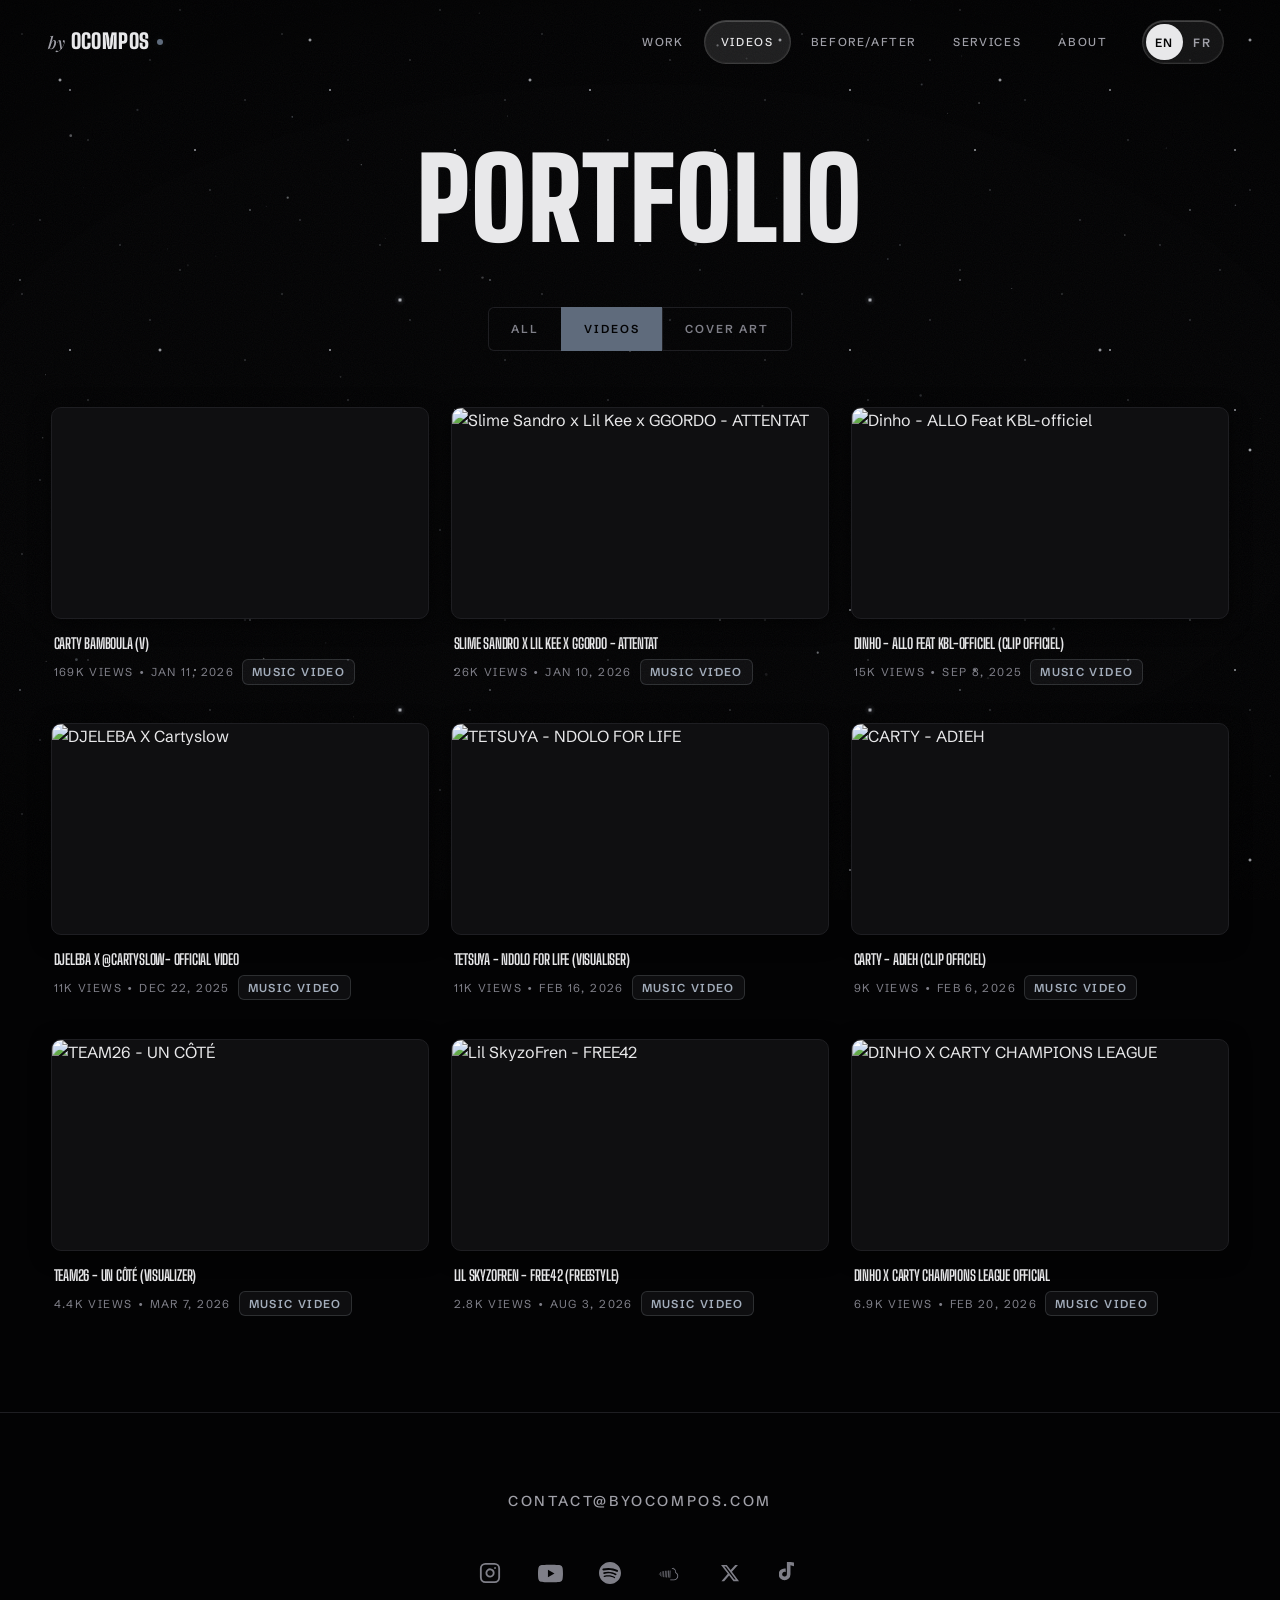
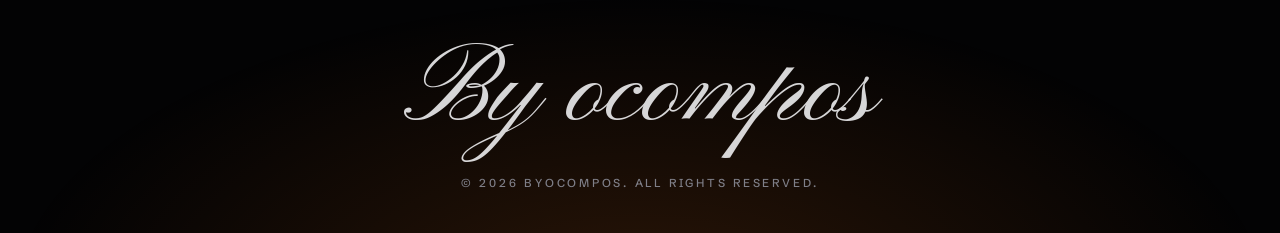
==== commit 106b9b51: "Rework landing: before/after first, smoother song swipe, new type - Before/after moves right after t" ====
--- a/portfolio.html
+++ b/portfolio.html
@@ -16,7 +16,7 @@
   <link rel="preconnect" href="https://fonts.googleapis.com">
   <link rel="preconnect" href="https://fonts.gstatic.com" crossorigin="anonymous">
   <link
-    href="https://fonts.googleapis.com/css2?family=Roboto:wght@500;600&family=Inter:wght@400;500;600&family=Plus+Jakarta+Sans:wght@700;800&family=Playfair+Display:ital,wght@1,500&family=Pinyon+Script&display=swap"
+    href="https://fonts.googleapis.com/css2?family=Big+Shoulders+Display:wght@700;800;900&family=Schibsted+Grotesk:wght@400;500;600;700&family=Playfair+Display:ital,wght@1,500&family=Pinyon+Script&display=swap"
     rel="stylesheet">
 
   <!-- Main Style -->
@@ -30,11 +30,6 @@
 
   <!-- Background canvas -->
   <canvas id="starfield"></canvas>
-
-  <!-- Preloader -->
-  <div id="preloader">
-    <div class="loader-circle"></div>
-  </div>
 
   <!-- Mobile Nav Overlay -->
   <div class="mobile-nav" id="mobile-nav">
--- a/style.css
+++ b/style.css
@@ -1,8 +1,10 @@
 /* ==========================================================================
    BYOCOMPOS — "MASTERING ROOM"
-   Warm near-black ground, signal-amber accent, matte equipment panels.
-   No glassmorphism: surfaces are solid with a bevel hairline, the way rack
-   gear is, not translucent. Legends are set like console labelling.
+   Graphite near-black ground (final values in DARKER GROUND at the end of
+   this file), steel-gray "signal" accent, frosted glass for the header,
+   player and toolbars, solid panels elsewhere. Legends are set like console
+   labelling. Old token names (--accent-cyan, .purple-*) are aliases kept so
+   existing selectors keep working; they no longer describe the colour.
    ========================================================================== */
 
 /* ==========================================================================
@@ -19,7 +21,7 @@
   --ink-400: #323237;
  
   /* --- Signal: muted steel-gray. Quiet accent, reads as "gray" not "blue". --- */
-  --signal: #5f6b7c;             /* white text on this: ~5.1:1 */
+  --signal: #5f6b7c;             /* ~3.8:1 on the ground: large text, icons and borders only */
   --signal-bright: #a3adbb;
   --signal-deep: #3d4552;
   --signal-wash: rgba(163, 173, 187, 0.07);
@@ -29,7 +31,7 @@
   /* --- Type: neutral off-whites and grays. --- */
   --text-primary: #e8e8ea;
   --text-secondary: #a0a0a8;
-  --text-muted: #7a7a83;         /* ~4.8:1 on --ink-900 */
+  --text-muted: #7f7f88;         /* ≥4.5:1 on --ink-900 and on the frosted panels */
  
   /* --- Structure --- */
   --hairline: rgba(255, 255, 255, 0.05);
@@ -46,9 +48,11 @@
   --radius-full: 9999px;
  
   /* --- Type stacks --- */
-  --font-display: 'Plus Jakarta Sans', 'Inter', -apple-system, BlinkMacSystemFont, 'Segoe UI', sans-serif;
-  --font-body: 'Inter', 'Roboto', -apple-system, BlinkMacSystemFont, 'Segoe UI', sans-serif;
-  --font-legend: 'Inter', 'Roboto', ui-monospace, sans-serif;
+  /* Display: a tall condensed poster face, in the world of rap covers and the
+     metal logo. Body and labels: a newspaper grotesque with character. */
+  --font-display: 'Big Shoulders Display', 'Arial Narrow', sans-serif;
+  --font-body: 'Schibsted Grotesk', -apple-system, BlinkMacSystemFont, 'Segoe UI', sans-serif;
+  --font-legend: 'Schibsted Grotesk', -apple-system, BlinkMacSystemFont, 'Segoe UI', sans-serif;
   --font-script: 'Pinyon Script', cursive;
   --font-italic: 'Playfair Display', Georgia, serif;
  
@@ -151,6 +155,12 @@
   min-height: 100vh;
 }
 
+/* `hidden` must win over component display rules (e.g. .footer-socials a is
+   inline-flex), or placeholder links and the unverified email reappear. */
+[hidden] {
+  display: none !important;
+}
+
 /* The outline follows each element's own border-radius (pills, round buttons). */
 :focus-visible {
   outline: 2px solid var(--signal-bright);
@@ -206,12 +216,9 @@
   background-attachment: fixed;
 }
 
-header,
 main,
 footer,
 section,
-.hero-container,
-.hero-content,
 #starfield {
   position: relative;
   z-index: 1;
@@ -232,63 +239,49 @@
 }
 
 /* ==========================================================================
-   PRELOADER — a needle sweeping to zero
-   ========================================================================== */
-#preloader {
-  position: fixed;
-  inset: 0;
-  background: var(--ink-900);
-  z-index: 9999;
-  display: flex;
-  align-items: center;
-  justify-content: center;
-  transition: opacity 0.6s ease;
-}
-
-.loader-circle {
-  width: 46px;
-  height: 46px;
-  border: 1px solid var(--ink-500);
-  border-top-color: var(--signal);
-  border-radius: 50%;
-  animation: spin 0.85s linear infinite;
-}
-
-@keyframes spin {
-  to { transform: rotate(360deg); }
-}
-
-/* ==========================================================================
-   HEADER — a rack faceplate
+   HEADER — no bar: the wordmark and controls sit straight on the page.
+   script.js slides it away while reading down and brings it back on any
+   scroll up (.is-hidden / .is-floating). Away from the top it gets a soft
+   dark fade behind it so it stays readable over content, never a solid bar.
    ========================================================================== */
 header {
   position: fixed;
-  top: 18px;
-  left: 50%;
-  transform: translateX(-50%);
+  inset: 0 0 auto 0;
   z-index: 95;               /* above .mobile-nav (90) so the hamburger stays reachable as a close button */
-  height: 60px;
-  width: 92%;
-  max-width: 1120px;
-  border-radius: var(--radius-full);
   display: flex;
   align-items: center;
-  justify-content: space-between;
-  padding: 0 0.5rem 0 clamp(1.1rem, 3vw, 1.6rem);
-  transition: height 0.25s var(--ease), background 0.25s ease, box-shadow 0.25s ease;
-  /* Frosted pill toolbar (see .glass); the nav always keeps real blur. */
-  background: var(--frost-fill);
-  border: 1px solid var(--frost-rim);
-  box-shadow: var(--frost-highlight), var(--shadow-panel);
-  -webkit-backdrop-filter: var(--frost-blur);
-  backdrop-filter: var(--frost-blur);
-}
-
-/* script.js block 2 toggles this class past 50px of scroll. */
-header.is-scrolled {
-  height: 56px;
-  background: rgba(22, 22, 26, 0.72);
-  box-shadow: var(--frost-highlight), var(--shadow-raised);
+  gap: 0.5rem;
+  padding: 20px clamp(16px, 4vw, 48px);
+  transition: transform 0.45s var(--ease), padding 0.3s var(--ease);
+}
+
+header::before {
+  content: "";
+  position: absolute;
+  inset: 0 0 -28px 0;
+  z-index: -1;
+  pointer-events: none;
+  background: linear-gradient(to bottom, rgba(3, 3, 4, 0.92) 0%, rgba(3, 3, 4, 0.7) 55%, rgba(3, 3, 4, 0) 100%);
+  opacity: 0;
+  transition: opacity 0.3s ease;
+}
+
+header.is-floating {
+  padding-block: 12px;
+}
+
+header.is-floating::before {
+  opacity: 1;
+}
+
+header.is-hidden {
+  transform: translateY(-110%);
+}
+
+@media (prefers-reduced-motion: reduce) {
+  header {
+    transition: none;
+  }
 }
 
 /* === NAV WORDMARK === italic "by" + display "OCOMPOS" + record dot */
@@ -322,7 +315,7 @@
   color: var(--text-primary);
 }
 
-/* Record indicator. */
+/* Record-light mark. Static: a pulse would claim something is live when it isn't. */
 .logo-name::after {
   content: '';
   width: 6px;
@@ -331,12 +324,6 @@
   background: var(--signal);
   margin-left: 0.45rem;
   box-shadow: 0 0 8px var(--signal-glow);
-  animation: rec-pulse 2.4s ease-in-out infinite;
-}
-
-@keyframes rec-pulse {
-  0%, 100% { opacity: 1; }
-  50%      { opacity: 0.35; }
 }
 
 /* Links are pill chips; the active one (scroll-spy aria-current) is a raised
@@ -357,7 +344,7 @@
   font-weight: 500;
   text-transform: uppercase;
   letter-spacing: 0.14em;
-  color: var(--text-muted);
+  color: var(--text-secondary);   /* sits on the page now, not on a bar */
   text-decoration: none;
   padding: 0 1rem;
   border-radius: var(--radius-full);
@@ -369,6 +356,84 @@
 header nav a:hover {
   color: var(--text-primary);
   background: var(--frost-chip);
+}
+
+/* The one booking control in the header: the brightest thing up there. */
+.header-book {
+  display: inline-flex;
+  align-items: center;
+  gap: 0.5rem;
+  min-height: var(--control-size);
+  padding: 0 1.15rem;
+  border-radius: var(--radius-full);
+  background: var(--text-primary);
+  color: var(--ink-900);
+  font-family: var(--font-legend);
+  font-size: 0.8125rem;
+  font-weight: 600;
+  letter-spacing: 0.12em;
+  text-transform: uppercase;
+  text-decoration: none;
+  white-space: nowrap;
+  box-shadow: inset 0 1px 0 rgba(255, 255, 255, 0.8), 0 8px 24px rgba(0, 0, 0, 0.5);
+  touch-action: manipulation;
+  transition: background-color 0.2s ease, transform 0.25s var(--ease);
+}
+
+.header-book:hover {
+  background: #ffffff;
+  transform: translateY(-1px);
+}
+
+.header-book svg {
+  width: 17px;
+  height: 17px;
+  flex-shrink: 0;
+}
+
+header .lang-toggle,
+header .hamburger,
+.header-book {
+  flex-shrink: 0;
+}
+
+/* Smallest phones (320px): drop the italic "by" so every control keeps its full 44px. */
+@media (max-width: 359px) {
+  header {
+    gap: 0.35rem;
+    padding-inline: 12px;
+  }
+
+  .logo-by {
+    display: none;
+  }
+
+  header .lang-toggle {
+    margin: 0 0.15rem 0 auto;
+  }
+
+  header .lang-toggle span {
+    min-width: 30px;
+    padding: 0 0.4rem;
+  }
+}
+
+/* Phones: the pill keeps its icon, the word goes to the screen reader. */
+@media (max-width: 440px) {
+  .header-book {
+    width: var(--control-size);
+    padding: 0;
+    justify-content: center;
+  }
+
+  .header-book span {
+    position: absolute;
+    width: 1px;
+    height: 1px;
+    overflow: hidden;
+    clip: rect(0 0 0 0);
+    white-space: nowrap;
+  }
 }
 
 header nav a[aria-current] {
@@ -405,7 +470,7 @@
   display: inline-flex;
   align-items: center;
   gap: 2px;
-  height: 36px;
+  height: var(--control-size);
   margin: 0 0.5rem 0 0.6rem;
   padding: 3px;
   border-radius: var(--radius-full);
@@ -436,10 +501,10 @@
   padding: 0 0.55rem;
   border-radius: var(--radius-full);
   font-family: var(--font-legend);
-  font-size: 0.68rem;
+  font-size: 0.75rem;
   font-weight: 600;
-  letter-spacing: 0.14em;
-  color: var(--text-muted);
+  letter-spacing: 0.12em;
+  color: var(--text-secondary);
   transition: color 0.2s ease, background-color 0.25s var(--ease);
 }
 
@@ -550,124 +615,105 @@
 }
 
 /* ==========================================================================
-   HERO
+   HERO — the logo on the dark starfield (CSS star layers on <html> plus the
+   desktop dust canvas), with a soft light behind the logo.
    ========================================================================== */
 .hero {
-  padding: 0;
-  height: auto;
+  position: relative;
+  z-index: 1;
+  display: grid;
+  place-items: center;
   min-height: 100vh;
   min-height: 100svh;
+  padding: 104px clamp(16px, 4vw, 48px) 112px;
+  overflow: clip;
+  isolation: isolate;
+}
+
+.hero-content {
   position: relative;
   z-index: 1;
-}
-
-.hero-container {
-  position: relative;
-  min-height: 100vh;
-  min-height: 100svh;
-  width: 100%;
-  display: flex;
-  justify-content: center;
-  align-items: center;
-  perspective: 1100px;
-  overflow: hidden;
-}
-
-.hero-container .stars {
-  display: none;
-}
-
-/* GSAP (mobile fade) owns this element. It also supplies the perspective for
-   the tilted .hero-content inside it. */
-.hero-fade {
-  position: relative;
-  z-index: 10;
-  width: 100%;
-  display: flex;
-  justify-content: center;
-  perspective: 1100px;
-}
-
-.hero-content {
-  position: relative;
-  z-index: 10;
-  text-align: center;
-  transform-style: preserve-3d;
-  transition: transform 0.1s ease-out;
   display: flex;
   flex-direction: column;
   align-items: center;
-  justify-content: center;
+  width: 100%;
   max-width: 880px;
-  margin: 0 auto;
-  padding: 7rem 1.5rem 3rem;
-}
-
-.hero-logo-container {
-  display: flex;
-  justify-content: center;
-  align-items: center;
-  width: 100%;
-  margin: 0 auto 2rem auto;
-}
-
-/* GSAP (desktop pin timeline) owns this wrapper; hover stays on .hero-logo. */
+  text-align: center;
+}
+
+/* Arrival: logo, then title, then the rest, each rising a little. */
+.hero-content > * {
+  animation: seq-in 0.9s var(--ease) both;
+}
+.hero-content > :nth-child(2) { animation-delay: 0.12s; }
+.hero-content > :nth-child(3) { animation-delay: 0.22s; }
+.hero-content > :nth-child(4) { animation-delay: 0.3s; }
+.hero-content > :nth-child(5) { animation-delay: 0.42s; }
+
+@keyframes seq-in {
+  from { opacity: 0; translate: 0 18px; }
+}
+
 .hero-logo-wrap {
   position: relative;
-  display: flex;
-  justify-content: center;
-}
-
-.hero-logo-wrap picture {
-  position: relative;
-  z-index: 2;
-}
-
-/* Soft light behind the logo. script.js moves it with the pointer / finger
-   (--gx / --gy) and flares it on touch (.is-lit). */
-.hero-glow {
-  --gx: 50%;
-  --gy: 50%;
+  display: block;
+  margin-bottom: clamp(1.25rem, 3vw, 2rem);
+}
+
+/* Soft light pooled behind the logo. */
+.hero-logo-wrap::before {
+  content: "";
   position: absolute;
   inset: -45% -20%;
-  z-index: 0;
+  z-index: -1;
   pointer-events: none;
   background:
-    radial-gradient(28% 42% at var(--gx) var(--gy), rgba(235, 240, 250, 0.16), transparent 70%),
-    radial-gradient(55% 60% at 50% 50%, rgba(163, 173, 187, 0.09), transparent 72%);
-  filter: blur(12px);
-  opacity: 0.6;
-  transition: opacity 0.5s ease, transform 0.6s var(--ease);
-  animation: hero-glow-breathe 5s ease-in-out infinite;
-}
-
-.hero-glow.is-lit {
-  opacity: 0.9;
-  transform: scale(1.06);
-}
-
-@keyframes hero-glow-breathe {
-  0%, 100% { filter: blur(12px) brightness(0.9); }
-  50%      { filter: blur(14px) brightness(1.2); }
-}
-
+    radial-gradient(30% 44% at 50% 50%, rgba(235, 240, 250, 0.12), transparent 70%),
+    radial-gradient(55% 60% at 50% 50%, rgba(163, 173, 187, 0.08), transparent 72%);
+}
 
 .hero-logo {
   width: 560px;
-  max-width: 88vw;
+  max-width: 82vw;
   height: auto;
   display: block;
   filter:
     drop-shadow(0 12px 28px rgba(0, 0, 0, 0.75))
     drop-shadow(0 0 26px var(--signal-glow));
-  transition: transform 0.4s var(--ease), filter 0.4s ease;
-}
-
-.hero-logo:hover {
-  transform: scale(1.03);
-  filter:
-    drop-shadow(0 16px 34px rgba(0, 0, 0, 0.8))
-    drop-shadow(0 0 40px rgba(220, 228, 240, 0.35));
+}
+
+.scroll-cue {
+  position: absolute;
+  left: 50%;
+  bottom: 20px;
+  display: grid;
+  place-items: center;
+  width: 48px;
+  height: 48px;
+  margin-left: -24px;
+  border-radius: var(--radius-full);
+  color: var(--text-secondary);
+  animation: cue 2.2s ease-in-out infinite;
+  transition: color 0.2s ease;
+}
+
+.scroll-cue svg {
+  width: 26px;
+  height: 26px;
+  fill: none;
+  stroke: currentColor;
+  stroke-width: 2;
+  stroke-linecap: round;
+  stroke-linejoin: round;
+}
+
+.scroll-cue:hover {
+  color: var(--text-primary);
+}
+
+@keyframes cue {
+  0%, 100% { translate: 0 0; }
+  50%      { translate: 0 9px; }
 }
 
 .hero-content .title {
@@ -689,12 +735,27 @@
 
 .hero-content .subtitle {
   font-family: var(--font-legend);
-  font-size: 0.74rem;
+  font-size: 0.75rem;
   font-weight: 500;
   text-transform: uppercase;
   letter-spacing: 0.3em;
   color: var(--text-muted);
-  margin-bottom: 2.6rem;
+  margin-bottom: 1rem;
+}
+
+/* The proof, above the fold: real artists, named. */
+.hero-credits {
+  max-width: 34ch;
+  margin: 0 auto 2.4rem;
+  font-size: clamp(0.95rem, 1.6vw, 1.05rem);
+  line-height: 1.5;
+  color: var(--text-secondary);
+  text-wrap: balance;
+}
+
+.hero-credits strong {
+  font-weight: 600;
+  color: var(--text-primary);
 }
 
 /* ==========================================================================
@@ -719,10 +780,10 @@
   padding: 0 1.9rem;
   border-radius: var(--radius-full);
   font-family: var(--font-legend);
-  font-size: 0.74rem;
+  font-size: 0.8125rem;   /* 13px floor at every width: these are the booking calls */
   font-weight: 600;
   text-transform: uppercase;
-  letter-spacing: 0.16em;
+  letter-spacing: 0.14em;
   text-decoration: none;
   white-space: nowrap;
   touch-action: manipulation;
@@ -816,7 +877,7 @@
 }
 
 .glass-btn:hover {
-  background: var(--signal);
+  background: var(--signal-bright);   /* ink text on this: ~9:1 */
   color: var(--ink-900);
   transform: translateY(-2px);
 }
@@ -883,9 +944,20 @@
   margin: 0 auto;
 }
 
-@media (min-width: 1200px) {
+@media (min-width: 769px) {
   .svc-grid {
-    grid-template-columns: repeat(4, 1fr);
+    grid-template-columns: repeat(3, 1fr);
+  }
+}
+
+/* Phones (2 columns): an odd last card spans the row instead of sitting alone. */
+.svc-grid > .svc-cell:last-child:nth-child(odd) {
+  grid-column: 1 / -1;
+}
+
+@media (min-width: 769px) {
+  .svc-grid > .svc-cell:last-child:nth-child(odd) {
+    grid-column: auto;
   }
 }
 
@@ -1049,6 +1121,73 @@
   font-size: 0.9rem;
   line-height: 1.6;
   color: var(--text-secondary);
+}
+
+.step p a {
+  color: var(--text-primary);
+  text-decoration: underline;
+  text-decoration-color: var(--signal);
+  text-underline-offset: 0.2em;
+  text-decoration-thickness: 1px;
+  transition: text-decoration-color 0.2s ease;
+}
+
+.step p a:hover {
+  text-decoration-color: var(--text-primary);
+}
+
+/* === WHATSAPP DOCK === phones only; script.js toggles .is-visible. */
+.wa-dock {
+  display: none;
+}
+
+@media (max-width: 768px) {
+  .wa-dock {
+    position: fixed;
+    left: 50%;
+    bottom: calc(16px + env(safe-area-inset-bottom, 0px));
+    z-index: 80;                 /* under the mobile menu (90) */
+    display: inline-flex;
+    align-items: center;
+    gap: 0.6rem;
+    min-height: 48px;
+    padding: 0 1.4rem;
+    border-radius: var(--radius-full);
+    background: var(--text-primary);
+    color: var(--ink-900);
+    border: 1px solid rgba(255, 255, 255, 0.6);
+    box-shadow: inset 0 1px 0 rgba(255, 255, 255, 0.8), 0 10px 30px rgba(0, 0, 0, 0.6);
+    font-family: var(--font-legend);
+    font-size: 0.8125rem;
+    font-weight: 600;
+    letter-spacing: 0.12em;
+    text-transform: uppercase;
+    text-decoration: none;
+    white-space: nowrap;
+    touch-action: manipulation;
+    opacity: 0;
+    pointer-events: none;
+    transform: translate(-50%, 140%);
+    transition: transform 0.4s var(--ease), opacity 0.3s ease;
+  }
+
+  .wa-dock.is-visible {
+    opacity: 1;
+    pointer-events: auto;
+    transform: translate(-50%, 0);
+  }
+
+  .wa-dock svg {
+    width: 18px;
+    height: 18px;
+    fill: currentColor;
+    flex-shrink: 0;
+  }
+
+  /* Room so the dock never sits on the footer's last line. */
+  .purple-footer {
+    padding-bottom: calc(5rem + env(safe-area-inset-bottom, 0px));
+  }
 }
 
 /* Phones: compact 2×2 tiles so the section stays about one screen tall. */
@@ -1727,14 +1866,21 @@
   padding: 1.25rem calc(50% - var(--card-w) / 2) 3rem;
   margin: -1.25rem 0 -3rem;
   list-style: none;
-  overflow-x: auto;
-  overflow-y: hidden;
-  scroll-snap-type: x mandatory;
-  overscroll-behavior-x: contain;
+  /* Not a native scroller: script.js moves it (one card per swipe) and
+     the page keeps every vertical gesture. */
+  overflow: hidden;
+  touch-action: pan-y;
   scrollbar-width: none;
   perspective: 1600px;
   cursor: grab;
-  /* Side cards fade out at the edges instead of being cut off. */
+  user-select: none;
+  -webkit-user-select: none;
+}
+
+/* Side cards fade out at the edges instead of being cut off. The mask lives
+   on this wrapper, not on the scroller: a masked scroller has to be repainted
+   on every scroll frame, which is what made swipes stutter on phones. */
+.playlist-frame {
   -webkit-mask-image: linear-gradient(90deg, transparent, #000 10%, #000 90%, transparent);
   mask-image: linear-gradient(90deg, transparent, #000 10%, #000 90%, transparent);
 }
@@ -1749,7 +1895,6 @@
   position: relative;
   flex: 0 0 var(--card-w);
   margin-right: calc(var(--card-w) * -0.38);
-  scroll-snap-align: center;
   /* Neighbours turn away from the centre and recede. The push back in Z
      keeps a turned card's near edge behind the centre card: Safari sorts
      3D-transformed cards by depth and ignores the z-index set in script.js. */
@@ -1765,15 +1910,15 @@
   margin-right: 0;
 }
 
-/* Mouse drag on desktop: snapping waits until the button is released.
-   .is-jumping: script.js scrolls to a card (dots, prev / next). */
-.playlist.is-jumping {
-  scroll-snap-type: none;
-}
-
 .playlist.is-dragging {
   cursor: grabbing;
-  scroll-snap-type: none;
+}
+
+/* No image ghost-drag or long-press callout while swiping covers. */
+.playlist img {
+  -webkit-user-drag: none;
+  -webkit-touch-callout: none;
+  pointer-events: none;
 }
 
 /* --- Card --- */
@@ -1823,7 +1968,6 @@
 }
 
 /* Round glass chips on the artwork (number top-left, equalizer top-right). */
-.track-num,
 .eq {
   position: absolute;
   top: 12px;
@@ -1834,76 +1978,19 @@
   box-shadow: var(--frost-highlight);
 }
 
+/* Cards are the artwork alone: the title and the credit live in the player
+   bar underneath. The number is dropped; the title stays for screen readers. */
 .track-num {
-  left: 12px;
-  display: inline-flex;
-  align-items: center;
-  padding: 0 0.7rem;
-  font-family: var(--font-legend);
-  font-size: var(--text-legend);
-  font-weight: 600;
-  font-variant-numeric: tabular-nums;
-  letter-spacing: 0.1em;
-  color: var(--text-secondary);
-}
-
-/* Caption strip, like the title panel under the artwork in visionOS. */
+  display: none;
+}
+
 .track-text {
   position: absolute;
-  left: 10px;
-  right: 10px;
-  bottom: 10px;
-  display: grid;
-  grid-template-columns: minmax(0, 1fr) auto;
-  align-items: baseline;
-  gap: 0.25rem 0.8rem;
-  padding: 0.85rem 1rem;
-  border-radius: 20px;
-  background: rgba(18, 18, 22, 0.78);
-  border: 1px solid var(--frost-rim);
-  box-shadow: var(--frost-highlight);
-}
-
-/* Only the centre card pays for real blur. */
-.track.is-active .track-text {
-  background: var(--frost-fill);
-  -webkit-backdrop-filter: blur(18px) saturate(150%);
-  backdrop-filter: blur(18px) saturate(150%);
-}
-
-.track-title {
-  font-family: var(--font-display);
-  font-size: 1rem;
-  font-weight: 700;
-  line-height: 1.2;
-  letter-spacing: -0.01em;
-  text-transform: uppercase;
-  display: -webkit-box;
-  -webkit-box-orient: vertical;
-  -webkit-line-clamp: 2;
-  line-clamp: 2;
+  width: 1px;
+  height: 1px;
   overflow: hidden;
-}
-
-.track-year {
-  font-family: var(--font-legend);
-  font-size: var(--text-legend);
-  font-weight: 600;
-  font-variant-numeric: tabular-nums;
-  letter-spacing: 0.1em;
-  color: var(--text-secondary);
-}
-
-.track-meta {
-  grid-column: 1 / -1;
-  font-family: var(--font-legend);
-  font-size: var(--text-legend);
-  text-transform: uppercase;
-  letter-spacing: 0.12em;
-  color: var(--text-muted);
+  clip: rect(0 0 0 0);
   white-space: nowrap;
-  overflow: hidden;
-  text-overflow: ellipsis;
 }
 
 /* Equalizer chip: shown on the active card; animates only while playing. */
@@ -2168,10 +2255,15 @@
    toolbar (A / B) · floating transport pill.
    ========================================================================== */
 .ab {
+  --amp: 0.6;                   /* waveform height: squashed on Before, full on After */
   position: relative;
   isolation: isolate;
-  max-width: 960px;
+  max-width: 1040px;
   margin: 0 auto;
+}
+
+.ab[data-side="final"] {
+  --amp: 1;
 }
 
 .ab-ambient {
@@ -2179,6 +2271,8 @@
   inset: -3rem 0 -2rem;          /* no sideways bleed: it would widen the page on phones */
   z-index: -1;
   pointer-events: none;
+  opacity: 0.45;
+  transition: opacity 0.6s var(--ease);
   background:
     radial-gradient(40% 50% at 50% 42%, rgba(95, 107, 124, 0.26), transparent 70%),
     radial-gradient(24% 34% at 12% 55%, rgba(163, 173, 187, 0.10), transparent 70%),
@@ -2195,6 +2289,11 @@
   transform: translateX(-50%);
   filter: blur(70px) saturate(140%);
   opacity: 0.45;
+}
+
+/* After: the room lights up behind the card. */
+.ab[data-side="final"] .ab-ambient {
+  opacity: 1;
 }
 
 .ab-pair {
@@ -2284,7 +2383,7 @@
 /* The "artwork" card. */
 .ab-visual {
   position: relative;
-  height: clamp(250px, 34vw, 380px);
+  height: clamp(280px, 38vw, 420px);
   padding: clamp(1.4rem, 3vw, 2.2rem) clamp(1.2rem, 4vw, 3rem) 6.6rem;
   background:
     radial-gradient(90% 70% at 50% 30%, rgba(95, 107, 124, 0.10), transparent 70%),
@@ -2293,7 +2392,12 @@
   border-radius: var(--radius-2xl);
   box-shadow: var(--frost-highlight), var(--shadow-raised);
   overflow: hidden;
-  transition: opacity 0.3s ease;
+  transition: opacity 0.3s ease, border-color 0.5s ease, box-shadow 0.6s ease;
+}
+
+.ab[data-side="final"] .ab-visual {
+  border-color: rgba(163, 173, 187, 0.35);
+  box-shadow: var(--frost-highlight), 0 0 60px rgba(163, 173, 187, 0.12), var(--shadow-raised);
 }
 
 /* Soft inner vignette over the waveform. */
@@ -2364,9 +2468,13 @@
   letter-spacing: -0.01em;
   text-transform: uppercase;
   color: var(--text-primary);
-  white-space: nowrap;
+  /* Two lines before truncating: long features ("A x B x C — TITLE") must stay readable on phones. */
+  display: -webkit-box;
+  -webkit-box-orient: vertical;
+  -webkit-line-clamp: 2;
+  line-clamp: 2;
   overflow: hidden;
-  text-overflow: ellipsis;
+  line-height: 1.15;
   grid-area: title;
 }
 
@@ -2416,12 +2524,12 @@
   --bar: var(--ink-400);
   position: relative;
   flex: 1;
-  height: calc(var(--h) * 100%);
+  height: calc(var(--h) * var(--amp) * 100%);
   min-height: 3px;
   border-radius: 1px;
   background: var(--bar);
   transform-origin: center;
-  transition: background 0.25s ease;
+  transition: background 0.25s ease, height 0.55s var(--ease);
 }
 
 .ab-bar::after {
@@ -2461,62 +2569,81 @@
   opacity: 0.45;
 }
 
-/* --- Before / After buttons: two glass pills under the card. --- */
+/* --- Before / After: one segmented switch; the thumb slides to the side
+   that is playing and lights up on After. --- */
 .ab-toggle {
-  display: flex;
-  justify-content: center;
-  gap: 0.75rem;
-  margin-top: 1.4rem;
-}
-
-.ab-opt {
-  min-width: 132px;
-  min-height: 50px;
-  padding: 0 1.8rem;
-  display: inline-flex;
-  align-items: center;
-  justify-content: center;
+  position: relative;
+  display: grid;
+  grid-template-columns: 1fr 1fr;
+  width: min(420px, 100%);
+  margin: 1.6rem auto 0;
+  padding: 5px;
   border-radius: var(--radius-full);
   background: var(--frost-chip);
   border: 1px solid var(--frost-rim);
-  box-shadow: var(--frost-highlight), 0 8px 24px rgba(0, 0, 0, 0.4);
+  box-shadow: var(--frost-highlight), 0 10px 30px rgba(0, 0, 0, 0.45);
+}
+
+.ab-toggle-thumb {
+  position: absolute;
+  top: 5px;
+  bottom: 5px;
+  left: 5px;
+  width: calc(50% - 5px);
+  border-radius: var(--radius-full);
+  background: rgba(255, 255, 255, 0.16);
+  border: 1px solid rgba(255, 255, 255, 0.28);
+  transition: transform 0.45s var(--ease), background-color 0.35s ease, box-shadow 0.35s ease;
+  pointer-events: none;
+}
+
+.ab[data-side="final"] .ab-toggle-thumb {
+  transform: translateX(100%);
+  background: var(--signal-bright);
+  border-color: var(--signal-bright);
+  box-shadow: inset 0 1px 0 rgba(255, 255, 255, 0.5), 0 0 26px var(--signal-glow);
+}
+
+.ab-opt {
+  position: relative;
+  z-index: 1;
+  min-height: 52px;
+  padding: 0 1rem;
+  border: 0;
+  border-radius: var(--radius-full);
+  background: transparent;
   font-family: var(--font-legend);
-  font-size: 0.74rem;
+  font-size: 0.875rem;
   font-weight: 600;
   text-transform: uppercase;
   letter-spacing: 0.16em;
   color: var(--text-secondary);
   cursor: pointer;
   touch-action: manipulation;
-  transition: transform 0.25s var(--ease), background-color 0.25s ease,
-              border-color 0.25s ease, box-shadow 0.3s ease, color 0.2s ease;
-}
-
-.ab-opt:hover,
+  transition: color 0.3s ease;
+}
+
+.ab-opt:hover {
+  color: var(--text-primary);
+}
+
+.ab-opt[aria-pressed="true"] {
+  color: var(--text-primary);
+}
+
+.ab[data-side="final"] .ab-opt[data-side="final"] {
+  color: var(--ink-900);
+}
+
 .ab-opt:focus-visible {
-  color: var(--text-primary);
-  background: var(--frost-chip-hover);
-  border-color: rgba(255, 255, 255, 0.28);
-  transform: translateY(-2px);
-  box-shadow: var(--frost-highlight), 0 0 0 5px rgba(255, 255, 255, 0.04), 0 14px 34px rgba(0, 0, 0, 0.55);
-}
-
-.ab-opt:active {
-  transform: translateY(0) scale(0.97);
-}
-
-/* Selected: Before is a bright glass pill, After lights up in the accent. */
-.ab-opt[data-side="raw"][aria-pressed="true"] {
-  color: var(--text-primary);
-  background: rgba(255, 255, 255, 0.16);
-  border-color: rgba(255, 255, 255, 0.32);
-}
-
-.ab-opt[data-side="final"][aria-pressed="true"] {
-  color: var(--ink-900);
-  background: var(--signal-bright);
-  border-color: var(--signal-bright);
-  box-shadow: inset 0 1px 0 rgba(255, 255, 255, 0.5), 0 0 26px var(--signal-glow), 0 10px 28px rgba(0, 0, 0, 0.5);
+  outline-offset: -3px;
+}
+
+.ab-hint {
+  margin-top: 0.9rem;
+  text-align: center;
+  font-size: 0.875rem;
+  color: var(--text-muted);
 }
 
 .ab-note {
@@ -2532,55 +2659,35 @@
 /* ==========================================================================
    ABOUT
    ========================================================================== */
-.about-container {
+/* Title and story only: no image, no card. */
+.about {
   display: grid;
-  grid-template-columns: 1fr 1.5fr;
-  max-width: 1050px;
+  grid-template-columns: 1fr;
+  gap: 1.5rem;
+  max-width: 1080px;
   margin: 0 auto;
-  background: var(--ink-800);
-  border: 1px solid var(--ink-500);
-  border-radius: var(--radius-md);
-  box-shadow: var(--shadow-panel), var(--bevel);
-  overflow: hidden;
-}
-
-.about-img {
-  width: 100%;
-  aspect-ratio: 1/1;
-  background: var(--ink-700);
-  overflow: hidden;
-}
-
-.about-img img {
-  width: 100%;
-  height: 100%;
-  object-fit: cover;
-  display: block;
-  filter: saturate(0.75) contrast(1.05);
-  transition: transform 0.5s var(--ease), filter 0.4s ease;
-}
-
-.about-img:hover img {
-  transform: scale(1.03);
-  filter: saturate(1) contrast(1);
-}
-
-.about-content {
-  padding: clamp(2rem, 4vw, 3rem);
-  display: flex;
-  flex-direction: column;
-  justify-content: center;
-}
-
-.about-content .about-title {
+  padding-top: clamp(2rem, 4vw, 3rem);
+  border-top: 1px solid var(--hairline-strong);
+}
+
+@media (min-width: 900px) {
+  .about {
+    grid-template-columns: 0.8fr 1.2fr;
+    align-items: start;
+    gap: clamp(2rem, 5vw, 4.5rem);
+  }
+}
+
+.about .about-title {
   text-align: left;
-  margin-bottom: 1rem;
-}
-
-.about-content p {
+  margin-bottom: 0;
+}
+
+.about-text {
+  max-width: 60ch;
+  font-size: clamp(1.05rem, 1.6vw, 1.2rem);
   line-height: 1.75;
   color: var(--text-secondary);
-  font-size: 0.95rem;
 }
 
 /* ==========================================================================
@@ -2773,16 +2880,16 @@
   transition: color 0.25s ease;
 }
 
-/* Every other name is set in outline for rhythm, like a credits roll. */
+/* Every other name a step dimmer for rhythm, like a credits roll. Solid, not
+   outlined: these names are the proof, so every one has to read. */
 .collab-name:nth-child(even) {
-  color: transparent;
-  -webkit-text-stroke: 1px var(--text-muted);
+  color: var(--text-muted);
 }
 
 .collab-name:hover {
   color: var(--text-primary);
-  -webkit-text-stroke-color: transparent;
-}
+}
+
 
 /* Small signal-gray diamond between names. */
 .collab-name::after {
@@ -2845,7 +2952,7 @@
 }
 
 .footer-email:hover {
-  color: var(--signal);
+  color: var(--text-primary);
   border-bottom-color: var(--signal-line);
 }
 
@@ -3027,7 +3134,7 @@
   left: 12px;
   z-index: 10000;
   padding: 0.75rem 1.1rem;
-  background: var(--signal);
+  background: var(--signal-bright);   /* ink text on this: ~9:1 */
   color: var(--ink-900);
   font-family: var(--font-legend);
   font-size: var(--text-legend);
@@ -3124,12 +3231,6 @@
     opacity: 0;
   }
 
-  .ab-opt {
-    flex: 1;
-    min-width: 0;
-    max-width: 180px;
-  }
-
   header {
     top: 12px;
     width: 94%;
@@ -3146,14 +3247,13 @@
   }
 
   .hero-content .subtitle {
-    font-size: 0.68rem;
-    letter-spacing: 0.24em;
+    font-size: 0.75rem;
+    letter-spacing: 0.22em;
   }
 
   .btn {
     min-height: 48px;
     padding: 0 1.5rem;
-    font-size: 0.68rem;
   }
 
   .port-row {
@@ -3172,10 +3272,6 @@
 
   .port-grid {
     grid-template-columns: repeat(2, 1fr);
-  }
-
-  .about-container {
-    grid-template-columns: 1fr;
   }
 
   .works-grid {
@@ -3226,9 +3322,15 @@
   }
 
   .btn {
-    padding: 0 1.25rem;
-    font-size: 0.64rem;
-    letter-spacing: 0.12em;
+    padding: 0 1.15rem;
+    letter-spacing: 0.1em;
+  }
+
+  /* "Enregistrement • Mix • Mastering" can't fit one line at 320px:
+     tighter tracking, and an even two-line split instead of an orphan. */
+  .hero-content .subtitle {
+    letter-spacing: 0.14em;
+    text-wrap: balance;
   }
 
   .hero-actions {
@@ -3252,9 +3354,10 @@
     scroll-behavior: auto !important;
   }
 
-  .hero-container .hero-content {
-    transform: none !important;
-    transition: none !important;
+  /* Hero: the copy is simply there. */
+  .scroll-cue,
+  .hero-content > * {
+    animation: none !important;
   }
 
   body::before {
@@ -3276,6 +3379,10 @@
 
   .collab-list[aria-hidden="true"] {
     display: none;
+  }
+
+  .wa-dock {
+    transition: opacity 0.2s ease;
   }
 
   .eq i,
@@ -3398,3 +3505,168 @@
     opacity: 0.8;
   }
 }
+
+/* ==========================================================================
+   SCROLL FEEL (home page) — native scrolling, no wheel smoothing library.
+   Motion is tied to the scrollbar with CSS scroll-driven animations where the
+   browser has them; script.js adds .no-sda and falls back to a one-time rise
+   on entry elsewhere. Pages that still load GSAP (.gsap-ready) are untouched.
+   ========================================================================== */
+@media (prefers-reduced-motion: no-preference) {
+  html:not(.gsap-ready) {
+    scroll-behavior: smooth;
+  }
+}
+
+/* Hairline progress along the top edge. */
+.progress {
+  position: fixed;
+  inset: 0 0 auto 0;
+  z-index: 120;
+  height: 2px;
+  background: var(--signal-bright);
+  transform-origin: 0 50%;
+  scale: 0 1;
+  pointer-events: none;
+}
+
+@supports (animation-timeline: view()) {
+  html:not(.gsap-ready) .hero {
+    view-timeline: --hero block;
+  }
+
+  /* The copy lifts away as the hero leaves. */
+  html:not(.gsap-ready) .hero-content {
+    animation: hero-out linear both;
+    animation-timeline: --hero;
+    animation-range: exit 0% exit 80%;
+  }
+
+  /* Each block rises into place as it enters, following the scrollbar both ways. */
+  html:not(.gsap-ready) .reveal {
+    opacity: 1;
+    transform: none;
+    transition: none;
+    animation: rise-in linear both;
+    animation-timeline: view();
+    animation-range: entry 0% cover 30%;
+  }
+
+  html:not(.gsap-ready) .progress {
+    animation: progress linear both;
+    animation-timeline: scroll(root);
+  }
+}
+
+@keyframes hero-out {
+  to { opacity: 0; translate: 0 -110px; scale: 0.92; }
+}
+
+@keyframes rise-in {
+  from { opacity: 0; translate: 0 70px; scale: 0.95; }
+}
+
+@keyframes progress {
+  from { scale: 0 1; }
+  to   { scale: 1 1; }
+}
+
+/* Fallback (no scroll timelines): the same rise, played once on entry. */
+.no-sda .reveal {
+  opacity: 0;
+  transform: none;
+  translate: 0 70px;
+  scale: 0.95;
+  transition: opacity 0.9s var(--ease), translate 0.9s var(--ease), scale 0.9s var(--ease);
+}
+
+.no-sda .reveal.active {
+  opacity: 1;
+  translate: 0 0;
+  scale: 1;
+}
+
+@media (prefers-reduced-motion: reduce) {
+  .progress {
+    display: none;
+  }
+
+  html:not(.gsap-ready) .reveal,
+  .no-sda .reveal {
+    animation: none !important;
+    opacity: 1 !important;
+    translate: none !important;
+    scale: none !important;
+  }
+}
+
+/* ==========================================================================
+   TYPE SCALE for the condensed display face. Big Shoulders is already tight
+   and narrow, so headings run larger and drop the negative tracking the old
+   wide face needed.
+   ========================================================================== */
+.hero-content .title {
+  font-size: clamp(3.2rem, 10vw, 6rem);
+  font-weight: 900;
+  letter-spacing: 0.005em;
+  line-height: 0.92;
+}
+
+.section-title,
+.trusted-title {
+  font-size: clamp(2.6rem, 7vw, 4.4rem);
+  font-weight: 900;
+  letter-spacing: 0.01em;
+  line-height: 0.95;
+}
+
+
+.collab-name {
+  font-size: clamp(2rem, 5vw, 3.4rem);
+  font-weight: 900;
+  letter-spacing: 0.01em;
+}
+
+.logo-name {
+  font-size: 1.3rem;
+  font-weight: 900;
+  letter-spacing: 0.02em;
+}
+
+.svc-item h3,
+.step h3 {
+  font-size: 1.45rem;
+  font-weight: 800;
+  letter-spacing: 0.02em;
+}
+
+.now-title,
+.ab-caption-title,
+.track-title {
+  font-weight: 800;
+  letter-spacing: 0.02em;
+}
+
+.now-title {
+  font-size: 1.3rem;
+}
+
+.ab-caption-title {
+  font-size: clamp(1.25rem, 2.4vw, 1.5rem);
+}
+
+.mobile-nav a {
+  font-size: 2.2rem;
+  font-weight: 800;
+  letter-spacing: 0.02em;
+}
+
+.portfolio-hero-title {
+  font-weight: 900;
+  letter-spacing: 0.01em;
+}
+
+/* The italic accent ("trusted me.") stays in Playfair, sized to sit with the condensed caps. */
+.trusted-title .purple-italic {
+  font-size: 0.82em;
+}
